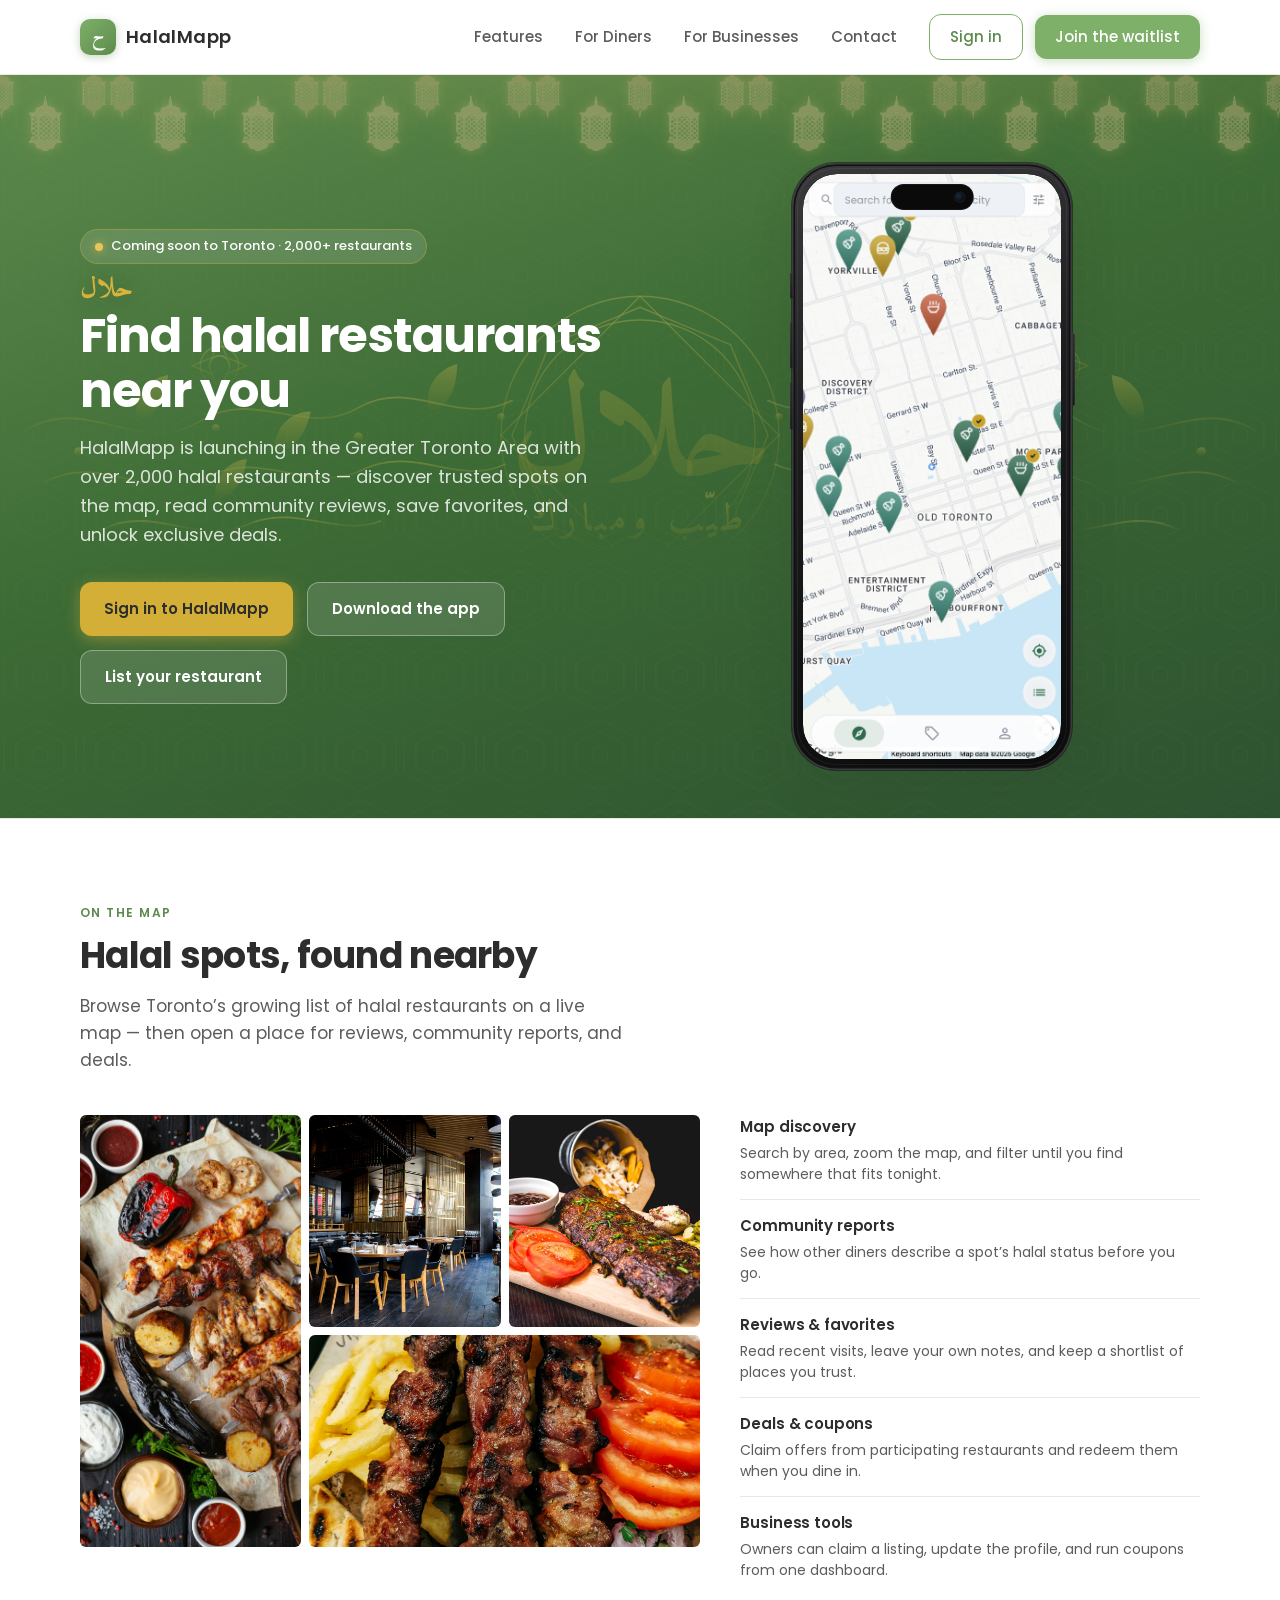
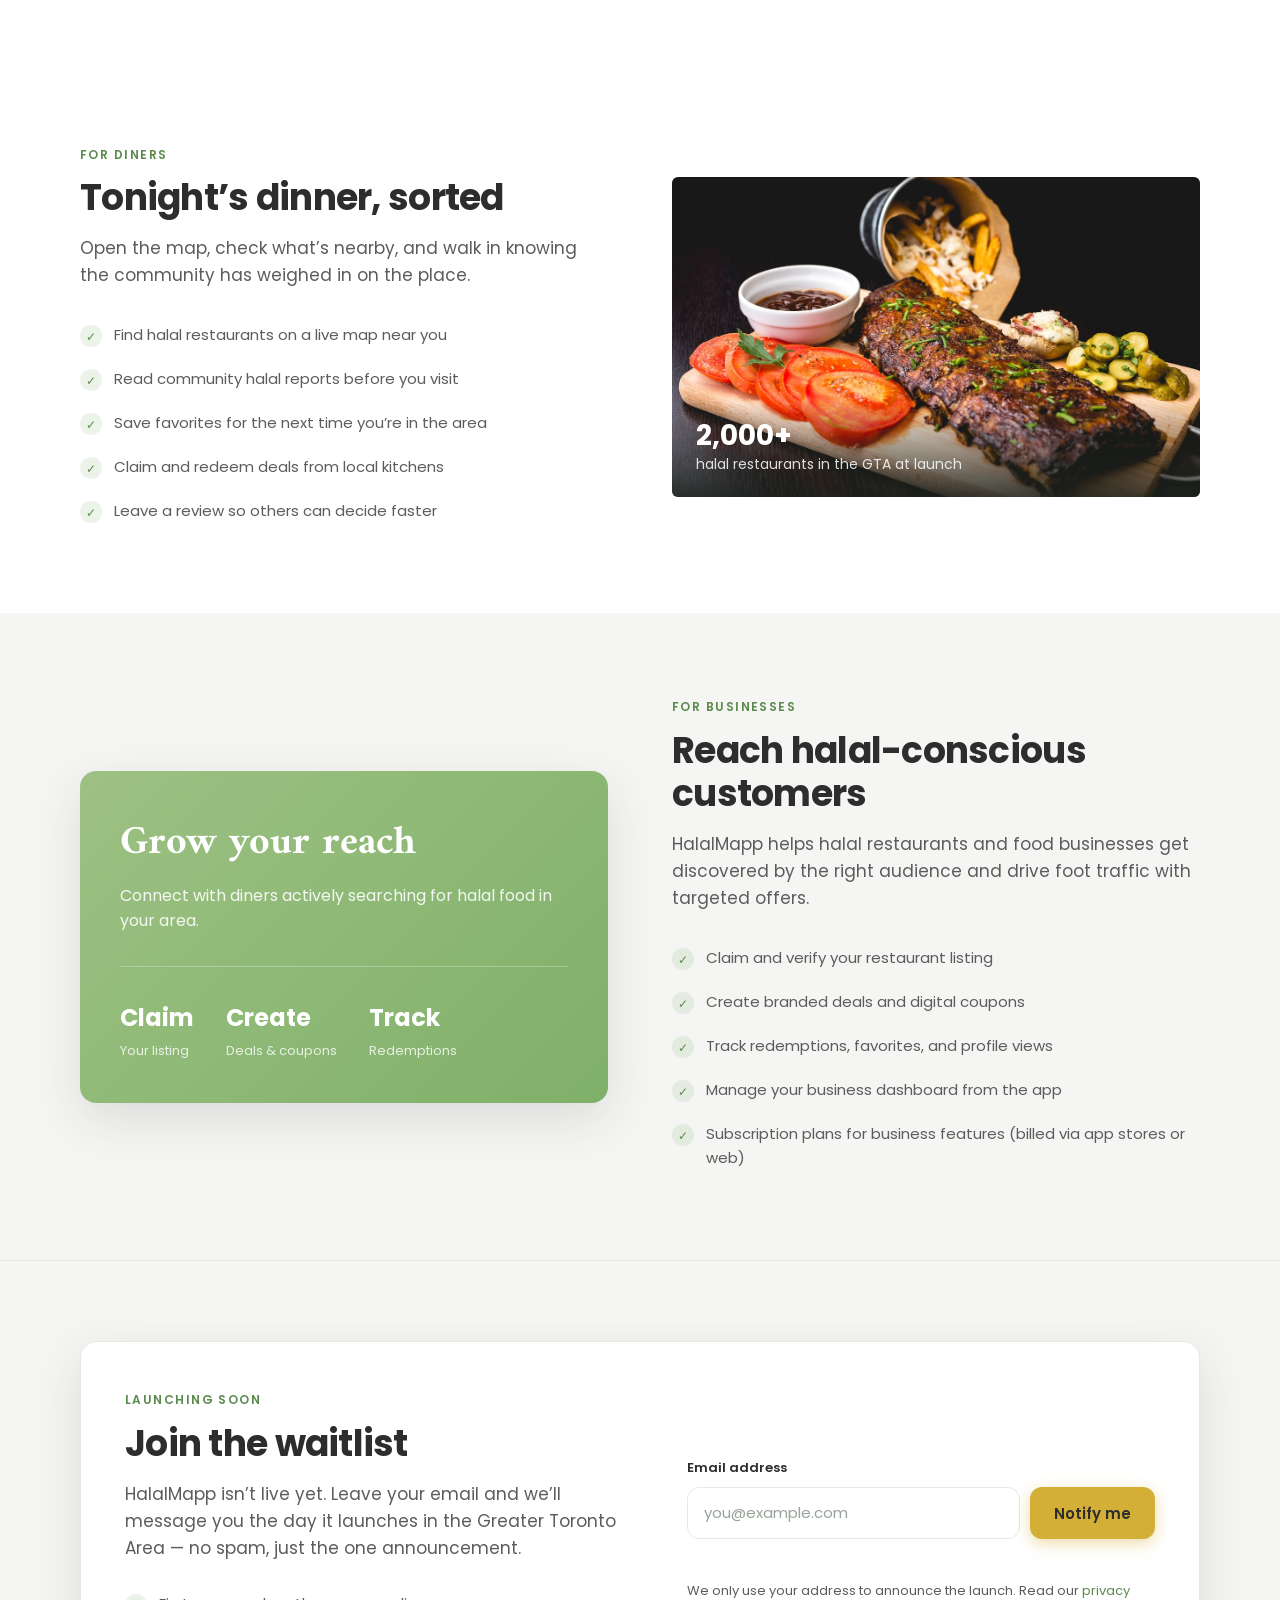
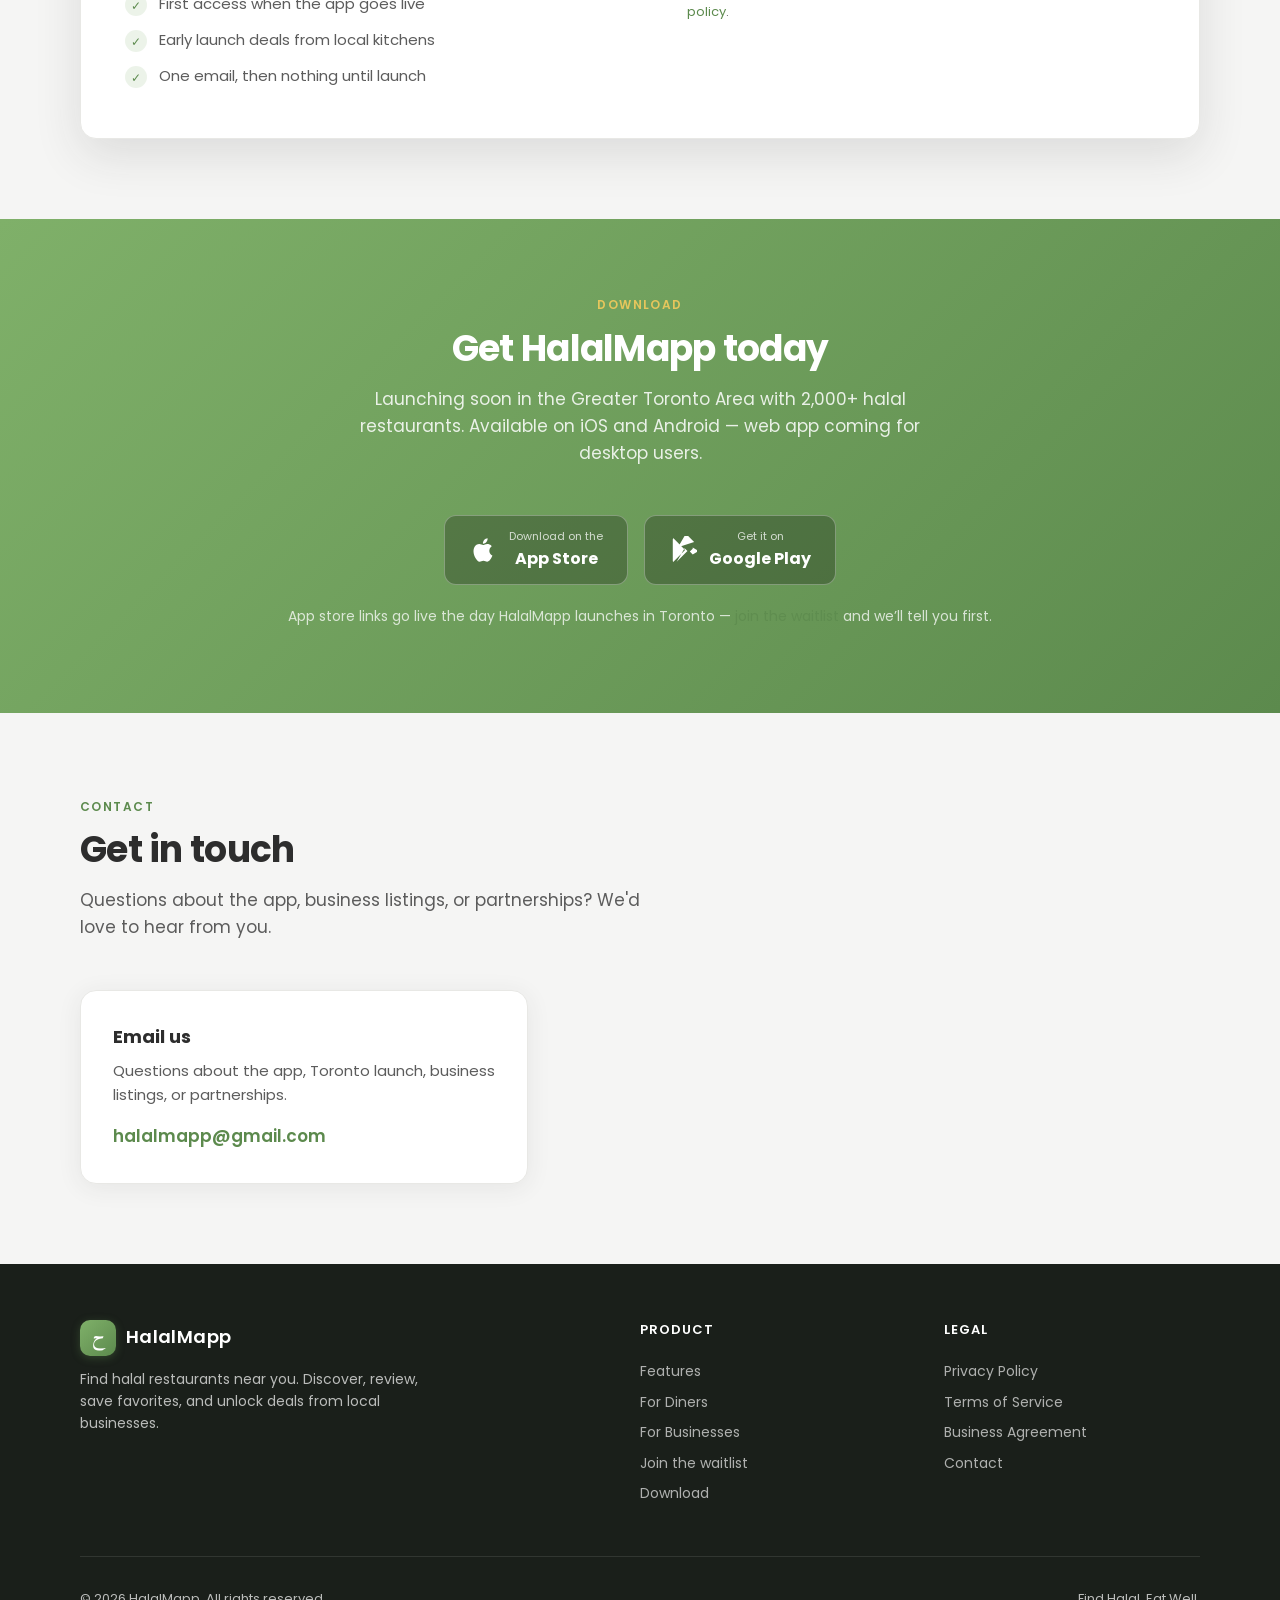
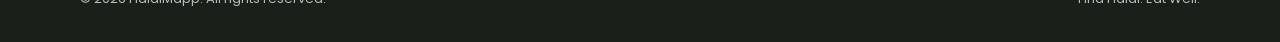
==== index.html @ defed5a4 "Update browser tab favicon to the new HalalMapp pin logo. Co-authored-by: Cursor <cursoragent@cursor" ====
<!DOCTYPE html>
<html lang="en">
<head>
  <meta charset="UTF-8">
  <meta name="viewport" content="width=device-width, initial-scale=1.0">
  <meta name="description" content="HalalMapp helps you find halal restaurants near you. Discover, review, save favorites, and unlock exclusive deals from local businesses.">
  <meta name="theme-color" content="#5C8A4D">
  <title>HalalMapp — Find Halal. Eat Well.</title>
  <link rel="icon" href="/assets/favicon.ico" sizes="any">
  <link rel="icon" href="/assets/favicon.png" type="image/png" sizes="32x32">
  <link rel="apple-touch-icon" href="/assets/apple-touch-icon.png">
  <link rel="preconnect" href="https://fonts.googleapis.com">
  <link rel="preconnect" href="https://fonts.gstatic.com" crossorigin>
  <link href="https://fonts.googleapis.com/css2?family=Amiri:wght@700&family=Poppins:wght@400;500;600;700&display=swap" rel="stylesheet">
  <link rel="stylesheet" href="/css/styles.css">
</head>
<body>
  <header class="site-header">
    <div class="container header-inner">
      <a href="/" class="logo">
        <span class="logo-mark" aria-hidden="true">ح</span>
        HalalMapp
      </a>
      <nav class="nav-desktop" aria-label="Main">
        <a href="#features">Features</a>
        <a href="#diners">For Diners</a>
        <a href="#businesses">For Businesses</a>
        <a href="#contact">Contact</a>
        <div class="nav-actions">
          <a href="https://app.halalmapp.com" class="nav-signin">Sign in</a>
          <a href="#waitlist" class="nav-cta">Join the waitlist</a>
        </div>
      </nav>
      <button class="menu-toggle" aria-label="Open menu" aria-expanded="false" aria-controls="mobile-nav">
        <svg width="24" height="24" viewBox="0 0 24 24" fill="none" stroke="currentColor" stroke-width="2" stroke-linecap="round">
          <line x1="3" y1="6" x2="21" y2="6"/><line x1="3" y1="12" x2="21" y2="12"/><line x1="3" y1="18" x2="21" y2="18"/>
        </svg>
      </button>
    </div>
    <nav id="mobile-nav" class="nav-mobile container" aria-label="Mobile">
      <a href="#features">Features</a>
      <a href="#diners">For Diners</a>
      <a href="#businesses">For Businesses</a>
      <a href="#contact">Contact</a>
      <a href="https://app.halalmapp.com">Sign in</a>
      <a href="#waitlist">Join the waitlist</a>
    </nav>
  </header>

  <main>
    <section class="hero">
      <div class="hero-pattern" aria-hidden="true"></div>
      <div class="header-lanterns" aria-hidden="true">
        <div class="header-lanterns-art"></div>
      </div>
      <div class="hero-calligraphy" aria-hidden="true">
        <svg class="hero-calligraphy-art" viewBox="0 0 1400 460" preserveAspectRatio="xMidYMid meet" xmlns="http://www.w3.org/2000/svg" focusable="false">
          <defs>
            <linearGradient id="calliGold" x1="0" y1="0" x2="0" y2="1">
              <stop offset="0%" stop-color="#E6C65C" stop-opacity="0.55"/>
              <stop offset="55%" stop-color="#D4AF37" stop-opacity="0.3"/>
              <stop offset="100%" stop-color="#D4AF37" stop-opacity="0"/>
            </linearGradient>
            <g id="calliFlourish" fill="none" stroke="url(#calliGold)" stroke-width="2" stroke-linecap="round">
              <path d="M20 196c70-52 132 26 196-14 64-40 118 18 176-16 58-34 108 22 168-8"/>
              <path d="M44 250c66-40 120 24 182-8 62-32 112 20 170-8 58-28 104 18 156-6"/>
              <path d="M110 300c58-30 106 18 160-6 54-24 98 14 146-4"/>
              <path d="M150 182c-6-26 10-48 34-52-2 28-14 44-34 52z" fill="url(#calliGold)" stroke="none"/>
              <path d="M300 216c-2-26 16-46 40-46-6 26-18 42-40 46z" fill="url(#calliGold)" stroke="none"/>
              <path d="M470 172c-8-24 6-48 30-54 0 28-10 46-30 54z" fill="url(#calliGold)" stroke="none"/>
              <path d="M236 268c-4-24 12-44 34-46-4 26-14 40-34 46z" fill="url(#calliGold)" stroke="none"/>
              <circle cx="86" cy="214" r="5" fill="url(#calliGold)" stroke="none"/>
              <circle cx="236" cy="188" r="4" fill="url(#calliGold)" stroke="none"/>
              <circle cx="392" cy="198" r="5" fill="url(#calliGold)" stroke="none"/>
              <circle cx="548" cy="176" r="4" fill="url(#calliGold)" stroke="none"/>
            </g>
            <g id="calliRosette" fill="none" stroke="url(#calliGold)" stroke-width="1.5">
              <polygon points="0,-30 8,-9 30,0 8,9 0,30 -8,9 -30,0 -8,-9"/>
              <circle r="11"/>
              <circle r="21"/>
            </g>
          </defs>

          <use href="#calliFlourish"/>
          <use href="#calliFlourish" transform="translate(1400,0) scale(-1,1)"/>

          <g fill="none" stroke="url(#calliGold)" stroke-width="1.5">
            <circle cx="700" cy="196" r="152"/>
            <circle cx="700" cy="196" r="126"/>
            <polygon points="840,196 799,97 700,56 601,97 560,196 601,295 700,336 799,295"/>
            <polygon points="700,44 852,196 700,348 548,196"/>
          </g>

          <g font-family="Amiri, 'Noto Naskh Arabic', serif" font-weight="700" fill="url(#calliGold)" text-anchor="middle" direction="rtl">
            <text x="700" y="238" font-size="150">حلال</text>
            <text x="700" y="300" font-size="42" letter-spacing="6">طيّب ومبارك</text>
          </g>

          <use href="#calliRosette" transform="translate(240,120)"/>
          <use href="#calliRosette" transform="translate(1160,120)"/>
        </svg>
      </div>
      <div class="container hero-grid">
        <div class="hero-content">
          <div class="hero-badge">
            <span class="hero-badge-dot"></span>
            Coming soon to Toronto · 2,000+ restaurants
          </div>
          <p class="hero-arabic" aria-hidden="true">حلال</p>
          <h1>Find halal restaurants near you</h1>
          <p class="hero-tagline">
            HalalMapp is launching in the Greater Toronto Area with over 2,000 halal restaurants — discover trusted spots on the map, read community reviews, save favorites, and unlock exclusive deals.
          </p>
          <div class="hero-actions">
            <a href="https://app.halalmapp.com" class="btn btn-primary">Sign in to HalalMapp</a>
            <a href="#download" class="btn btn-ghost">Download the app</a>
            <a href="#businesses" class="btn btn-ghost">List your restaurant</a>
          </div>
        </div>
        <div class="hero-visual">
          <div class="phone-mockup" aria-hidden="false">
            <div class="iphone-btn iphone-btn--silent" aria-hidden="true"></div>
            <div class="iphone-btn iphone-btn--vol-up" aria-hidden="true"></div>
            <div class="iphone-btn iphone-btn--vol-down" aria-hidden="true"></div>
            <div class="iphone-btn iphone-btn--power" aria-hidden="true"></div>
            <div class="phone-screen">
              <div class="iphone-island" aria-hidden="true"></div>
              <img
                class="phone-screenshot"
                src="/assets/app-screenshot.png"
                alt="The HalalMapp app showing halal restaurants across downtown Toronto on the map"
                width="1170"
                height="2532"
                decoding="async">
              <div class="iphone-home-indicator" aria-hidden="true"></div>
            </div>
          </div>
        </div>
      </div>
    </section>

    <section id="features" class="features-section">
      <div class="container">
        <div class="features-intro">
          <span class="section-label">On the map</span>
          <h2 class="section-title">Halal spots, found nearby</h2>
          <p class="section-subtitle">
            Browse Toronto’s growing list of halal restaurants on a live map — then open a place for reviews, community reports, and deals.
          </p>
        </div>

        <div class="features-layout">
          <div class="photo-mosaic" aria-label="Halal restaurant food and dining">
            <figure class="photo-mosaic-item photo-mosaic-item--tall">
              <img src="/assets/photos/grill.jpg" alt="Grilled meat and sides at a restaurant" width="800" height="1000" loading="lazy">
            </figure>
            <figure class="photo-mosaic-item">
              <img src="/assets/photos/dining.jpg" alt="Restaurant dining room with guests" width="800" height="600" loading="lazy">
            </figure>
            <figure class="photo-mosaic-item">
              <img src="/assets/photos/platter.jpg" alt="Shared platter of grilled food" width="800" height="600" loading="lazy">
            </figure>
            <figure class="photo-mosaic-item photo-mosaic-item--wide">
              <img src="/assets/photos/kebabs.jpg" alt="Fresh kebabs ready to serve" width="1200" height="700" loading="lazy">
            </figure>
          </div>

          <ul class="feature-list">
            <li>
              <h3>Map discovery</h3>
              <p>Search by area, zoom the map, and filter until you find somewhere that fits tonight.</p>
            </li>
            <li>
              <h3>Community reports</h3>
              <p>See how other diners describe a spot’s halal status before you go.</p>
            </li>
            <li>
              <h3>Reviews &amp; favorites</h3>
              <p>Read recent visits, leave your own notes, and keep a shortlist of places you trust.</p>
            </li>
            <li>
              <h3>Deals &amp; coupons</h3>
              <p>Claim offers from participating restaurants and redeem them when you dine in.</p>
            </li>
            <li>
              <h3>Business tools</h3>
              <p>Owners can claim a listing, update the profile, and run coupons from one dashboard.</p>
            </li>
          </ul>
        </div>
      </div>
    </section>

    <section id="diners" class="split-section">
      <div class="container split-grid">
        <div class="split-content">
          <span class="section-label">For diners</span>
          <h2 class="section-title">Tonight’s dinner, sorted</h2>
          <p class="section-subtitle" style="margin-bottom: 0;">
            Open the map, check what’s nearby, and walk in knowing the community has weighed in on the place.
          </p>
          <ul>
            <li><span class="check-icon">✓</span> Find halal restaurants on a live map near you</li>
            <li><span class="check-icon">✓</span> Read community halal reports before you visit</li>
            <li><span class="check-icon">✓</span> Save favorites for the next time you’re in the area</li>
            <li><span class="check-icon">✓</span> Claim and redeem deals from local kitchens</li>
            <li><span class="check-icon">✓</span> Leave a review so others can decide faster</li>
          </ul>
        </div>
        <div class="split-photo">
          <img src="/assets/photos/platter.jpg" alt="Shared halal-style platter on a restaurant table" width="900" height="700" loading="lazy">
          <div class="split-photo-caption">
            <strong>2,000+</strong>
            <span>halal restaurants in the GTA at launch</span>
          </div>
        </div>
      </div>
    </section>

    <section id="businesses">
      <div class="container split-grid">
        <div class="split-visual">
          <h3>Grow your reach</h3>
          <p>Connect with diners actively searching for halal food in your area.</p>
          <div class="stat-row">
            <div class="stat">
              <strong>Claim</strong>
              <span>Your listing</span>
            </div>
            <div class="stat">
              <strong>Create</strong>
              <span>Deals &amp; coupons</span>
            </div>
            <div class="stat">
              <strong>Track</strong>
              <span>Redemptions</span>
            </div>
          </div>
        </div>
        <div class="split-content">
          <span class="section-label">For businesses</span>
          <h2 class="section-title">Reach halal-conscious customers</h2>
          <p class="section-subtitle" style="margin-bottom: 0;">
            HalalMapp helps halal restaurants and food businesses get discovered by the right audience and drive foot traffic with targeted offers.
          </p>
          <ul>
            <li><span class="check-icon">✓</span> Claim and verify your restaurant listing</li>
            <li><span class="check-icon">✓</span> Create branded deals and digital coupons</li>
            <li><span class="check-icon">✓</span> Track redemptions, favorites, and profile views</li>
            <li><span class="check-icon">✓</span> Manage your business dashboard from the app</li>
            <li><span class="check-icon">✓</span> Subscription plans for business features (billed via app stores or web)</li>
          </ul>
        </div>
      </div>
    </section>

    <section id="waitlist" class="waitlist-section">
      <div class="container">
        <div class="waitlist-card">
          <div class="waitlist-copy">
            <span class="section-label">Launching soon</span>
            <h2 class="section-title">Join the waitlist</h2>
            <p class="section-subtitle">
              HalalMapp isn’t live yet. Leave your email and we’ll message you the day it launches in the Greater Toronto Area — no spam, just the one announcement.
            </p>
            <ul class="waitlist-perks">
              <li><span class="check-icon">✓</span> First access when the app goes live</li>
              <li><span class="check-icon">✓</span> Early launch deals from local kitchens</li>
              <li><span class="check-icon">✓</span> One email, then nothing until launch</li>
            </ul>
          </div>

          <form class="waitlist-form" id="waitlist-form" novalidate>
            <label class="waitlist-label" for="waitlist-email">Email address</label>
            <div class="waitlist-field">
              <input
                type="email"
                id="waitlist-email"
                name="email"
                inputmode="email"
                autocomplete="email"
                placeholder="you@example.com"
                required
                aria-describedby="waitlist-status">
              <button type="submit" class="btn btn-primary" id="waitlist-submit">Notify me</button>
            </div>

            <!-- Bots fill hidden fields; humans never see this one. -->
            <div class="waitlist-hp" aria-hidden="true">
              <label for="waitlist-company">Company</label>
              <input type="text" id="waitlist-company" name="company" tabindex="-1" autocomplete="off">
            </div>

            <p class="waitlist-status" id="waitlist-status" role="status" aria-live="polite"></p>
            <p class="waitlist-fineprint">
              We only use your address to announce the launch. Read our <a href="/privacy">privacy policy</a>.
            </p>
          </form>
        </div>
      </div>
    </section>

    <section id="download" class="cta-section">
      <div class="container">
        <span class="section-label" style="color: var(--gold-light);">Download</span>
        <h2 class="section-title">Get HalalMapp today</h2>
        <p class="section-subtitle">
          Launching soon in the Greater Toronto Area with 2,000+ halal restaurants. Available on iOS and Android — web app coming for desktop users.
        </p>
        <div class="store-buttons">
          <a href="#download" class="store-btn" aria-label="Download on the App Store">
            <svg width="28" height="28" viewBox="0 0 24 24" fill="currentColor" aria-hidden="true"><path d="M18.71 19.5c-.83 1.24-1.71 2.45-3.05 2.47-1.34.03-1.77-.79-3.29-.79-1.53 0-2 .77-3.27.82-1.31.05-2.3-1.32-3.14-2.53C4.25 17 2.94 12.45 4.7 9.39c.87-1.52 2.43-2.48 4.12-2.51 1.28-.02 2.5.87 3.29.87.78 0 2.26-1.07 3.81-.91.65.03 2.47.26 3.64 1.98-.09.06-2.17 1.28-2.15 3.81.03 3.02 2.65 4.03 2.68 4.04-.03.07-.42 1.44-1.38 2.83M13 3.5c.73-.83 1.94-1.46 2.94-1.5.13 1.17-.34 2.35-1.04 3.19-.69.85-1.83 1.51-2.95 1.42-.15-1.15.41-2.35 1.05-3.11z"/></svg>
            <span><small>Download on the</small><strong>App Store</strong></span>
          </a>
          <a href="#download" class="store-btn" aria-label="Get it on Google Play">
            <svg width="28" height="28" viewBox="0 0 24 24" fill="currentColor" aria-hidden="true"><path d="M3.609 1.814L13.792 12 3.61 22.186a1.38 1.38 0 0 1-.247-.365 1.426 1.426 0 0 1-.12-.63V3.209c0-.22.042-.436.12-.63a1.38 1.38 0 0 1 .246-.365zm2.983 20.352l9.244-9.244-2.47-2.47-6.774 11.714zm1.09-12.422l6.774-11.714 7.095 7.095-13.869 4.619zm12.64 1.085l-2.47 2.47 2.47 2.469 3.604-2.082a.824.824 0 0 0 0-1.775l-3.604-2.082z"/></svg>
            <span><small>Get it on</small><strong>Google Play</strong></span>
          </a>
        </div>
        <p class="coming-soon-note">App store links go live the day HalalMapp launches in Toronto — <a href="#waitlist">join the waitlist</a> and we’ll tell you first.</p>
      </div>
    </section>

    <section id="contact">
      <div class="container">
        <span class="section-label">Contact</span>
        <h2 class="section-title">Get in touch</h2>
        <p class="section-subtitle">Questions about the app, business listings, or partnerships? We'd love to hear from you.</p>
        <div class="contact-single">
          <div class="contact-card">
            <h3>Email us</h3>
            <p>Questions about the app, Toronto launch, business listings, or partnerships.</p>
            <a href="mailto:halalmapp@gmail.com" class="contact-email">halalmapp@gmail.com</a>
          </div>
        </div>
      </div>
    </section>
  </main>

  <footer class="site-footer">
    <div class="container">
      <div class="footer-grid">
        <div class="footer-brand">
          <a href="/" class="logo">
            <span class="logo-mark" aria-hidden="true">ح</span>
            HalalMapp
          </a>
          <p>Find halal restaurants near you. Discover, review, save favorites, and unlock deals from local businesses.</p>
        </div>
        <div class="footer-col">
          <h4>Product</h4>
          <a href="#features">Features</a>
          <a href="#diners">For Diners</a>
          <a href="#businesses">For Businesses</a>
          <a href="#waitlist">Join the waitlist</a>
          <a href="#download">Download</a>
        </div>
        <div class="footer-col">
          <h4>Legal</h4>
          <a href="/privacy">Privacy Policy</a>
          <a href="/terms">Terms of Service</a>
          <a href="/business-agreement">Business Agreement</a>
          <a href="mailto:halalmapp@gmail.com">Contact</a>
        </div>
      </div>
      <div class="footer-bottom">
        <span>&copy; 2026 HalalMapp. All rights reserved.</span>
        <span>Find Halal. Eat Well.</span>
      </div>
    </div>
  </footer>

  <script src="/js/config.js"></script>
  <script src="/js/main.js"></script>
</body>
</html>
---- css/styles.css ----
/* HalalMapp marketing site — matches app design system */
:root {
  --green: #7fb069;
  --green-dark: #5c8a4d;
  --green-light: #9dc183;
  --gold: #d4af37;
  --gold-light: #e6c65c;
  --cream: #f5f5f4;
  --white: #ffffff;
  --text: #2d2d2d;
  --text-secondary: #5c5c5c;
  --text-light: #8a8a8a;
  --border: #e8e8e5;
  --shadow: 0 4px 24px rgba(45, 45, 45, 0.08);
  --shadow-lg: 0 16px 48px rgba(45, 45, 45, 0.12);
  --radius: 16px;
  --radius-sm: 12px;
  --max-width: 1120px;
}

*,
*::before,
*::after {
  box-sizing: border-box;
}

html {
  scroll-behavior: smooth;
}

body {
  margin: 0;
  font-family: "Poppins", system-ui, -apple-system, sans-serif;
  color: var(--text);
  background: var(--cream);
  line-height: 1.6;
  -webkit-font-smoothing: antialiased;
}

img {
  max-width: 100%;
  height: auto;
  display: block;
}

a {
  color: var(--green-dark);
  text-decoration: none;
  transition: color 0.2s ease;
}

a:hover {
  color: var(--green);
}

.container {
  width: min(100% - 2rem, var(--max-width));
  margin-inline: auto;
}

/* ─── Header ─── */

.site-header {
  position: sticky;
  top: 0;
  z-index: 100;
  background: rgba(255, 255, 255, 0.92);
  backdrop-filter: blur(16px);
  border-bottom: 1px solid var(--border);
}

.header-inner {
  display: flex;
  align-items: center;
  justify-content: space-between;
  gap: 1rem;
  padding: 0.875rem 0;
}

.logo {
  display: flex;
  align-items: center;
  gap: 0.625rem;
  font-weight: 600;
  font-size: 1.125rem;
  color: var(--text);
  letter-spacing: 0.02em;
}

.logo:hover {
  color: var(--text);
}

.logo-mark {
  width: 36px;
  height: 36px;
  border-radius: 10px;
  background: linear-gradient(135deg, var(--green), var(--green-dark));
  display: grid;
  place-items: center;
  color: var(--white);
  font-family: "Amiri", serif;
  font-size: 1.125rem;
  font-weight: 700;
  box-shadow: 0 2px 8px rgba(92, 138, 77, 0.35);
}

.nav-desktop {
  display: flex;
  align-items: center;
  gap: 2rem;
}

.nav-desktop a {
  font-size: 0.9375rem;
  font-weight: 500;
  color: var(--text-secondary);
}

.nav-desktop a:hover {
  color: var(--green-dark);
}

.nav-actions {
  display: flex;
  align-items: center;
  gap: 0.75rem;
}

.nav-signin {
  display: inline-flex;
  align-items: center;
  padding: 0.625rem 1.25rem;
  border: 1.5px solid var(--green);
  border-radius: var(--radius-sm);
  font-weight: 600;
  font-size: 0.9375rem;
  color: var(--green-dark) !important;
  transition: background 0.2s ease, color 0.2s ease, transform 0.2s ease;
}

.nav-signin:hover {
  background: rgba(127, 176, 105, 0.1);
  color: var(--green-dark) !important;
  transform: translateY(-1px);
}

.nav-cta {
  display: inline-flex;
  align-items: center;
  gap: 0.375rem;
  padding: 0.625rem 1.25rem;
  background: var(--green);
  color: var(--white) !important;
  border-radius: var(--radius-sm);
  font-weight: 600;
  font-size: 0.9375rem;
  box-shadow: 0 2px 12px rgba(127, 176, 105, 0.4);
  transition: transform 0.2s ease, box-shadow 0.2s ease, background 0.2s ease;
}

.nav-cta:hover {
  background: var(--green-dark);
  color: var(--white) !important;
  transform: translateY(-1px);
  box-shadow: 0 4px 16px rgba(127, 176, 105, 0.45);
}

.menu-toggle {
  display: none;
  background: none;
  border: none;
  padding: 0.5rem;
  cursor: pointer;
  color: var(--text);
}

.nav-mobile {
  display: none;
  flex-direction: column;
  gap: 0.25rem;
  padding: 0 0 1rem;
  border-top: 1px solid var(--border);
}

.nav-mobile.open {
  display: flex;
}

.nav-mobile a {
  padding: 0.75rem 0;
  font-weight: 500;
  color: var(--text-secondary);
  border-bottom: 1px solid var(--border);
}

.nav-mobile a.nav-mobile-signin {
  color: var(--green-dark);
  font-weight: 600;
}

.nav-mobile a:last-child {
  border-bottom: none;
}

/* ─── Hero ─── */

.hero {
  position: relative;
  overflow: hidden;
  padding: 5.5rem 0 3rem;
  background: linear-gradient(160deg, var(--green-dark) 0%, #3d6b35 45%, #2d5230 100%);
  color: var(--white);
}

/* Lantern garland — sits inside the hero so it always paints on green */
.header-lanterns {
  position: absolute;
  top: 0;
  left: 0;
  right: 0;
  height: 4.75rem;
  z-index: 3;
  pointer-events: none;
}

/* Warm ambient light spilling down from the garland */
.header-lanterns::after {
  content: "";
  position: absolute;
  top: -1.5rem;
  left: 0;
  right: 0;
  height: 8rem;
  z-index: -1;
  background: radial-gradient(110% 100% at 50% 0%, rgba(240, 205, 120, 0.14), transparent 68%);
}

.header-lanterns-art {
  width: 100%;
  height: 100%;
  background-image: url("/assets/header-lanterns.png");
  background-repeat: repeat-x;
  background-position: center top;
  background-size: auto 100%;
  opacity: 0.42;
  filter: drop-shadow(0 0 5px rgba(245, 214, 138, 0.5)) drop-shadow(0 0 16px rgba(212, 175, 55, 0.3));
  animation: lanternGlow 7s ease-in-out infinite;
}

@keyframes lanternGlow {
  0%,
  100% {
    opacity: 0.38;
    filter: drop-shadow(0 0 4px rgba(245, 214, 138, 0.4)) drop-shadow(0 0 14px rgba(212, 175, 55, 0.22));
  }
  50% {
    opacity: 0.5;
    filter: drop-shadow(0 0 7px rgba(245, 214, 138, 0.6)) drop-shadow(0 0 22px rgba(212, 175, 55, 0.38));
  }
}

/* Calligraphy watermark — spans the hero so it falls behind the copy and phone */
.hero-calligraphy {
  position: absolute;
  top: 2.5rem;
  left: 0;
  right: 0;
  bottom: 0;
  z-index: 1;
  pointer-events: none;
  overflow: hidden;
  opacity: 0.5;
  -webkit-mask-image: linear-gradient(to bottom, transparent 0%, #000 15%, #000 65%, transparent 100%);
  mask-image: linear-gradient(to bottom, transparent 0%, #000 15%, #000 65%, transparent 100%);
}

.hero-calligraphy-art {
  display: block;
  width: 100%;
  height: 100%;
  max-width: none;
}

.hero-pattern {
  position: absolute;
  inset: 0;
  z-index: 0;
  opacity: 0.08;
  background-image: url("data:image/svg+xml,%3Csvg xmlns='http://www.w3.org/2000/svg' width='80' height='80' viewBox='0 0 80 80'%3E%3Cg fill='none' stroke='%23D4AF37' stroke-width='0.6'%3E%3Cpolygon points='40,4 76,22 76,58 40,76 4,58 4,22'/%3E%3Cpolygon points='40,16 64,28 64,52 40,64 16,52 16,28'/%3E%3Ccircle cx='40' cy='40' r='8'/%3E%3C/g%3E%3C/svg%3E");
  background-size: 80px 80px;
  animation: drift 60s linear infinite;
}

@keyframes drift {
  from { transform: translate(0, 0) rotate(0deg); }
  to { transform: translate(-80px, -80px) rotate(360deg); }
}

.hero-grid {
  position: relative;
  z-index: 2;
  display: grid;
  grid-template-columns: 1fr 1fr;
  gap: 3rem;
  align-items: center;
}

.hero-badge {
  display: inline-flex;
  align-items: center;
  gap: 0.5rem;
  padding: 0.375rem 0.875rem;
  background: rgba(255, 255, 255, 0.12);
  border: 1px solid rgba(212, 175, 55, 0.35);
  border-radius: 999px;
  font-size: 0.8125rem;
  font-weight: 500;
  margin-bottom: 0.75rem;
  backdrop-filter: blur(8px);
}

.hero-badge-dot {
  width: 8px;
  height: 8px;
  border-radius: 50%;
  background: var(--gold-light);
  box-shadow: 0 0 8px var(--gold);
}

.hero-arabic {
  font-family: "Amiri", serif;
  font-size: clamp(1.25rem, 2.8vw, 1.75rem);
  font-weight: 700;
  line-height: 1;
  margin: 0 0 0.25rem;
  background: linear-gradient(135deg, var(--gold), var(--gold-light), var(--gold));
  -webkit-background-clip: text;
  -webkit-text-fill-color: transparent;
  background-clip: text;
  filter: drop-shadow(0 2px 12px rgba(0, 0, 0, 0.25));
}

.hero h1 {
  font-size: clamp(2rem, 5vw, 3rem);
  font-weight: 700;
  line-height: 1.15;
  margin: 0 0 1rem;
  letter-spacing: -0.02em;
}

.hero-tagline {
  font-size: 1.125rem;
  color: rgba(255, 255, 255, 0.82);
  margin: 0 0 2rem;
  max-width: 32rem;
}

.hero-actions {
  display: flex;
  flex-wrap: wrap;
  gap: 0.875rem;
}

.btn {
  display: inline-flex;
  align-items: center;
  justify-content: center;
  gap: 0.5rem;
  padding: 0.875rem 1.5rem;
  border-radius: var(--radius-sm);
  font-family: inherit;
  font-size: 0.9375rem;
  font-weight: 600;
  cursor: pointer;
  border: none;
  transition: transform 0.2s ease, box-shadow 0.2s ease;
}

.btn:hover {
  transform: translateY(-2px);
}

.btn-primary {
  background: var(--gold);
  color: var(--text);
  box-shadow: 0 4px 16px rgba(212, 175, 55, 0.45);
}

.btn-primary:hover {
  box-shadow: 0 6px 24px rgba(212, 175, 55, 0.55);
  color: var(--text);
}

.btn-ghost {
  background: rgba(255, 255, 255, 0.12);
  color: var(--white);
  border: 1.5px solid rgba(255, 255, 255, 0.35);
  backdrop-filter: blur(8px);
}

.btn-ghost:hover {
  background: rgba(255, 255, 255, 0.2);
  color: var(--white);
}

.hero-visual {
  display: flex;
  justify-content: center;
}

.phone-mockup {
  --iphone-bezel: 11px;
  width: min(100%, 280px);
  aspect-ratio: 9 / 19.5;
  background:
    linear-gradient(160deg, #3a3a3c 0%, #1c1c1e 42%, #0b0b0c 100%);
  border-radius: 44px;
  padding: var(--iphone-bezel);
  box-shadow:
    var(--shadow-lg),
    inset 0 0 0 1.5px rgba(255, 255, 255, 0.18),
    inset 0 0 0 3px #111113,
    0 0 0 1px rgba(0, 0, 0, 0.45);
  position: relative;
}

.phone-mockup::before {
  content: "";
  position: absolute;
  inset: 5px;
  border-radius: 39px;
  box-shadow: inset 0 0 0 1px rgba(255, 255, 255, 0.06);
  pointer-events: none;
  z-index: 3;
}

.iphone-btn {
  position: absolute;
  background: linear-gradient(180deg, #2c2c2e 0%, #1a1a1c 100%);
  border-radius: 2px;
  box-shadow: inset 0 0 0 0.5px rgba(255, 255, 255, 0.12);
  z-index: 0;
}

.iphone-btn--silent {
  left: -2.5px;
  top: 18%;
  width: 3px;
  height: 4.5%;
  border-radius: 2px 0 0 2px;
}

.iphone-btn--vol-up {
  left: -2.5px;
  top: 26%;
  width: 3px;
  height: 8%;
  border-radius: 2px 0 0 2px;
}

.iphone-btn--vol-down {
  left: -2.5px;
  top: 36%;
  width: 3px;
  height: 8%;
  border-radius: 2px 0 0 2px;
}

.iphone-btn--power {
  right: -2.5px;
  top: 28%;
  width: 3px;
  height: 12%;
  border-radius: 0 2px 2px 0;
}

.phone-screen {
  width: 100%;
  height: 100%;
  border-radius: 34px;
  overflow: hidden;
  background: #000;
  display: flex;
  flex-direction: column;
  position: relative;
  isolation: isolate;
}

.iphone-island {
  position: absolute;
  top: 10px;
  left: 50%;
  transform: translateX(-50%);
  width: 32%;
  max-width: 92px;
  height: 26px;
  background: #0a0a0a;
  border-radius: 20px;
  z-index: 4;
  box-shadow: inset 0 0 0 1px rgba(255, 255, 255, 0.06);
}

.iphone-island::after {
  content: "";
  position: absolute;
  right: 10px;
  top: 50%;
  transform: translateY(-50%);
  width: 8px;
  height: 8px;
  border-radius: 50%;
  background: radial-gradient(circle at 35% 35%, #1a2a3a 0%, #0a1018 70%);
  box-shadow: 0 0 0 1.5px rgba(20, 30, 40, 0.9);
}

.iphone-home-indicator {
  position: absolute;
  left: 50%;
  bottom: 8px;
  transform: translateX(-50%);
  width: 36%;
  max-width: 110px;
  height: 4px;
  border-radius: 999px;
  background: rgba(255, 255, 255, 0.85);
  z-index: 4;
  pointer-events: none;
}

/* Real app screenshot inside the iPhone frame */
.phone-screenshot {
  width: 100%;
  height: 100%;
  object-fit: cover;
  object-position: center top;
  border-radius: 34px;
  display: block;
}

.phone-status-bar {
  height: 24px;
  padding: 0 14px;
  display: flex;
  align-items: center;
  justify-content: space-between;
  background: rgba(255, 255, 255, 0.95);
  font-size: 0.625rem;
  font-weight: 600;
  color: var(--text);
  flex-shrink: 0;
  z-index: 2;
}

.phone-status-icons {
  display: flex;
  align-items: center;
  opacity: 0.7;
}

.phone-map-area {
  flex: 1;
  position: relative;
  overflow: hidden;
  min-height: 0;
}

.phone-map-img {
  position: absolute;
  inset: 0;
  width: 100%;
  height: 100%;
  object-fit: cover;
}

.map-pins {
  position: absolute;
  inset: 0;
  pointer-events: none;
}

.map-pin {
  position: absolute;
  width: 16px;
  height: 16px;
  border-radius: 50% 50% 50% 0;
  transform: rotate(-45deg);
  background: var(--green);
  box-shadow: 0 2px 8px rgba(0, 0, 0, 0.25);
  z-index: 2;
}

.map-pin::after {
  content: "";
  position: absolute;
  inset: 3px;
  background: var(--white);
  border-radius: 50%;
}

.map-pin:nth-child(1) { top: 18%; left: 22%; }
.map-pin:nth-child(2) { top: 32%; left: 68%; background: #e53935; }
.map-pin:nth-child(3) { top: 42%; left: 46%; width: 20px; height: 20px; z-index: 3; }
.map-pin:nth-child(4) { top: 58%; left: 28%; }
.map-pin:nth-child(5) { top: 52%; left: 72%; }

.map-pin--active {
  background: var(--green-dark);
  box-shadow: 0 0 0 4px rgba(127, 176, 105, 0.35), 0 3px 10px rgba(0, 0, 0, 0.3);
  animation: pin-pulse 2s ease-in-out infinite;
}

.map-pin--gold {
  background: var(--gold);
}

@keyframes pin-pulse {
  0%, 100% { box-shadow: 0 0 0 4px rgba(127, 176, 105, 0.35), 0 3px 10px rgba(0, 0, 0, 0.3); }
  50% { box-shadow: 0 0 0 7px rgba(127, 176, 105, 0.18), 0 3px 10px rgba(0, 0, 0, 0.3); }
}

.phone-search-bar {
  position: absolute;
  top: 8px;
  left: 10px;
  right: 10px;
  display: flex;
  align-items: center;
  gap: 6px;
  padding: 6px 10px;
  background: rgba(255, 255, 255, 0.92);
  backdrop-filter: blur(8px);
  border-radius: 999px;
  font-size: 0.5625rem;
  font-weight: 500;
  color: var(--text-light);
  box-shadow: 0 2px 10px rgba(0, 0, 0, 0.12);
  z-index: 4;
}

.phone-search-bar svg {
  flex-shrink: 0;
  opacity: 0.5;
}

/* Bottom sheet — matches in-app restaurant detail popup */
.phone-sheet {
  position: absolute;
  bottom: 0;
  left: 0;
  right: 0;
  padding: 8px 12px 12px;
  background: rgba(255, 255, 255, 0.96);
  backdrop-filter: blur(12px);
  border-radius: 16px 16px 0 0;
  box-shadow: 0 -4px 24px rgba(0, 0, 0, 0.15);
  z-index: 5;
}

.phone-sheet-handle {
  width: 32px;
  height: 3px;
  background: rgba(26, 26, 26, 0.15);
  border-radius: 999px;
  margin: 0 auto 8px;
}

.phone-sheet-header {
  display: flex;
  align-items: flex-start;
  justify-content: space-between;
  gap: 6px;
  margin-bottom: 2px;
}

.phone-sheet-header h3 {
  margin: 0;
  font-size: 0.75rem;
  font-weight: 600;
  line-height: 1.25;
  flex: 1;
  color: var(--text);
}

.halal-badge {
  display: inline-flex;
  align-items: center;
  gap: 2px;
  padding: 2px 6px;
  background: rgba(46, 125, 50, 0.12);
  color: #2e7d32;
  border-radius: 8px;
  font-size: 0.5rem;
  font-weight: 600;
  flex-shrink: 0;
}

.phone-sheet-meta {
  margin: 0 0 2px;
  font-size: 0.5625rem;
  color: var(--text-secondary);
}

.phone-sheet-address {
  margin: 0 0 6px;
  font-size: 0.5rem;
  color: var(--text-light);
}

.phone-sheet-deal {
  margin-bottom: 8px;
}

.deal-badge {
  display: inline-block;
  padding: 3px 7px;
  background: rgba(127, 176, 105, 0.15);
  color: var(--green-dark);
  border-radius: 999px;
  font-size: 0.5rem;
  font-weight: 600;
}

.phone-sheet-actions {
  display: flex;
  gap: 6px;
}

.sheet-btn {
  display: inline-flex;
  align-items: center;
  justify-content: center;
  padding: 5px 10px;
  border-radius: 8px;
  font-size: 0.5rem;
  font-weight: 600;
}

.sheet-btn--primary {
  flex: 1;
  background: var(--green);
  color: var(--white);
}

.sheet-btn--icon {
  width: 26px;
  padding: 5px;
  background: var(--cream);
  border: 1px solid var(--border);
  color: var(--gold);
  font-size: 0.625rem;
}

.contact-single {
  max-width: 28rem;
}

/* ─── Sections ─── */

section {
  padding: 5rem 0;
}

.section-label {
  display: inline-block;
  font-size: 0.75rem;
  font-weight: 600;
  text-transform: uppercase;
  letter-spacing: 0.12em;
  color: var(--green-dark);
  margin-bottom: 0.75rem;
}

.section-title {
  font-size: clamp(1.75rem, 4vw, 2.25rem);
  font-weight: 700;
  line-height: 1.2;
  margin: 0 0 1rem;
  letter-spacing: -0.02em;
}

.section-subtitle {
  font-size: 1.0625rem;
  color: var(--text-secondary);
  max-width: 36rem;
  margin: 0 0 3rem;
}

.features-section {
  background: var(--white);
  border-top: 1px solid var(--border);
}

.features-intro {
  max-width: 34rem;
  margin-bottom: 2.5rem;
}

.features-intro .section-subtitle {
  margin-bottom: 0;
}

/* Photos on the left, feature copy alongside them */
.features-layout {
  display: grid;
  grid-template-columns: 1.35fr 1fr;
  gap: 2.5rem;
  align-items: start;
}

.photo-mosaic {
  display: grid;
  grid-template-columns: 1.15fr 1fr 1fr;
  /* minmax(0, …) keeps the rows from inflating to the images' intrinsic height */
  grid-template-rows: repeat(2, minmax(0, 1fr));
  gap: 0.5rem;
  height: 27rem;
}

.photo-mosaic-item {
  margin: 0;
  min-width: 0;
  min-height: 0;
  overflow: hidden;
  border-radius: 6px;
  background: #1a1f1a;
}

.photo-mosaic-item img {
  display: block;
  width: 100%;
  height: 100%;
  object-fit: cover;
  transition: transform 0.6s ease;
}

.photo-mosaic-item:hover img {
  transform: scale(1.03);
}

.photo-mosaic-item--tall {
  grid-row: 1 / span 2;
}

.photo-mosaic-item--wide {
  grid-column: 2 / span 2;
}

.feature-list {
  list-style: none;
  padding: 0;
  margin: 0;
  display: flex;
  flex-direction: column;
}

.feature-list li {
  padding: 0.875rem 0;
  border-bottom: 1px solid var(--border);
}

.feature-list li:first-child {
  padding-top: 0;
}

.feature-list li:last-child {
  border-bottom: none;
  padding-bottom: 0;
}

.feature-list h3 {
  margin: 0 0 0.25rem;
  font-size: 0.9375rem;
  font-weight: 600;
  letter-spacing: -0.01em;
}

.feature-list p {
  margin: 0;
  font-size: 0.875rem;
  color: var(--text-secondary);
  line-height: 1.5;
}

.split-photo {
  position: relative;
  border-radius: 6px;
  overflow: hidden;
  height: 20rem;
  background: #1a1f1a;
}

.split-photo img {
  display: block;
  width: 100%;
  height: 100%;
  object-fit: cover;
}

.split-photo-caption {
  position: absolute;
  left: 0;
  right: 0;
  bottom: 0;
  padding: 1.25rem 1.5rem;
  background: linear-gradient(transparent, rgba(26, 31, 26, 0.85));
  color: var(--white);
}

.split-photo-caption strong {
  display: block;
  font-size: 1.75rem;
  font-weight: 700;
  line-height: 1.1;
}

.split-photo-caption span {
  font-size: 0.875rem;
  opacity: 0.85;
}

/* legacy feature cards kept unused; split-visual still used by businesses */

/* ─── Split sections ─── */

.split-section {
  background: var(--white);
}

.split-grid {
  display: grid;
  grid-template-columns: 1fr 1fr;
  gap: 4rem;
  align-items: center;
}

.split-content ul {
  list-style: none;
  padding: 0;
  margin: 1.5rem 0 0;
}

.split-content li {
  display: flex;
  align-items: flex-start;
  gap: 0.75rem;
  padding: 0.625rem 0;
  font-size: 0.9375rem;
  color: var(--text-secondary);
}

.check-icon {
  flex-shrink: 0;
  width: 22px;
  height: 22px;
  border-radius: 50%;
  background: rgba(127, 176, 105, 0.15);
  color: var(--green-dark);
  display: grid;
  place-items: center;
  font-size: 0.75rem;
  font-weight: 700;
  margin-top: 0.125rem;
}

.split-visual {
  background: linear-gradient(135deg, var(--green-light) 0%, var(--green) 100%);
  border-radius: var(--radius);
  padding: 2.5rem;
  color: var(--white);
  box-shadow: var(--shadow-lg);
}

.split-visual h3 {
  font-family: "Amiri", serif;
  font-size: 2.5rem;
  margin: 0 0 0.5rem;
}

.split-visual p {
  margin: 0;
  opacity: 0.9;
  font-size: 1rem;
}

.stat-row {
  display: flex;
  gap: 2rem;
  margin-top: 2rem;
  padding-top: 2rem;
  border-top: 1px solid rgba(255, 255, 255, 0.25);
}

.stat strong {
  display: block;
  font-size: 1.5rem;
  font-weight: 700;
}

.stat span {
  font-size: 0.8125rem;
  opacity: 0.8;
}

/* ─── Launch waitlist ─── */

.waitlist-section {
  background: var(--cream);
  border-top: 1px solid var(--border);
}

.waitlist-card {
  display: grid;
  grid-template-columns: 1.1fr 1fr;
  gap: 3rem;
  align-items: center;
  padding: 2.75rem;
  background: var(--white);
  border: 1px solid var(--border);
  border-radius: var(--radius);
  box-shadow: var(--shadow-lg);
}

.waitlist-copy .section-subtitle {
  margin-bottom: 1.5rem;
}

.waitlist-perks {
  list-style: none;
  padding: 0;
  margin: 0;
}

.waitlist-perks li {
  display: flex;
  align-items: center;
  gap: 0.75rem;
  padding: 0.375rem 0;
  font-size: 0.9375rem;
  color: var(--text-secondary);
}

.waitlist-label {
  display: block;
  font-size: 0.8125rem;
  font-weight: 600;
  margin-bottom: 0.5rem;
  color: var(--text);
}

.waitlist-field {
  display: flex;
  gap: 0.625rem;
}

.waitlist-field input {
  flex: 1;
  min-width: 0;
  padding: 0.8125rem 1rem;
  font: inherit;
  font-size: 0.9375rem;
  color: var(--text);
  background: var(--white);
  border: 1.5px solid var(--border);
  border-radius: var(--radius-sm);
  transition: border-color 0.2s ease, box-shadow 0.2s ease;
}

.waitlist-field input::placeholder {
  color: #9aa39a;
}

.waitlist-field input:focus {
  outline: none;
  border-color: var(--green);
  box-shadow: 0 0 0 3px rgba(127, 176, 105, 0.2);
}

.waitlist-field input:disabled {
  opacity: 0.6;
}

.waitlist-field .btn {
  white-space: nowrap;
}

.waitlist-field .btn:disabled {
  opacity: 0.7;
  cursor: progress;
}

/* Honeypot: off-screen rather than display:none so bots still fill it */
.waitlist-hp {
  position: absolute;
  left: -9999px;
  width: 1px;
  height: 1px;
  overflow: hidden;
}

.waitlist-status {
  margin: 0.875rem 0 0;
  font-size: 0.875rem;
  min-height: 1.25rem;
}

.waitlist-status.is-success {
  color: var(--green-dark);
  font-weight: 500;
}

.waitlist-status.is-error {
  color: #b3261e;
}

.waitlist-fineprint {
  margin: 0.5rem 0 0;
  font-size: 0.8125rem;
  color: var(--text-secondary);
}

/* ─── Download CTA ─── */

.cta-section {
  background: linear-gradient(135deg, var(--green) 0%, var(--green-dark) 100%);
  color: var(--white);
  text-align: center;
  padding: 4.5rem 0;
}

.cta-section .section-title {
  color: var(--white);
}

.cta-section .section-subtitle {
  color: rgba(255, 255, 255, 0.85);
  margin-inline: auto;
}

.store-buttons {
  display: flex;
  flex-wrap: wrap;
  justify-content: center;
  gap: 1rem;
  margin-top: 2rem;
}

.store-btn {
  display: inline-flex;
  align-items: center;
  gap: 0.75rem;
  padding: 0.75rem 1.5rem;
  background: rgba(0, 0, 0, 0.25);
  border: 1.5px solid rgba(255, 255, 255, 0.3);
  border-radius: var(--radius-sm);
  color: var(--white);
  font-weight: 500;
  transition: background 0.2s ease, transform 0.2s ease;
}

.store-btn:hover {
  background: rgba(0, 0, 0, 0.35);
  color: var(--white);
  transform: translateY(-2px);
}

.store-btn small {
  display: block;
  font-size: 0.6875rem;
  opacity: 0.75;
  font-weight: 400;
}

.store-btn strong {
  font-size: 1rem;
}

.coming-soon-note {
  margin-top: 1.25rem;
  font-size: 0.875rem;
  opacity: 0.75;
}

/* ─── Contact ─── */

.contact-grid {
  display: grid;
  grid-template-columns: 1fr 1fr;
  gap: 3rem;
}

.contact-card {
  background: var(--white);
  border: 1px solid var(--border);
  border-radius: var(--radius);
  padding: 2rem;
  box-shadow: var(--shadow);
}

.contact-card h3 {
  margin: 0 0 0.5rem;
  font-size: 1.125rem;
}

.contact-card p {
  margin: 0;
  color: var(--text-secondary);
  font-size: 0.9375rem;
}

.contact-email {
  display: inline-flex;
  align-items: center;
  gap: 0.5rem;
  margin-top: 1rem;
  font-weight: 600;
  font-size: 1.0625rem;
}

/* ─── Legal pages ─── */

.legal-hero {
  background: var(--white);
  border-bottom: 1px solid var(--border);
  padding: 3rem 0 2.5rem;
}

.legal-hero h1 {
  margin: 0 0 0.5rem;
  font-size: clamp(1.75rem, 4vw, 2.5rem);
  font-weight: 700;
}

.legal-meta {
  color: var(--text-light);
  font-size: 0.875rem;
}

.legal-content {
  background: var(--white);
  padding: 3rem 0 5rem;
}

.legal-body {
  max-width: 42rem;
}

.legal-body h2 {
  font-size: 1.25rem;
  font-weight: 600;
  margin: 2.5rem 0 0.75rem;
  color: var(--text);
}

.legal-body h2:first-child {
  margin-top: 0;
}

.legal-body p,
.legal-body li {
  font-size: 0.9375rem;
  color: var(--text-secondary);
  line-height: 1.7;
}

.legal-body ul {
  padding-left: 1.25rem;
  margin: 0.75rem 0;
}

.legal-body a {
  word-break: break-word;
}

/* ─── Status pages (subscribe success/cancel) ─── */

.status-page {
  min-height: calc(100vh - 200px);
  display: grid;
  place-items: center;
  padding: 4rem 0;
}

.status-card {
  text-align: center;
  max-width: 28rem;
  background: var(--white);
  border: 1px solid var(--border);
  border-radius: var(--radius);
  padding: 3rem 2rem;
  box-shadow: var(--shadow-lg);
}

.status-icon {
  width: 64px;
  height: 64px;
  border-radius: 50%;
  display: grid;
  place-items: center;
  font-size: 1.75rem;
  margin: 0 auto 1.5rem;
}

.status-icon.success {
  background: rgba(127, 176, 105, 0.15);
  color: var(--green-dark);
}

.status-icon.cancel {
  background: rgba(229, 57, 53, 0.1);
  color: #e53935;
}

.status-card h1 {
  margin: 0 0 0.75rem;
  font-size: 1.5rem;
}

.status-card p {
  margin: 0 0 1.5rem;
  color: var(--text-secondary);
  font-size: 0.9375rem;
}

/* ─── Footer ─── */

.site-footer {
  background: #1a1f1a;
  color: rgba(255, 255, 255, 0.7);
  padding: 3.5rem 0 2rem;
}

.footer-grid {
  display: grid;
  grid-template-columns: 2fr 1fr 1fr;
  gap: 3rem;
  margin-bottom: 3rem;
}

.footer-brand .logo {
  color: var(--white);
  margin-bottom: 0.75rem;
}

.footer-brand p {
  font-size: 0.875rem;
  line-height: 1.6;
  margin: 0;
  max-width: 22rem;
}

.footer-col h4 {
  color: var(--white);
  font-size: 0.8125rem;
  font-weight: 600;
  text-transform: uppercase;
  letter-spacing: 0.08em;
  margin: 0 0 1rem;
}

.footer-col a {
  display: block;
  color: rgba(255, 255, 255, 0.65);
  font-size: 0.875rem;
  padding: 0.25rem 0;
}

.footer-col a:hover {
  color: var(--gold-light);
}

.footer-bottom {
  padding-top: 2rem;
  border-top: 1px solid rgba(255, 255, 255, 0.1);
  display: flex;
  flex-wrap: wrap;
  justify-content: space-between;
  gap: 1rem;
  font-size: 0.8125rem;
}

/* ─── Responsive ─── */

@media (max-width: 900px) {
  .hero-grid,
  .split-grid,
  .contact-grid,
  .footer-grid {
    grid-template-columns: 1fr;
  }

  .features-layout {
    grid-template-columns: 1fr;
    gap: 2rem;
  }

  .waitlist-card {
    grid-template-columns: 1fr;
    gap: 2rem;
    padding: 1.75rem;
  }

  .waitlist-field {
    flex-direction: column;
  }

  .waitlist-field .btn {
    width: 100%;
    justify-content: center;
  }

  .photo-mosaic {
    grid-template-columns: 1fr 1fr;
    grid-template-rows: repeat(2, minmax(0, 1fr));
    height: 20rem;
  }

  .photo-mosaic-item--tall {
    grid-row: 1 / span 2;
    grid-column: 1;
  }

  .photo-mosaic-item--wide {
    grid-column: 2;
  }

  /* The fourth photo would crowd the two-column layout on small screens */
  .photo-mosaic-item:nth-child(3) {
    display: none;
  }

  .hero-visual {
    order: 1;
  }

  .phone-mockup {
    width: 220px;
    border-radius: 38px;
  }

  .phone-screen,
  .phone-screenshot {
    border-radius: 29px;
  }

  .iphone-island {
    height: 22px;
    top: 8px;
  }

  .nav-desktop {
    display: none;
  }

  .menu-toggle {
    display: block;
  }

  .hero {
    padding: 4.25rem 0 2.25rem;
  }

  .header-lanterns {
    height: 3.5rem;
  }

  .hero-calligraphy {
    top: 3rem;
    bottom: auto;
    height: 18rem;
    opacity: 0.4;
  }

  section {
    padding: 3.5rem 0;
  }
}

@media (max-width: 600px) {
  .hero-actions {
    flex-direction: column;
  }

  .btn {
    width: 100%;
  }

  .stat-row {
    flex-direction: column;
    gap: 1rem;
  }
}

@media (prefers-reduced-motion: reduce) {
  .header-lanterns-art,
  .hero-pattern {
    animation: none;
  }
}
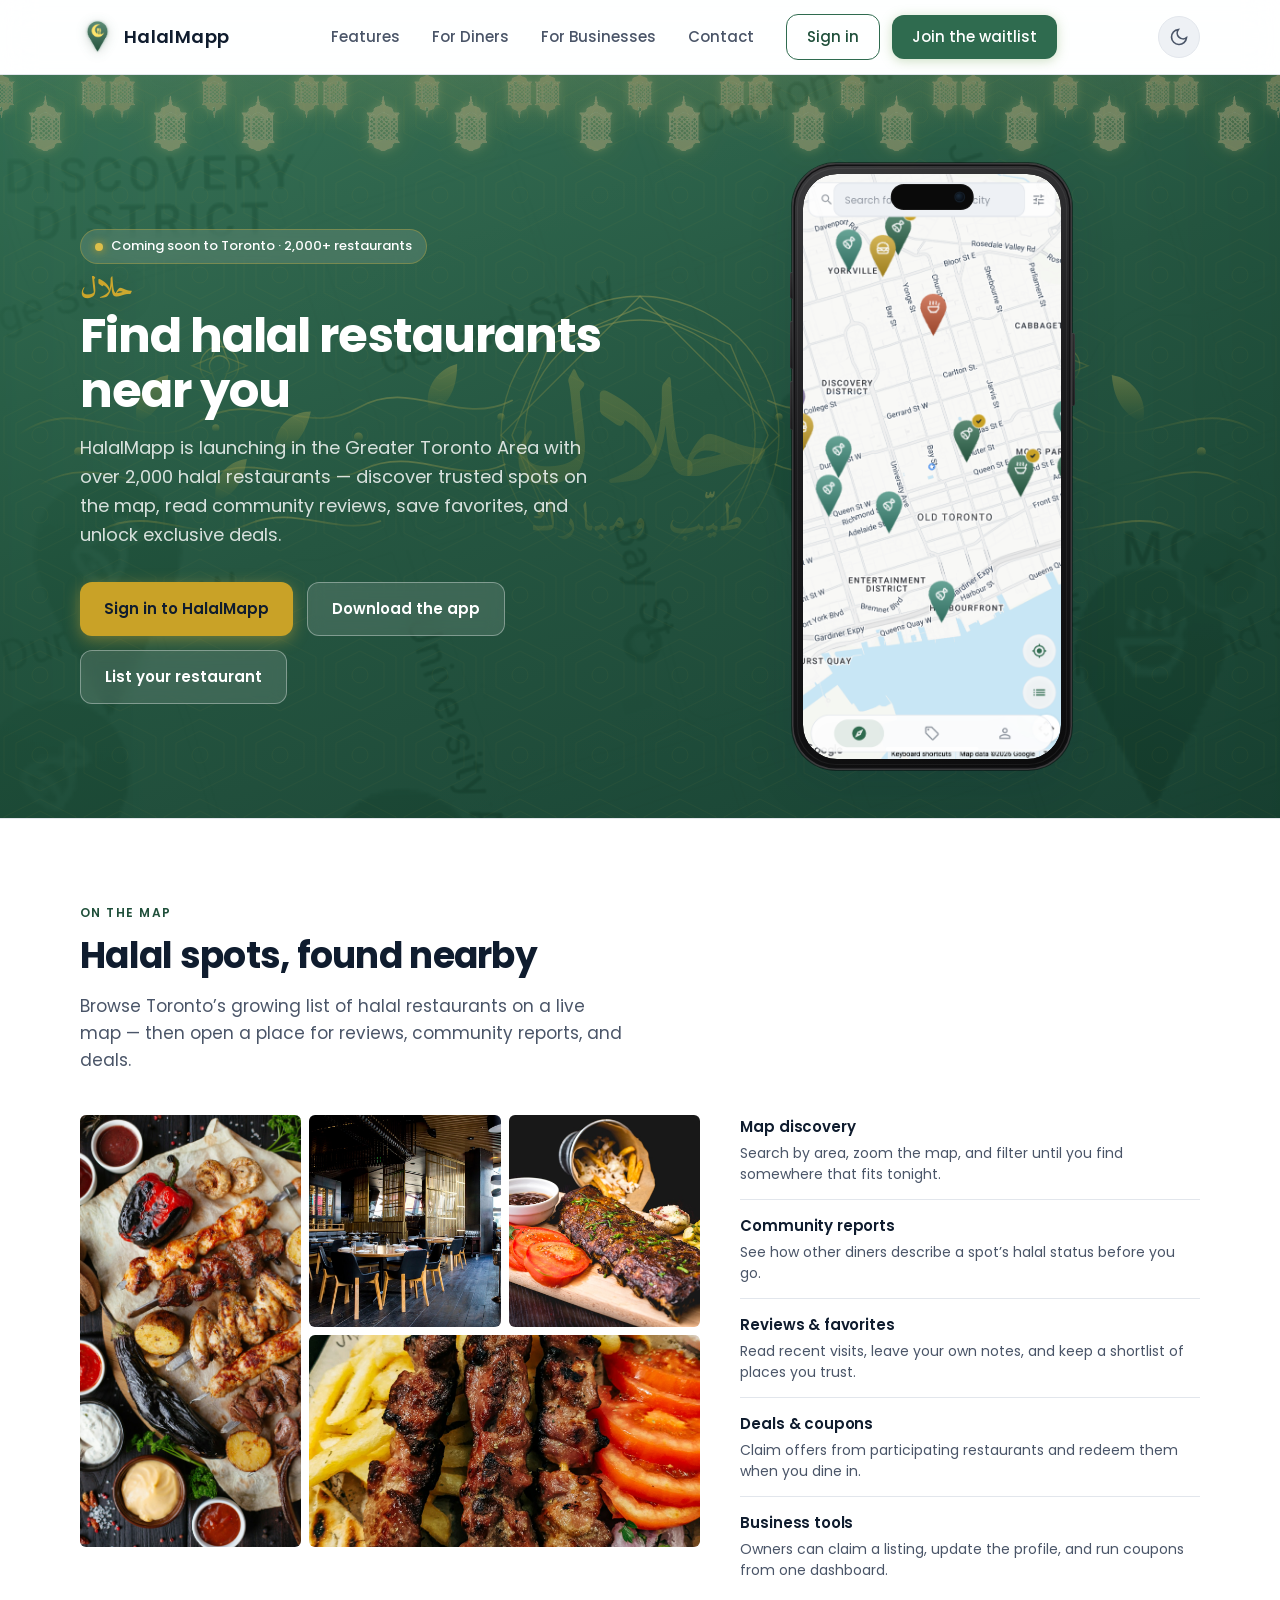
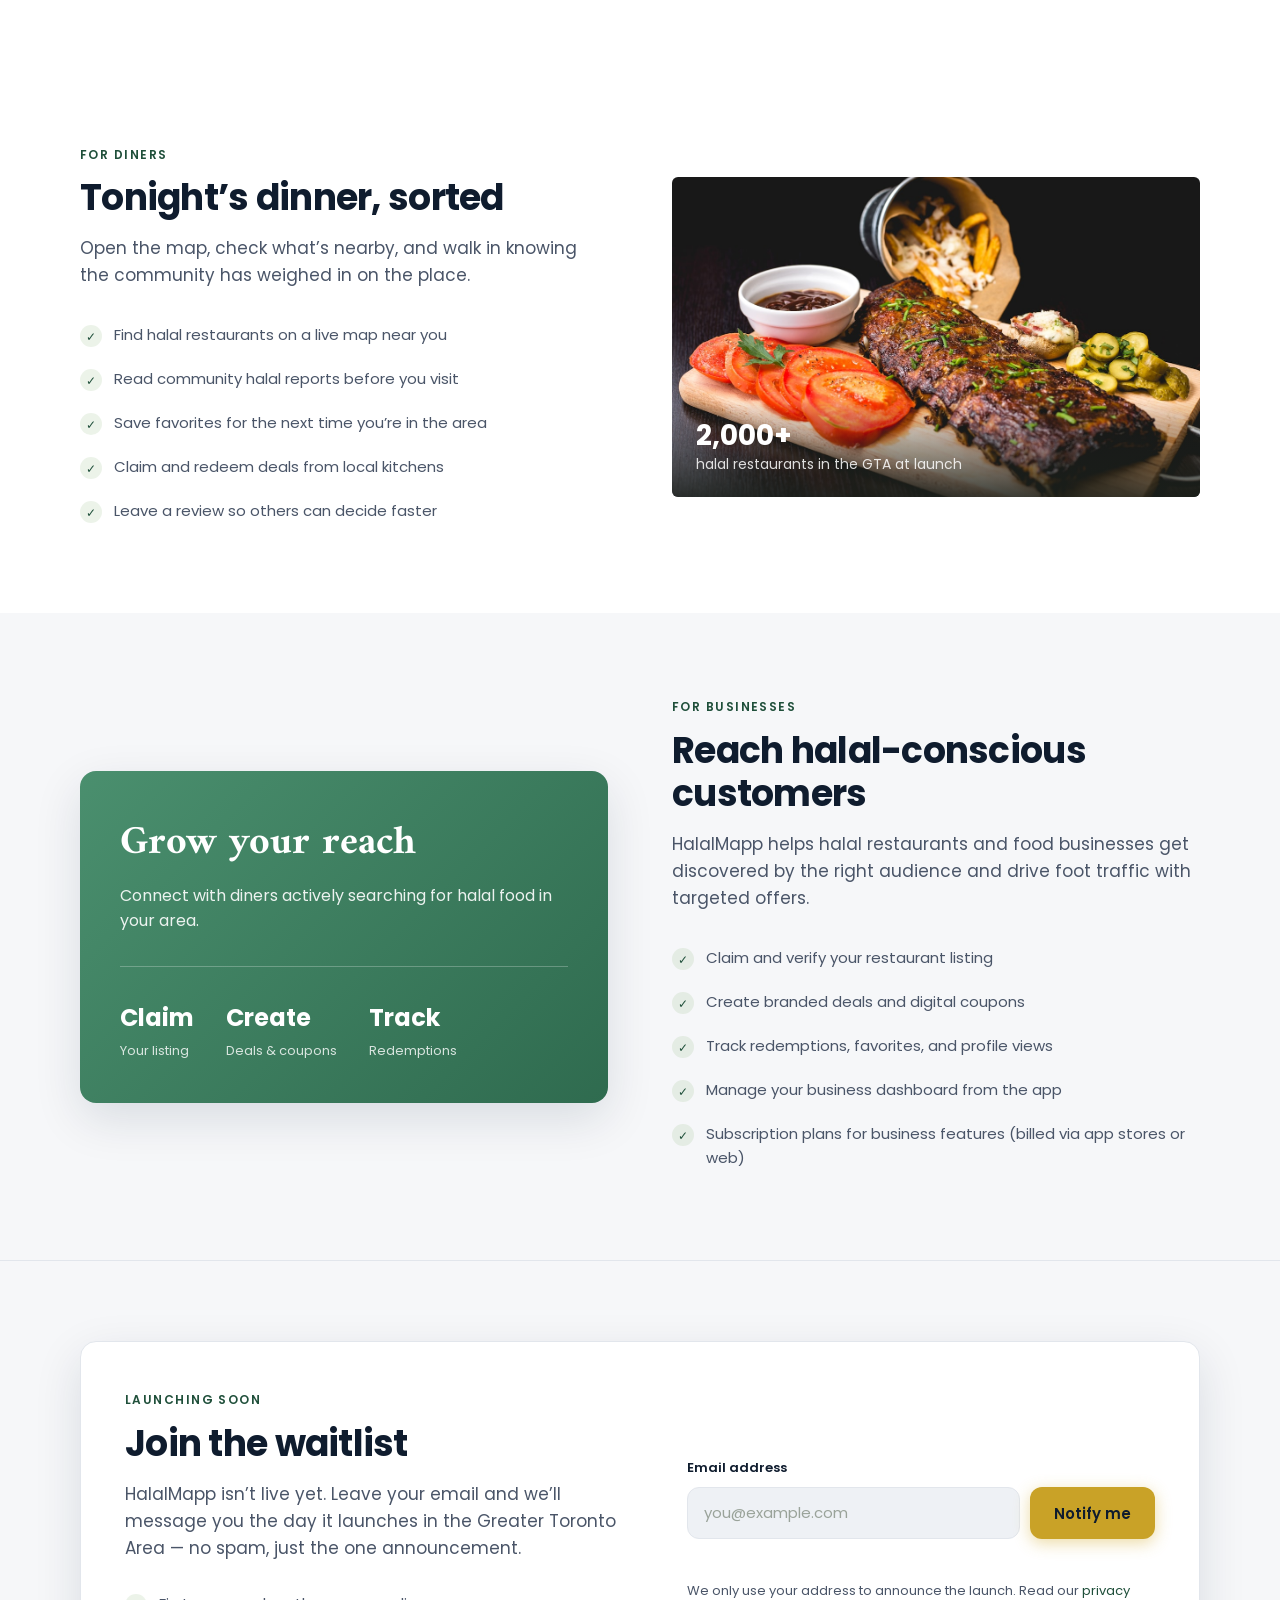
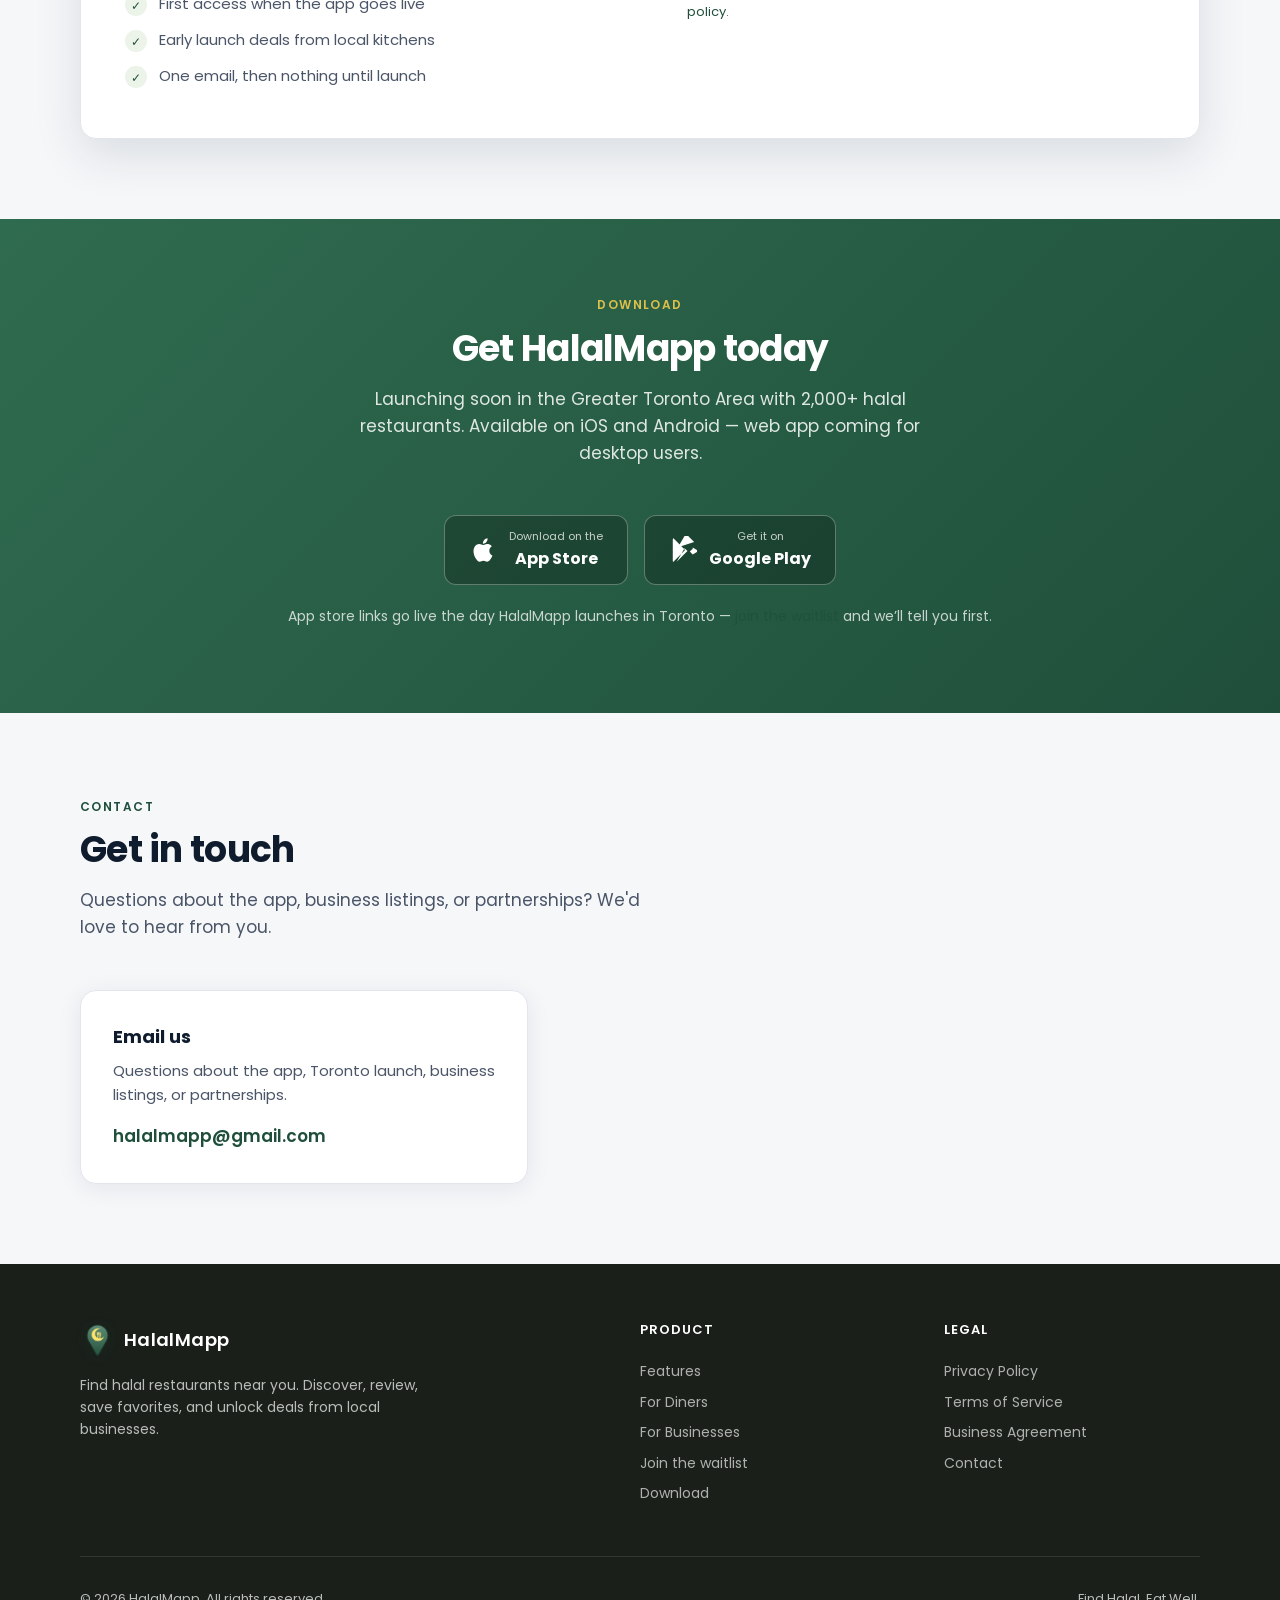
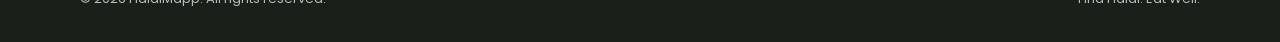
==== commit 9930a6c1: "Refresh marketing site branding, dark mode, and hero map backdrop. Use the official pin logo, match " ====
--- a/index.html
+++ b/index.html
@@ -1,10 +1,10 @@
 <!DOCTYPE html>
-<html lang="en">
+<html lang="en" data-theme="light">
 <head>
   <meta charset="UTF-8">
   <meta name="viewport" content="width=device-width, initial-scale=1.0">
   <meta name="description" content="HalalMapp helps you find halal restaurants near you. Discover, review, save favorites, and unlock exclusive deals from local businesses.">
-  <meta name="theme-color" content="#5C8A4D">
+  <meta name="theme-color" content="#2F6B4F">
   <title>HalalMapp — Find Halal. Eat Well.</title>
   <link rel="icon" href="/assets/favicon.ico" sizes="any">
   <link rel="icon" href="/assets/favicon.png" type="image/png" sizes="32x32">
@@ -12,14 +12,23 @@
   <link rel="preconnect" href="https://fonts.googleapis.com">
   <link rel="preconnect" href="https://fonts.gstatic.com" crossorigin>
   <link href="https://fonts.googleapis.com/css2?family=Amiri:wght@700&family=Poppins:wght@400;500;600;700&display=swap" rel="stylesheet">
+  <script>
+    (function () {
+      try {
+        var saved = localStorage.getItem("halalmapp.theme");
+        var dark = saved ? saved === "dark" : window.matchMedia("(prefers-color-scheme: dark)").matches;
+        document.documentElement.dataset.theme = dark ? "dark" : "light";
+      } catch (_) {}
+    })();
+  </script>
   <link rel="stylesheet" href="/css/styles.css">
 </head>
 <body>
   <header class="site-header">
     <div class="container header-inner">
       <a href="/" class="logo">
-        <span class="logo-mark" aria-hidden="true">ح</span>
-        HalalMapp
+        <img class="logo-image" src="/assets/halalmapp-logo-official.png" alt="" width="40" height="48">
+        <span>HalalMapp</span>
       </a>
       <nav class="nav-desktop" aria-label="Main">
         <a href="#features">Features</a>
@@ -31,6 +40,14 @@
           <a href="#waitlist" class="nav-cta">Join the waitlist</a>
         </div>
       </nav>
+      <button class="theme-toggle" type="button" aria-label="Switch to dark mode" title="Switch color theme">
+        <svg class="theme-icon theme-icon--sun" width="20" height="20" viewBox="0 0 24 24" fill="none" stroke="currentColor" stroke-width="2" aria-hidden="true">
+          <circle cx="12" cy="12" r="4"/><path d="M12 2v2M12 20v2M4.93 4.93l1.42 1.42M17.66 17.66l1.41 1.41M2 12h2M20 12h2M4.93 19.07l1.42-1.42M17.66 6.34l1.41-1.41"/>
+        </svg>
+        <svg class="theme-icon theme-icon--moon" width="20" height="20" viewBox="0 0 24 24" fill="none" stroke="currentColor" stroke-width="2" aria-hidden="true">
+          <path d="M21 12.79A9 9 0 1 1 11.21 3 7 7 0 0 0 21 12.79z"/>
+        </svg>
+      </button>
       <button class="menu-toggle" aria-label="Open menu" aria-expanded="false" aria-controls="mobile-nav">
         <svg width="24" height="24" viewBox="0 0 24 24" fill="none" stroke="currentColor" stroke-width="2" stroke-linecap="round">
           <line x1="3" y1="6" x2="21" y2="6"/><line x1="3" y1="12" x2="21" y2="12"/><line x1="3" y1="18" x2="21" y2="18"/>
@@ -49,6 +66,7 @@
 
   <main>
     <section class="hero">
+      <div class="hero-map-backdrop" aria-hidden="true"></div>
       <div class="hero-pattern" aria-hidden="true"></div>
       <div class="header-lanterns" aria-hidden="true">
         <div class="header-lanterns-art"></div>
@@ -342,8 +360,8 @@
       <div class="footer-grid">
         <div class="footer-brand">
           <a href="/" class="logo">
-            <span class="logo-mark" aria-hidden="true">ح</span>
-            HalalMapp
+            <img class="logo-image" src="/assets/halalmapp-logo-official.png" alt="" width="40" height="48" loading="lazy">
+            <span>HalalMapp</span>
           </a>
           <p>Find halal restaurants near you. Discover, review, save favorites, and unlock deals from local businesses.</p>
         </div>
--- a/css/styles.css
+++ b/css/styles.css
@@ -1,21 +1,43 @@
 /* HalalMapp marketing site — matches app design system */
 :root {
-  --green: #7fb069;
-  --green-dark: #5c8a4d;
-  --green-light: #9dc183;
-  --gold: #d4af37;
-  --gold-light: #e6c65c;
-  --cream: #f5f5f4;
+  color-scheme: light;
+  --green: #2f6b4f;
+  --green-dark: #1f4f3a;
+  --green-light: #4a8f6e;
+  --gold: #c9a227;
+  --gold-light: #ddbf4a;
+  --on-gold: #0f1c2e;
+  --cream: #f6f7f9;
   --white: #ffffff;
-  --text: #2d2d2d;
-  --text-secondary: #5c5c5c;
-  --text-light: #8a8a8a;
-  --border: #e8e8e5;
-  --shadow: 0 4px 24px rgba(45, 45, 45, 0.08);
-  --shadow-lg: 0 16px 48px rgba(45, 45, 45, 0.12);
+  --surface: #ffffff;
+  --surface-muted: #eef1f5;
+  --text: #0f1c2e;
+  --text-secondary: #4a5568;
+  --text-light: #7a8699;
+  --border: #e2e6ec;
+  --header-bg: rgba(255, 255, 255, 0.9);
+  --shadow: 0 4px 24px rgba(11, 31, 58, 0.08);
+  --shadow-lg: 0 16px 48px rgba(11, 31, 58, 0.12);
   --radius: 16px;
   --radius-sm: 12px;
   --max-width: 1120px;
+}
+
+[data-theme="dark"] {
+  color-scheme: dark;
+  --green: #4a8f6e;
+  --green-dark: #2f6b4f;
+  --green-light: #6ca889;
+  --cream: #0a1628;
+  --surface: #122033;
+  --surface-muted: #1a2b42;
+  --text: #ffffff;
+  --text-secondary: rgba(255, 255, 255, 0.7);
+  --text-light: rgba(255, 255, 255, 0.54);
+  --border: #2a3f5c;
+  --header-bg: rgba(18, 32, 51, 0.9);
+  --shadow: 0 4px 24px rgba(0, 0, 0, 0.22);
+  --shadow-lg: 0 16px 48px rgba(0, 0, 0, 0.34);
 }
 
 *,
@@ -64,7 +86,7 @@
   position: sticky;
   top: 0;
   z-index: 100;
-  background: rgba(255, 255, 255, 0.92);
+  background: var(--header-bg);
   backdrop-filter: blur(16px);
   border-bottom: 1px solid var(--border);
 }
@@ -87,22 +109,58 @@
   letter-spacing: 0.02em;
 }
 
+.logo-image {
+  width: 34px;
+  height: 42px;
+  flex: 0 0 auto;
+  object-fit: contain;
+  object-position: center;
+  filter: drop-shadow(0 2px 6px rgba(31, 79, 58, 0.22));
+}
+
 .logo:hover {
   color: var(--text);
 }
 
 .logo-mark {
-  width: 36px;
-  height: 36px;
-  border-radius: 10px;
-  background: linear-gradient(135deg, var(--green), var(--green-dark));
+  width: 34px;
+  height: 42px;
+  flex: 0 0 auto;
+  display: block;
+  overflow: hidden;
+  color: transparent;
+  font-size: 0;
+  background: url("/assets/halalmapp-logo-official.png") center / contain no-repeat;
+  filter: drop-shadow(0 2px 6px rgba(31, 79, 58, 0.22));
+}
+
+.theme-toggle {
+  width: 42px;
+  height: 42px;
+  flex: 0 0 auto;
   display: grid;
   place-items: center;
-  color: var(--white);
-  font-family: "Amiri", serif;
-  font-size: 1.125rem;
-  font-weight: 700;
-  box-shadow: 0 2px 8px rgba(92, 138, 77, 0.35);
+  padding: 0;
+  color: var(--text-secondary);
+  background: var(--surface-muted);
+  border: 1px solid var(--border);
+  border-radius: 50%;
+  cursor: pointer;
+  transition: color 0.2s ease, background 0.2s ease, transform 0.2s ease;
+}
+
+.theme-toggle:hover {
+  color: var(--gold);
+  transform: translateY(-1px);
+}
+
+.theme-icon--sun,
+[data-theme="dark"] .theme-icon--moon {
+  display: none;
+}
+
+[data-theme="dark"] .theme-icon--sun {
+  display: block;
 }
 
 .nav-desktop {
@@ -209,8 +267,41 @@
   position: relative;
   overflow: hidden;
   padding: 5.5rem 0 3rem;
-  background: linear-gradient(160deg, var(--green-dark) 0%, #3d6b35 45%, #2d5230 100%);
+  background: linear-gradient(160deg, #2f6b4f 0%, #1f4f3a 48%, #143b2c 100%);
   color: var(--white);
+}
+
+.hero-map-backdrop {
+  position: absolute;
+  inset: -8%;
+  z-index: 0;
+  pointer-events: none;
+  background-image: url("/assets/app-screenshot.png");
+  background-size: cover;
+  background-position: center 42%;
+  opacity: 0.11;
+  filter: grayscale(1) contrast(1.2) saturate(0.25);
+  mix-blend-mode: soft-light;
+  transform: scale(1.04) rotate(-1deg);
+  -webkit-mask-image: linear-gradient(
+    90deg,
+    transparent 0%,
+    #000 18%,
+    #000 82%,
+    transparent 100%
+  );
+  mask-image: linear-gradient(
+    90deg,
+    transparent 0%,
+    #000 18%,
+    #000 82%,
+    transparent 100%
+  );
+}
+
+[data-theme="dark"] .hero-map-backdrop {
+  opacity: 0.14;
+  mix-blend-mode: luminosity;
 }
 
 /* Lantern garland — sits inside the hero so it always paints on green */
@@ -383,13 +474,13 @@
 
 .btn-primary {
   background: var(--gold);
-  color: var(--text);
+  color: var(--on-gold);
   box-shadow: 0 4px 16px rgba(212, 175, 55, 0.45);
 }
 
 .btn-primary:hover {
   box-shadow: 0 6px 24px rgba(212, 175, 55, 0.55);
-  color: var(--text);
+  color: var(--on-gold);
 }
 
 .btn-ghost {
@@ -787,7 +878,7 @@
 }
 
 .features-section {
-  background: var(--white);
+  background: var(--surface);
   border-top: 1px solid var(--border);
 }
 
@@ -924,7 +1015,7 @@
 /* ─── Split sections ─── */
 
 .split-section {
-  background: var(--white);
+  background: var(--surface);
 }
 
 .split-grid {
@@ -1015,7 +1106,7 @@
   gap: 3rem;
   align-items: center;
   padding: 2.75rem;
-  background: var(--white);
+  background: var(--surface);
   border: 1px solid var(--border);
   border-radius: var(--radius);
   box-shadow: var(--shadow-lg);
@@ -1060,7 +1151,7 @@
   font: inherit;
   font-size: 0.9375rem;
   color: var(--text);
-  background: var(--white);
+  background: var(--surface-muted);
   border: 1.5px solid var(--border);
   border-radius: var(--radius-sm);
   transition: border-color 0.2s ease, box-shadow 0.2s ease;
@@ -1190,7 +1281,7 @@
 }
 
 .contact-card {
-  background: var(--white);
+  background: var(--surface);
   border: 1px solid var(--border);
   border-radius: var(--radius);
   padding: 2rem;
@@ -1220,7 +1311,7 @@
 /* ─── Legal pages ─── */
 
 .legal-hero {
-  background: var(--white);
+  background: var(--surface);
   border-bottom: 1px solid var(--border);
   padding: 3rem 0 2.5rem;
 }
@@ -1237,7 +1328,7 @@
 }
 
 .legal-content {
-  background: var(--white);
+  background: var(--surface);
   padding: 3rem 0 5rem;
 }
 
@@ -1284,7 +1375,7 @@
 .status-card {
   text-align: center;
   max-width: 28rem;
-  background: var(--white);
+  background: var(--surface);
   border: 1px solid var(--border);
   border-radius: var(--radius);
   padding: 3rem 2rem;
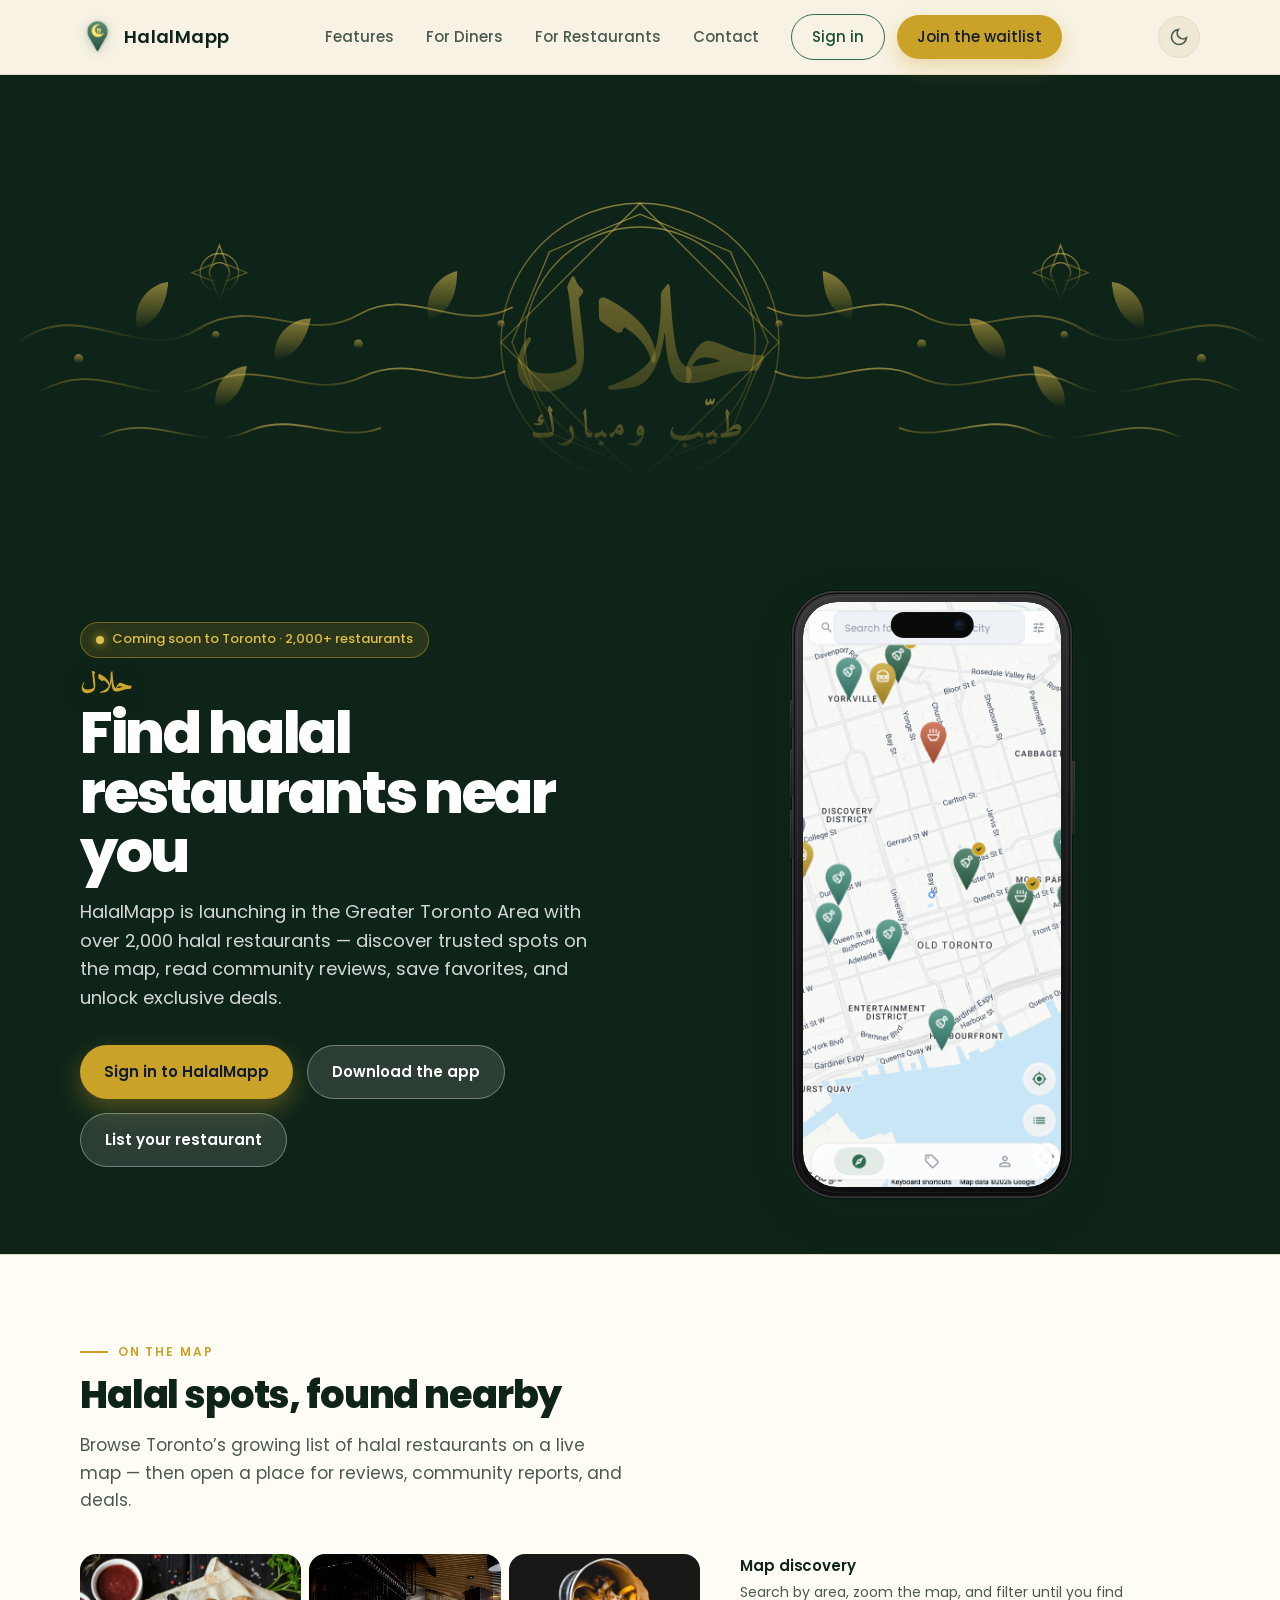
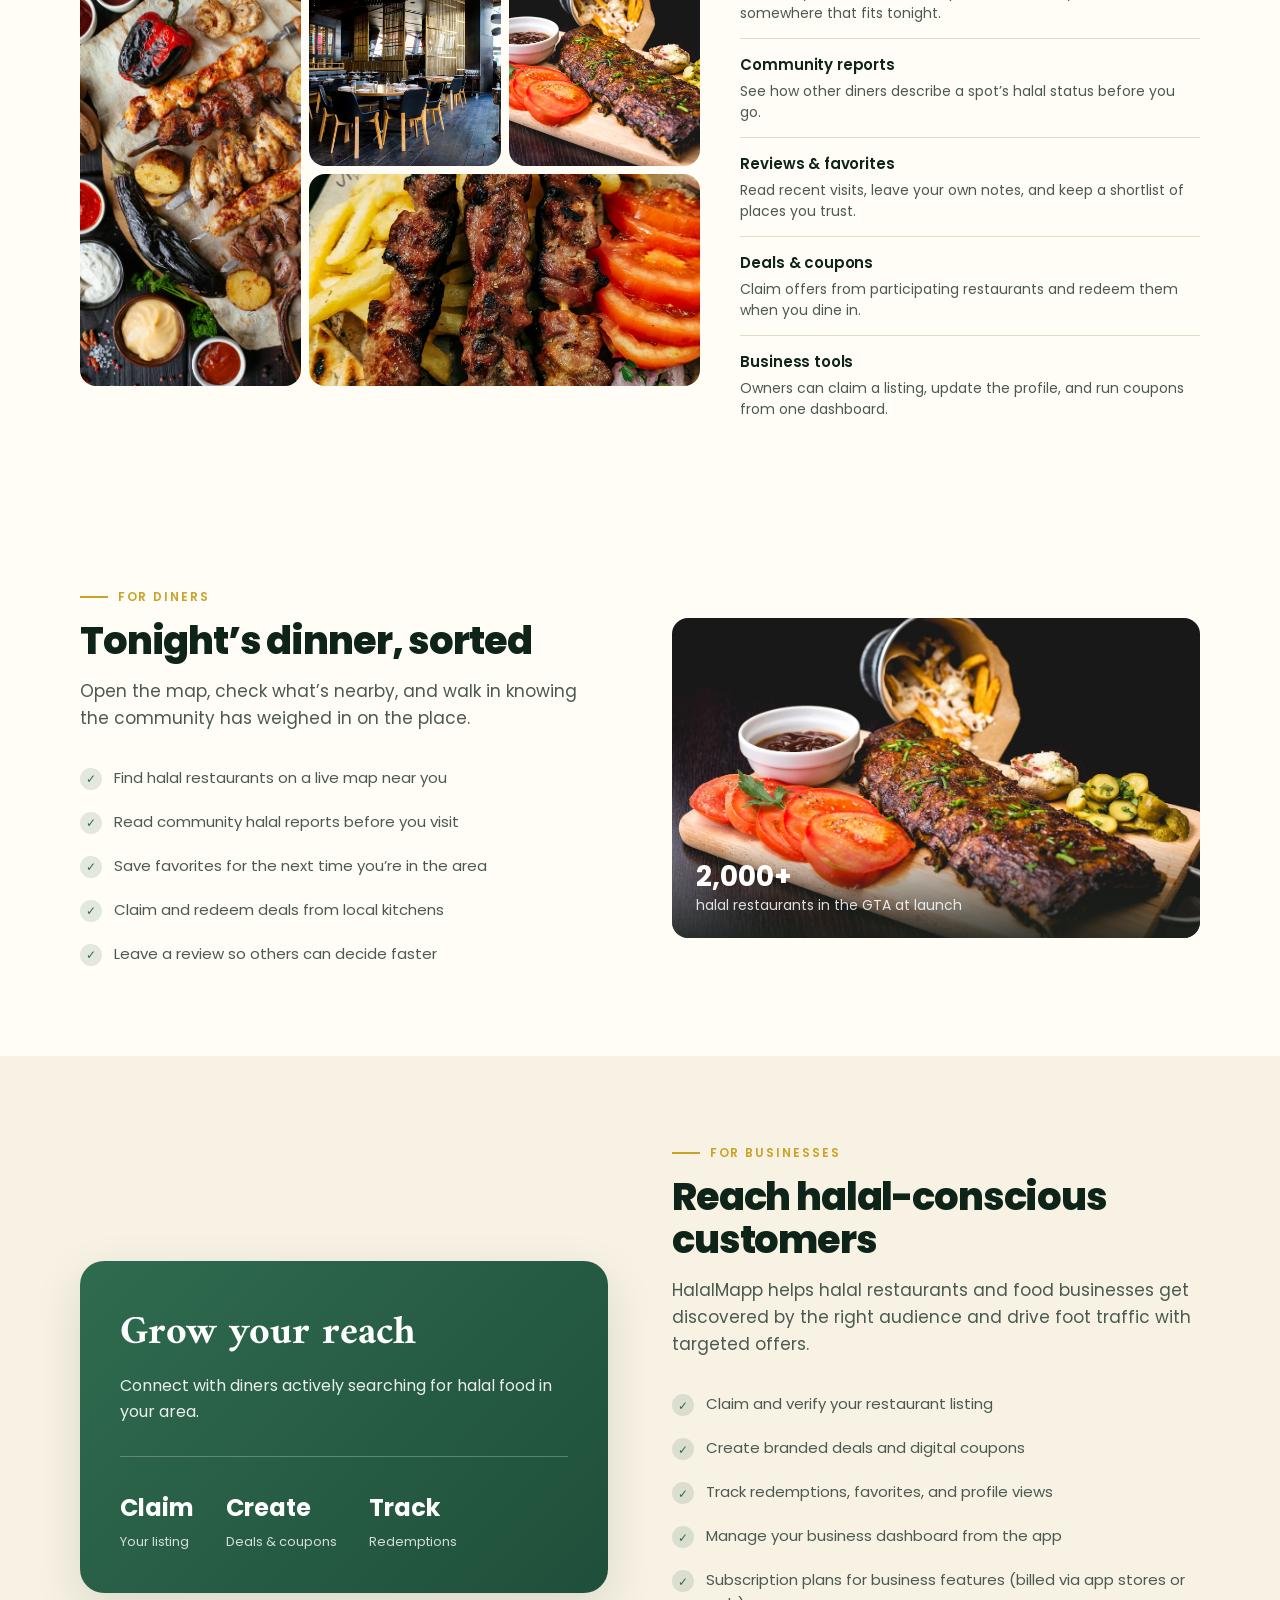
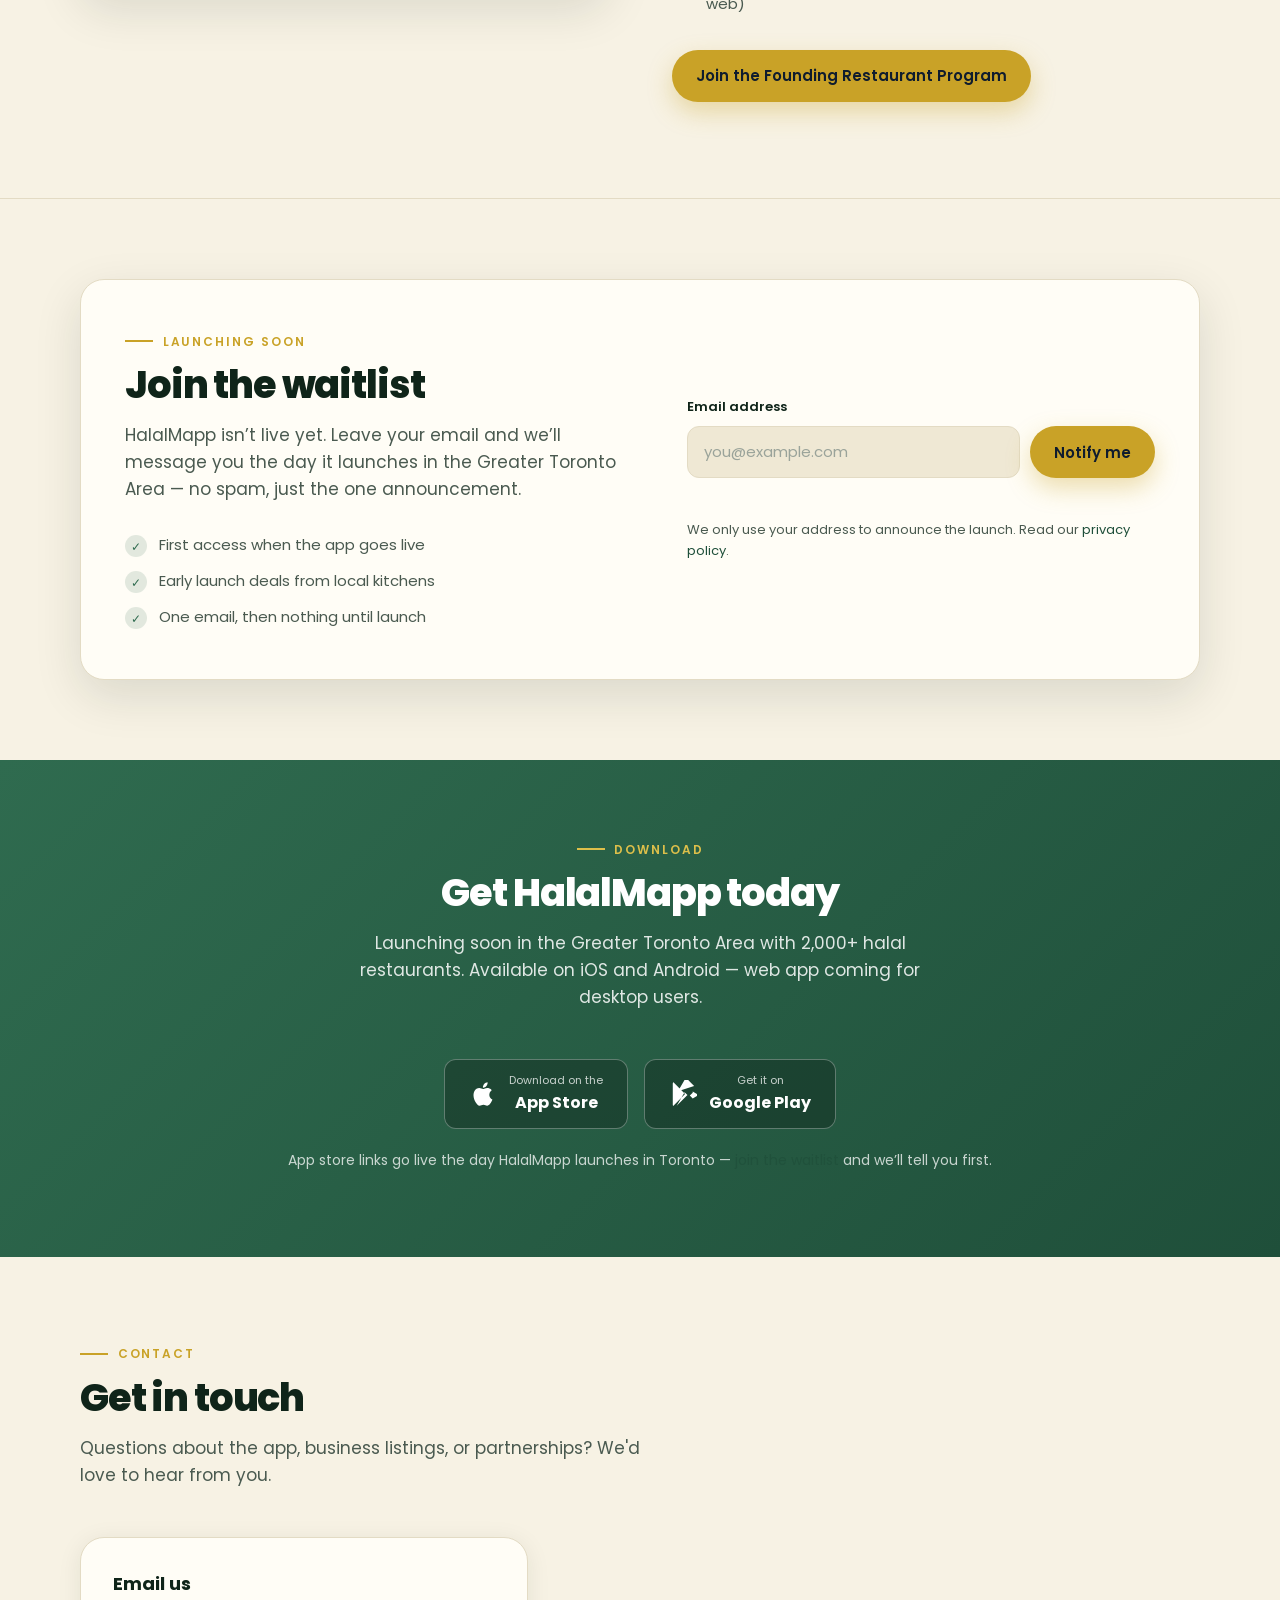
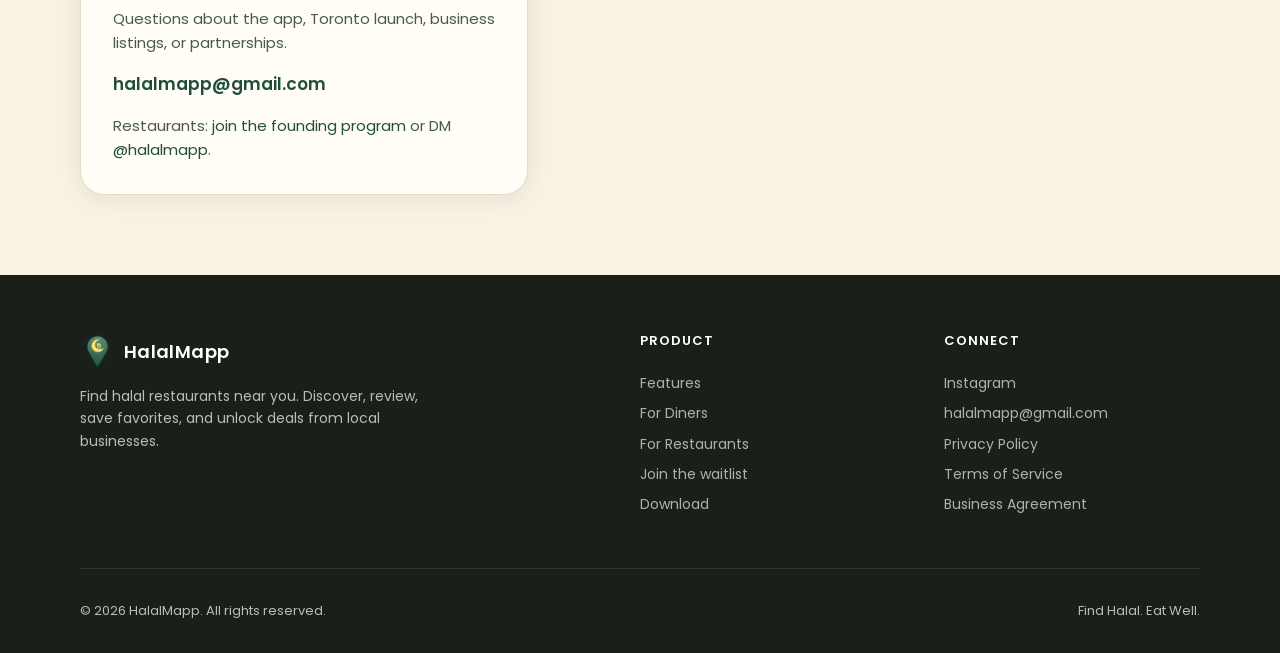
==== commit a899b903: "Publish the Founding Restaurant Program page for GTA outreach. Restaurant owners need a live, credib" ====
--- a/index.html
+++ b/index.html
@@ -33,7 +33,7 @@
       <nav class="nav-desktop" aria-label="Main">
         <a href="#features">Features</a>
         <a href="#diners">For Diners</a>
-        <a href="#businesses">For Businesses</a>
+        <a href="/restaurants">For Restaurants</a>
         <a href="#contact">Contact</a>
         <div class="nav-actions">
           <a href="https://app.halalmapp.com" class="nav-signin">Sign in</a>
@@ -57,7 +57,7 @@
     <nav id="mobile-nav" class="nav-mobile container" aria-label="Mobile">
       <a href="#features">Features</a>
       <a href="#diners">For Diners</a>
-      <a href="#businesses">For Businesses</a>
+      <a href="/restaurants">For Restaurants</a>
       <a href="#contact">Contact</a>
       <a href="https://app.halalmapp.com">Sign in</a>
       <a href="#waitlist">Join the waitlist</a>
@@ -132,7 +132,7 @@
           <div class="hero-actions">
             <a href="https://app.halalmapp.com" class="btn btn-primary">Sign in to HalalMapp</a>
             <a href="#download" class="btn btn-ghost">Download the app</a>
-            <a href="#businesses" class="btn btn-ghost">List your restaurant</a>
+            <a href="/restaurants" class="btn btn-ghost">List your restaurant</a>
           </div>
         </div>
         <div class="hero-visual">
@@ -268,6 +268,9 @@
             <li><span class="check-icon">✓</span> Manage your business dashboard from the app</li>
             <li><span class="check-icon">✓</span> Subscription plans for business features (billed via app stores or web)</li>
           </ul>
+          <p style="margin-top: 1.5rem;">
+            <a href="/restaurants" class="btn btn-primary">Join the Founding Restaurant Program</a>
+          </p>
         </div>
       </div>
     </section>
@@ -349,6 +352,10 @@
             <h3>Email us</h3>
             <p>Questions about the app, Toronto launch, business listings, or partnerships.</p>
             <a href="mailto:halalmapp@gmail.com" class="contact-email">halalmapp@gmail.com</a>
+            <p style="margin-top: 1rem;">
+              Restaurants: <a href="/restaurants">join the founding program</a>
+              or DM <a href="https://www.instagram.com/halalmapp" target="_blank" rel="noopener">@halalmapp</a>.
+            </p>
           </div>
         </div>
       </div>
@@ -369,16 +376,17 @@
           <h4>Product</h4>
           <a href="#features">Features</a>
           <a href="#diners">For Diners</a>
-          <a href="#businesses">For Businesses</a>
+          <a href="/restaurants">For Restaurants</a>
           <a href="#waitlist">Join the waitlist</a>
           <a href="#download">Download</a>
         </div>
         <div class="footer-col">
-          <h4>Legal</h4>
+          <h4>Connect</h4>
+          <a href="https://www.instagram.com/halalmapp" target="_blank" rel="noopener">Instagram</a>
+          <a href="mailto:halalmapp@gmail.com">halalmapp@gmail.com</a>
           <a href="/privacy">Privacy Policy</a>
           <a href="/terms">Terms of Service</a>
           <a href="/business-agreement">Business Agreement</a>
-          <a href="mailto:halalmapp@gmail.com">Contact</a>
         </div>
       </div>
       <div class="footer-bottom">
--- a/css/styles.css
+++ b/css/styles.css
@@ -1,4 +1,4 @@
-/* HalalMapp marketing site — matches app design system */
+/* HalalMapp marketing site — Instagram launch palettes */
 :root {
   color-scheme: light;
   --green: #2f6b4f;
@@ -7,19 +7,20 @@
   --gold: #c9a227;
   --gold-light: #ddbf4a;
   --on-gold: #0f1c2e;
-  --cream: #f6f7f9;
+  --cream: #f7f2e4;
   --white: #ffffff;
-  --surface: #ffffff;
-  --surface-muted: #eef1f5;
-  --text: #0f1c2e;
-  --text-secondary: #4a5568;
-  --text-light: #7a8699;
-  --border: #e2e6ec;
-  --header-bg: rgba(255, 255, 255, 0.9);
-  --shadow: 0 4px 24px rgba(11, 31, 58, 0.08);
-  --shadow-lg: 0 16px 48px rgba(11, 31, 58, 0.12);
-  --radius: 16px;
+  --surface: #fffdf6;
+  --surface-muted: #efe8d4;
+  --text: #0f2419;
+  --text-secondary: #4a5a50;
+  --text-light: #7d8a80;
+  --border: #e3dbc4;
+  --header-bg: rgba(247, 242, 228, 0.9);
+  --shadow: 0 4px 24px rgba(15, 36, 25, 0.08);
+  --shadow-lg: 0 16px 48px rgba(15, 36, 25, 0.12);
+  --radius: 24px;
   --radius-sm: 12px;
+  --radius-pill: 999px;
   --max-width: 1120px;
 }
 
@@ -28,14 +29,14 @@
   --green: #4a8f6e;
   --green-dark: #2f6b4f;
   --green-light: #6ca889;
-  --cream: #0a1628;
-  --surface: #122033;
-  --surface-muted: #1a2b42;
-  --text: #ffffff;
-  --text-secondary: rgba(255, 255, 255, 0.7);
-  --text-light: rgba(255, 255, 255, 0.54);
-  --border: #2a3f5c;
-  --header-bg: rgba(18, 32, 51, 0.9);
+  --cream: #0f2419;
+  --surface: #163023;
+  --surface-muted: #1e3d2c;
+  --text: #f6f7f9;
+  --text-secondary: #b7c9bc;
+  --text-light: #7f9a88;
+  --border: #2f5640;
+  --header-bg: rgba(15, 36, 25, 0.9);
   --shadow: 0 4px 24px rgba(0, 0, 0, 0.22);
   --shadow-lg: 0 16px 48px rgba(0, 0, 0, 0.34);
 }
@@ -190,7 +191,7 @@
   align-items: center;
   padding: 0.625rem 1.25rem;
   border: 1.5px solid var(--green);
-  border-radius: var(--radius-sm);
+  border-radius: var(--radius-pill);
   font-weight: 600;
   font-size: 0.9375rem;
   color: var(--green-dark) !important;
@@ -208,20 +209,20 @@
   align-items: center;
   gap: 0.375rem;
   padding: 0.625rem 1.25rem;
-  background: var(--green);
-  color: var(--white) !important;
-  border-radius: var(--radius-sm);
+  background: var(--gold);
+  color: var(--on-gold) !important;
+  border-radius: var(--radius-pill);
   font-weight: 600;
   font-size: 0.9375rem;
-  box-shadow: 0 2px 12px rgba(127, 176, 105, 0.4);
+  box-shadow: 0 8px 20px rgba(201, 162, 39, 0.32);
   transition: transform 0.2s ease, box-shadow 0.2s ease, background 0.2s ease;
 }
 
 .nav-cta:hover {
-  background: var(--green-dark);
-  color: var(--white) !important;
+  background: var(--gold-light);
+  color: var(--on-gold) !important;
   transform: translateY(-1px);
-  box-shadow: 0 4px 16px rgba(127, 176, 105, 0.45);
+  box-shadow: 0 10px 24px rgba(201, 162, 39, 0.4);
 }
 
 .menu-toggle {
@@ -264,128 +265,12 @@
 /* ─── Hero ─── */
 
 .hero {
+  --motif: #c9a227;
   position: relative;
   overflow: hidden;
-  padding: 5.5rem 0 3rem;
-  background: linear-gradient(160deg, #2f6b4f 0%, #1f4f3a 48%, #143b2c 100%);
+  padding: 5.5rem 0 3.5rem;
+  background: #0f2419;
   color: var(--white);
-}
-
-.hero-map-backdrop {
-  position: absolute;
-  inset: -8%;
-  z-index: 0;
-  pointer-events: none;
-  background-image: url("/assets/app-screenshot.png");
-  background-size: cover;
-  background-position: center 42%;
-  opacity: 0.11;
-  filter: grayscale(1) contrast(1.2) saturate(0.25);
-  mix-blend-mode: soft-light;
-  transform: scale(1.04) rotate(-1deg);
-  -webkit-mask-image: linear-gradient(
-    90deg,
-    transparent 0%,
-    #000 18%,
-    #000 82%,
-    transparent 100%
-  );
-  mask-image: linear-gradient(
-    90deg,
-    transparent 0%,
-    #000 18%,
-    #000 82%,
-    transparent 100%
-  );
-}
-
-[data-theme="dark"] .hero-map-backdrop {
-  opacity: 0.14;
-  mix-blend-mode: luminosity;
-}
-
-/* Lantern garland — sits inside the hero so it always paints on green */
-.header-lanterns {
-  position: absolute;
-  top: 0;
-  left: 0;
-  right: 0;
-  height: 4.75rem;
-  z-index: 3;
-  pointer-events: none;
-}
-
-/* Warm ambient light spilling down from the garland */
-.header-lanterns::after {
-  content: "";
-  position: absolute;
-  top: -1.5rem;
-  left: 0;
-  right: 0;
-  height: 8rem;
-  z-index: -1;
-  background: radial-gradient(110% 100% at 50% 0%, rgba(240, 205, 120, 0.14), transparent 68%);
-}
-
-.header-lanterns-art {
-  width: 100%;
-  height: 100%;
-  background-image: url("/assets/header-lanterns.png");
-  background-repeat: repeat-x;
-  background-position: center top;
-  background-size: auto 100%;
-  opacity: 0.42;
-  filter: drop-shadow(0 0 5px rgba(245, 214, 138, 0.5)) drop-shadow(0 0 16px rgba(212, 175, 55, 0.3));
-  animation: lanternGlow 7s ease-in-out infinite;
-}
-
-@keyframes lanternGlow {
-  0%,
-  100% {
-    opacity: 0.38;
-    filter: drop-shadow(0 0 4px rgba(245, 214, 138, 0.4)) drop-shadow(0 0 14px rgba(212, 175, 55, 0.22));
-  }
-  50% {
-    opacity: 0.5;
-    filter: drop-shadow(0 0 7px rgba(245, 214, 138, 0.6)) drop-shadow(0 0 22px rgba(212, 175, 55, 0.38));
-  }
-}
-
-/* Calligraphy watermark — spans the hero so it falls behind the copy and phone */
-.hero-calligraphy {
-  position: absolute;
-  top: 2.5rem;
-  left: 0;
-  right: 0;
-  bottom: 0;
-  z-index: 1;
-  pointer-events: none;
-  overflow: hidden;
-  opacity: 0.5;
-  -webkit-mask-image: linear-gradient(to bottom, transparent 0%, #000 15%, #000 65%, transparent 100%);
-  mask-image: linear-gradient(to bottom, transparent 0%, #000 15%, #000 65%, transparent 100%);
-}
-
-.hero-calligraphy-art {
-  display: block;
-  width: 100%;
-  height: 100%;
-  max-width: none;
-}
-
-.hero-pattern {
-  position: absolute;
-  inset: 0;
-  z-index: 0;
-  opacity: 0.08;
-  background-image: url("data:image/svg+xml,%3Csvg xmlns='http://www.w3.org/2000/svg' width='80' height='80' viewBox='0 0 80 80'%3E%3Cg fill='none' stroke='%23D4AF37' stroke-width='0.6'%3E%3Cpolygon points='40,4 76,22 76,58 40,76 4,58 4,22'/%3E%3Cpolygon points='40,16 64,28 64,52 40,64 16,52 16,28'/%3E%3Ccircle cx='40' cy='40' r='8'/%3E%3C/g%3E%3C/svg%3E");
-  background-size: 80px 80px;
-  animation: drift 60s linear infinite;
-}
-
-@keyframes drift {
-  from { transform: translate(0, 0) rotate(0deg); }
-  to { transform: translate(-80px, -80px) rotate(360deg); }
 }
 
 .hero-grid {
@@ -401,13 +286,14 @@
   display: inline-flex;
   align-items: center;
   gap: 0.5rem;
-  padding: 0.375rem 0.875rem;
-  background: rgba(255, 255, 255, 0.12);
-  border: 1px solid rgba(212, 175, 55, 0.35);
+  padding: 0.4rem 0.95rem;
+  background: rgba(201, 162, 39, 0.15);
+  border: 1px solid rgba(201, 162, 39, 0.45);
   border-radius: 999px;
   font-size: 0.8125rem;
   font-weight: 500;
-  margin-bottom: 0.75rem;
+  margin-bottom: 0.85rem;
+  color: var(--gold-light);
   backdrop-filter: blur(8px);
 }
 
@@ -433,11 +319,11 @@
 }
 
 .hero h1 {
-  font-size: clamp(2rem, 5vw, 3rem);
-  font-weight: 700;
-  line-height: 1.15;
+  font-size: clamp(2.35rem, 6vw, 3.65rem);
+  font-weight: 800;
+  line-height: 1.02;
   margin: 0 0 1rem;
-  letter-spacing: -0.02em;
+  letter-spacing: -0.04em;
 }
 
 .hero-tagline {
@@ -459,7 +345,7 @@
   justify-content: center;
   gap: 0.5rem;
   padding: 0.875rem 1.5rem;
-  border-radius: var(--radius-sm);
+  border-radius: var(--radius-pill);
   font-family: inherit;
   font-size: 0.9375rem;
   font-weight: 600;
@@ -475,11 +361,11 @@
 .btn-primary {
   background: var(--gold);
   color: var(--on-gold);
-  box-shadow: 0 4px 16px rgba(212, 175, 55, 0.45);
+  box-shadow: 0 10px 24px rgba(201, 162, 39, 0.35);
 }
 
 .btn-primary:hover {
-  box-shadow: 0 6px 24px rgba(212, 175, 55, 0.55);
+  box-shadow: 0 12px 28px rgba(201, 162, 39, 0.45);
   color: var(--on-gold);
 }
 
@@ -495,9 +381,21 @@
   color: var(--white);
 }
 
+.btn-outline {
+  background: transparent;
+  color: var(--green-dark);
+  border: 1.5px solid var(--green);
+}
+
+.btn-outline:hover {
+  background: rgba(47, 107, 79, 0.08);
+  color: var(--green-dark);
+}
+
 .hero-visual {
   display: flex;
   justify-content: center;
+  position: relative;
 }
 
 .phone-mockup {
@@ -514,6 +412,7 @@
     inset 0 0 0 3px #111113,
     0 0 0 1px rgba(0, 0, 0, 0.45);
   position: relative;
+  z-index: 1;
 }
 
 .phone-mockup::before {
@@ -853,21 +752,30 @@
 }
 
 .section-label {
-  display: inline-block;
+  display: inline-flex;
+  align-items: center;
+  gap: 0.6rem;
   font-size: 0.75rem;
   font-weight: 600;
   text-transform: uppercase;
-  letter-spacing: 0.12em;
-  color: var(--green-dark);
+  letter-spacing: 0.16em;
+  color: var(--gold);
   margin-bottom: 0.75rem;
 }
 
+.section-label::before {
+  content: "";
+  width: 1.75rem;
+  height: 2px;
+  background: currentColor;
+}
+
 .section-title {
-  font-size: clamp(1.75rem, 4vw, 2.25rem);
-  font-weight: 700;
-  line-height: 1.2;
+  font-size: clamp(1.75rem, 4vw, 2.4rem);
+  font-weight: 800;
+  line-height: 1.12;
   margin: 0 0 1rem;
-  letter-spacing: -0.02em;
+  letter-spacing: -0.03em;
 }
 
 .section-subtitle {
@@ -880,6 +788,7 @@
 .features-section {
   background: var(--surface);
   border-top: 1px solid var(--border);
+  position: relative;
 }
 
 .features-intro {
@@ -913,7 +822,7 @@
   min-width: 0;
   min-height: 0;
   overflow: hidden;
-  border-radius: 6px;
+  border-radius: 16px;
   background: #1a1f1a;
 }
 
@@ -975,7 +884,7 @@
 
 .split-photo {
   position: relative;
-  border-radius: 6px;
+  border-radius: 16px;
   overflow: hidden;
   height: 20rem;
   background: #1a1f1a;
@@ -1045,17 +954,19 @@
   width: 22px;
   height: 22px;
   border-radius: 50%;
-  background: rgba(127, 176, 105, 0.15);
-  color: var(--green-dark);
+  background: rgba(47, 107, 79, 0.14);
+  color: var(--green);
   display: grid;
   place-items: center;
   font-size: 0.75rem;
-  font-weight: 700;
+  font-weight: 800;
   margin-top: 0.125rem;
 }
 
 .split-visual {
-  background: linear-gradient(135deg, var(--green-light) 0%, var(--green) 100%);
+  position: relative;
+  overflow: hidden;
+  background: linear-gradient(135deg, #2f6b4f 0%, #1f4f3a 100%);
   border-radius: var(--radius);
   padding: 2.5rem;
   color: var(--white);
@@ -1210,6 +1121,253 @@
   color: var(--text-secondary);
 }
 
+/* ─── Restaurant partner page ─── */
+
+.partner-hero {
+  padding: 4.5rem 0 3.5rem;
+  background: var(--surface);
+  border-bottom: 1px solid var(--border);
+}
+
+.partner-hero-grid {
+  display: grid;
+  grid-template-columns: 1.4fr 0.8fr;
+  gap: 3rem;
+  align-items: center;
+}
+
+.partner-hero h1 {
+  margin: 0.75rem 0 1rem;
+  font-size: clamp(2rem, 5vw, 3.15rem);
+  line-height: 1.15;
+  font-weight: 700;
+}
+
+.partner-tagline {
+  color: var(--text-secondary);
+  font-size: 1.0625rem;
+  max-width: 36rem;
+}
+
+.partner-badge {
+  background: var(--surface-muted);
+  color: var(--text);
+}
+
+.partner-hero-card {
+  background: var(--green-dark);
+  color: var(--white);
+  border-radius: var(--radius);
+  padding: 2rem;
+  box-shadow: var(--shadow-lg);
+}
+
+.partner-kicker {
+  margin: 0 0 1rem;
+  font-size: 0.75rem;
+  letter-spacing: 0.08em;
+  text-transform: uppercase;
+  color: var(--gold-light);
+  font-weight: 600;
+}
+
+.partner-stat {
+  margin: 0 0 1rem;
+  font-size: 1.05rem;
+  color: rgba(255, 255, 255, 0.88);
+}
+
+.partner-stat:last-child {
+  margin-bottom: 0;
+}
+
+.partner-stat strong {
+  display: block;
+  font-size: 1.35rem;
+  color: var(--white);
+}
+
+.partner-perks {
+  list-style: none;
+  padding: 0;
+  margin: 2rem 0 0;
+  display: grid;
+  grid-template-columns: repeat(3, 1fr);
+  gap: 1.25rem;
+}
+
+.partner-perks li {
+  background: var(--surface);
+  border: 1px solid var(--border);
+  border-radius: var(--radius);
+  padding: 1.5rem;
+  box-shadow: var(--shadow);
+}
+
+.partner-perks h3 {
+  margin: 0 0 0.5rem;
+  font-size: 1.05rem;
+}
+
+.partner-perks p {
+  margin: 0;
+  color: var(--text-secondary);
+  font-size: 0.9375rem;
+}
+
+.partner-steps {
+  list-style: none;
+  padding: 0;
+  margin: 1.5rem 0 0;
+  display: grid;
+  grid-template-columns: repeat(3, 1fr);
+  gap: 1.25rem;
+  counter-reset: partner-step;
+}
+
+.partner-steps li {
+  counter-increment: partner-step;
+  background: var(--surface);
+  border: 1px solid var(--border);
+  border-radius: var(--radius);
+  padding: 1.5rem 1.5rem 1.5rem 4.25rem;
+  position: relative;
+}
+
+.partner-steps li::before {
+  content: counter(partner-step);
+  position: absolute;
+  left: 1.25rem;
+  top: 1.4rem;
+  width: 2rem;
+  height: 2rem;
+  border-radius: 50%;
+  background: var(--gold);
+  color: var(--on-gold);
+  font-weight: 700;
+  display: grid;
+  place-items: center;
+}
+
+.partner-steps strong {
+  display: block;
+  margin-bottom: 0.35rem;
+}
+
+.partner-steps span {
+  color: var(--text-secondary);
+  font-size: 0.9375rem;
+}
+
+.partner-form-card {
+  align-items: start;
+}
+
+.partner-form {
+  display: grid;
+  gap: 0.25rem;
+}
+
+.partner-form input,
+.partner-form textarea {
+  width: 100%;
+  margin-bottom: 0.85rem;
+  padding: 0.8125rem 1rem;
+  font: inherit;
+  font-size: 0.9375rem;
+  color: var(--text);
+  background: var(--surface-muted);
+  border: 1.5px solid var(--border);
+  border-radius: var(--radius-sm);
+}
+
+.partner-form textarea {
+  resize: vertical;
+  min-height: 5rem;
+}
+
+.partner-form input:focus,
+.partner-form textarea:focus {
+  outline: none;
+  border-color: var(--green);
+  box-shadow: 0 0 0 3px rgba(127, 176, 105, 0.2);
+}
+
+.partner-form .btn {
+  width: 100%;
+  margin-top: 0.25rem;
+}
+
+.optional {
+  font-weight: 400;
+  color: var(--text-light);
+}
+
+.partner-suggest-wrap {
+  position: relative;
+}
+
+.partner-suggest {
+  position: absolute;
+  z-index: 5;
+  left: 0;
+  right: 0;
+  top: calc(100% - 0.7rem);
+  margin: 0;
+  padding: 0.35rem 0;
+  list-style: none;
+  background: var(--surface);
+  border: 1px solid var(--border);
+  border-radius: var(--radius-sm);
+  box-shadow: var(--shadow-lg);
+  max-height: 14rem;
+  overflow: auto;
+}
+
+.partner-suggest button {
+  display: block;
+  width: 100%;
+  text-align: left;
+  background: none;
+  border: 0;
+  padding: 0.65rem 1rem;
+  font: inherit;
+  color: var(--text);
+  cursor: pointer;
+}
+
+.partner-suggest button:hover,
+.partner-suggest button:focus {
+  background: var(--surface-muted);
+}
+
+.partner-suggest small {
+  display: block;
+  color: var(--text-secondary);
+  font-size: 0.8125rem;
+}
+
+.partner-match {
+  margin: -0.35rem 0 0.85rem;
+  font-size: 0.8125rem;
+  color: var(--green-dark);
+}
+
+.partner-success {
+  text-align: center;
+  padding: 1rem 0 0.5rem;
+}
+
+.partner-success h3 {
+  margin: 0 0 0.75rem;
+  font-size: 1.35rem;
+}
+
+.partner-success p {
+  color: var(--text-secondary);
+  font-size: 0.975rem;
+}
+
 /* ─── Download CTA ─── */
 
 .cta-section {
@@ -1476,7 +1634,10 @@
   .hero-grid,
   .split-grid,
   .contact-grid,
-  .footer-grid {
+  .footer-grid,
+  .partner-hero-grid,
+  .partner-perks,
+  .partner-steps {
     grid-template-columns: 1fr;
   }
 
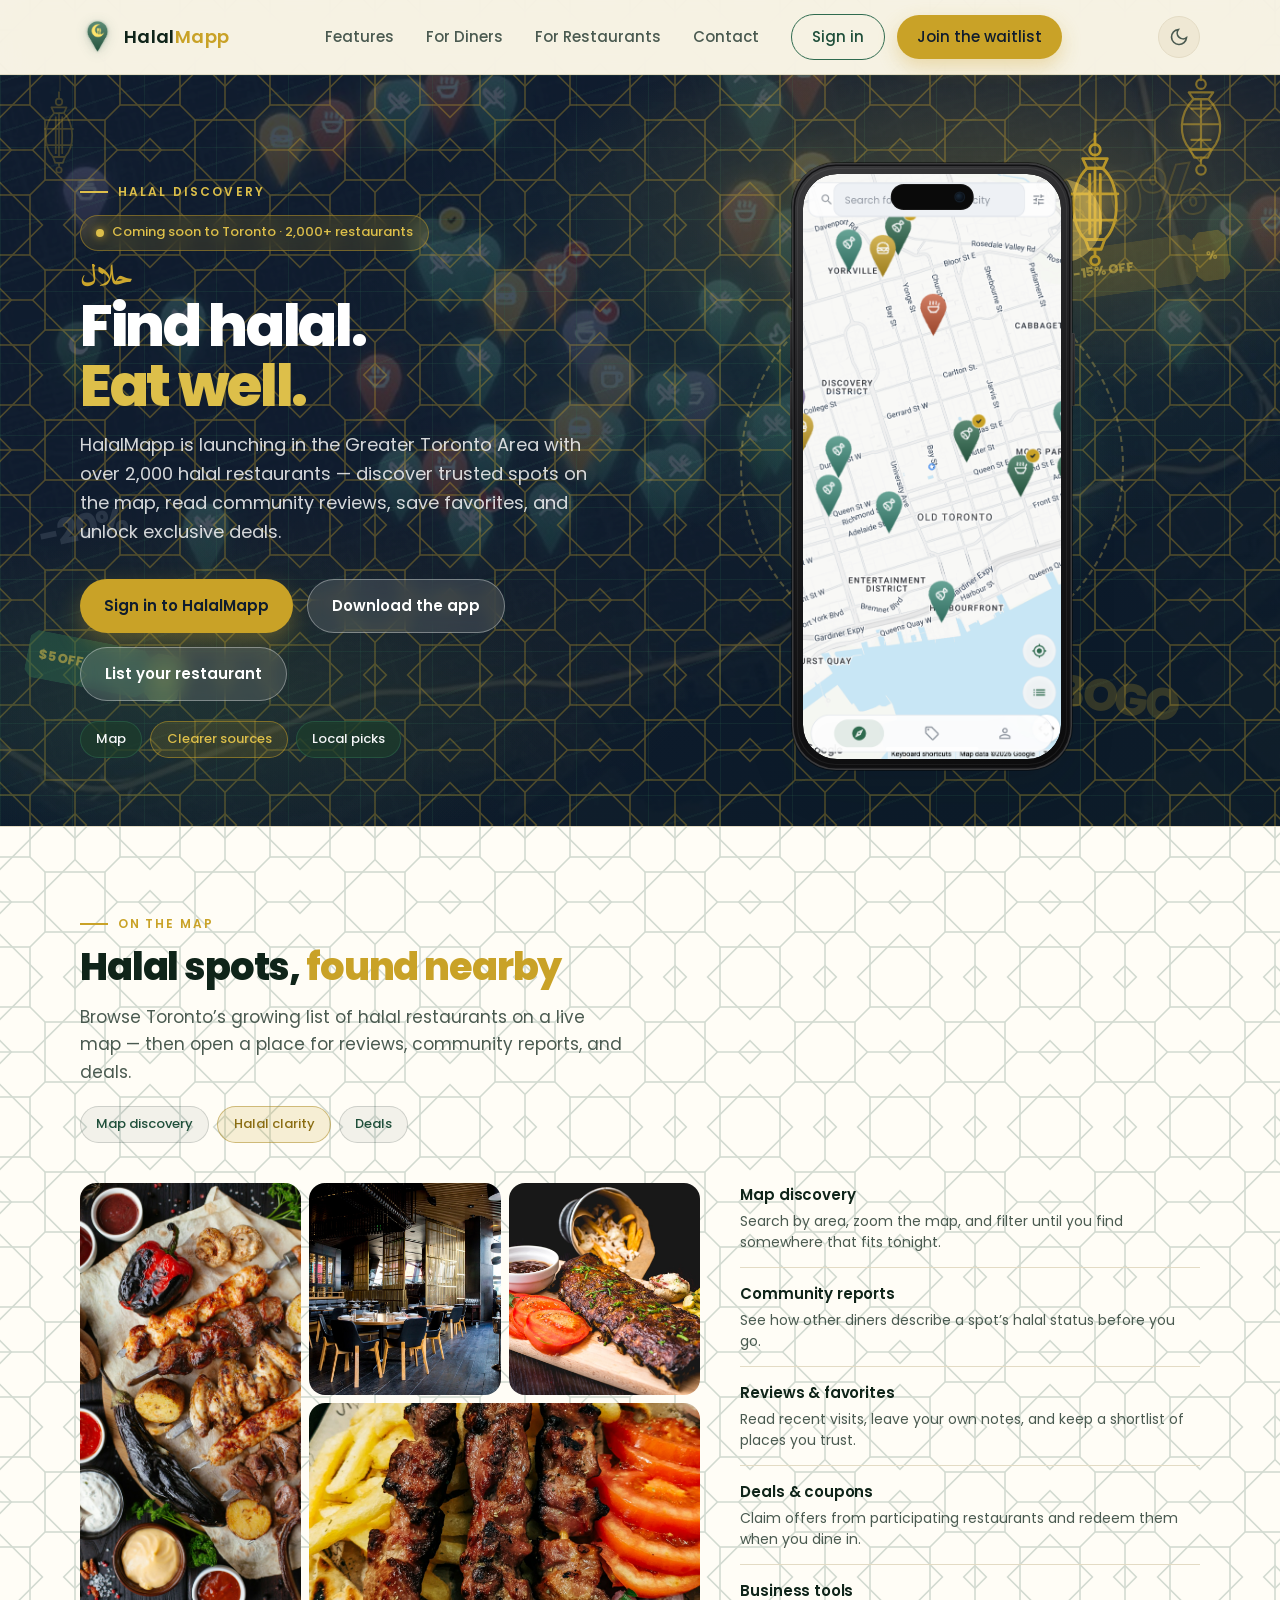
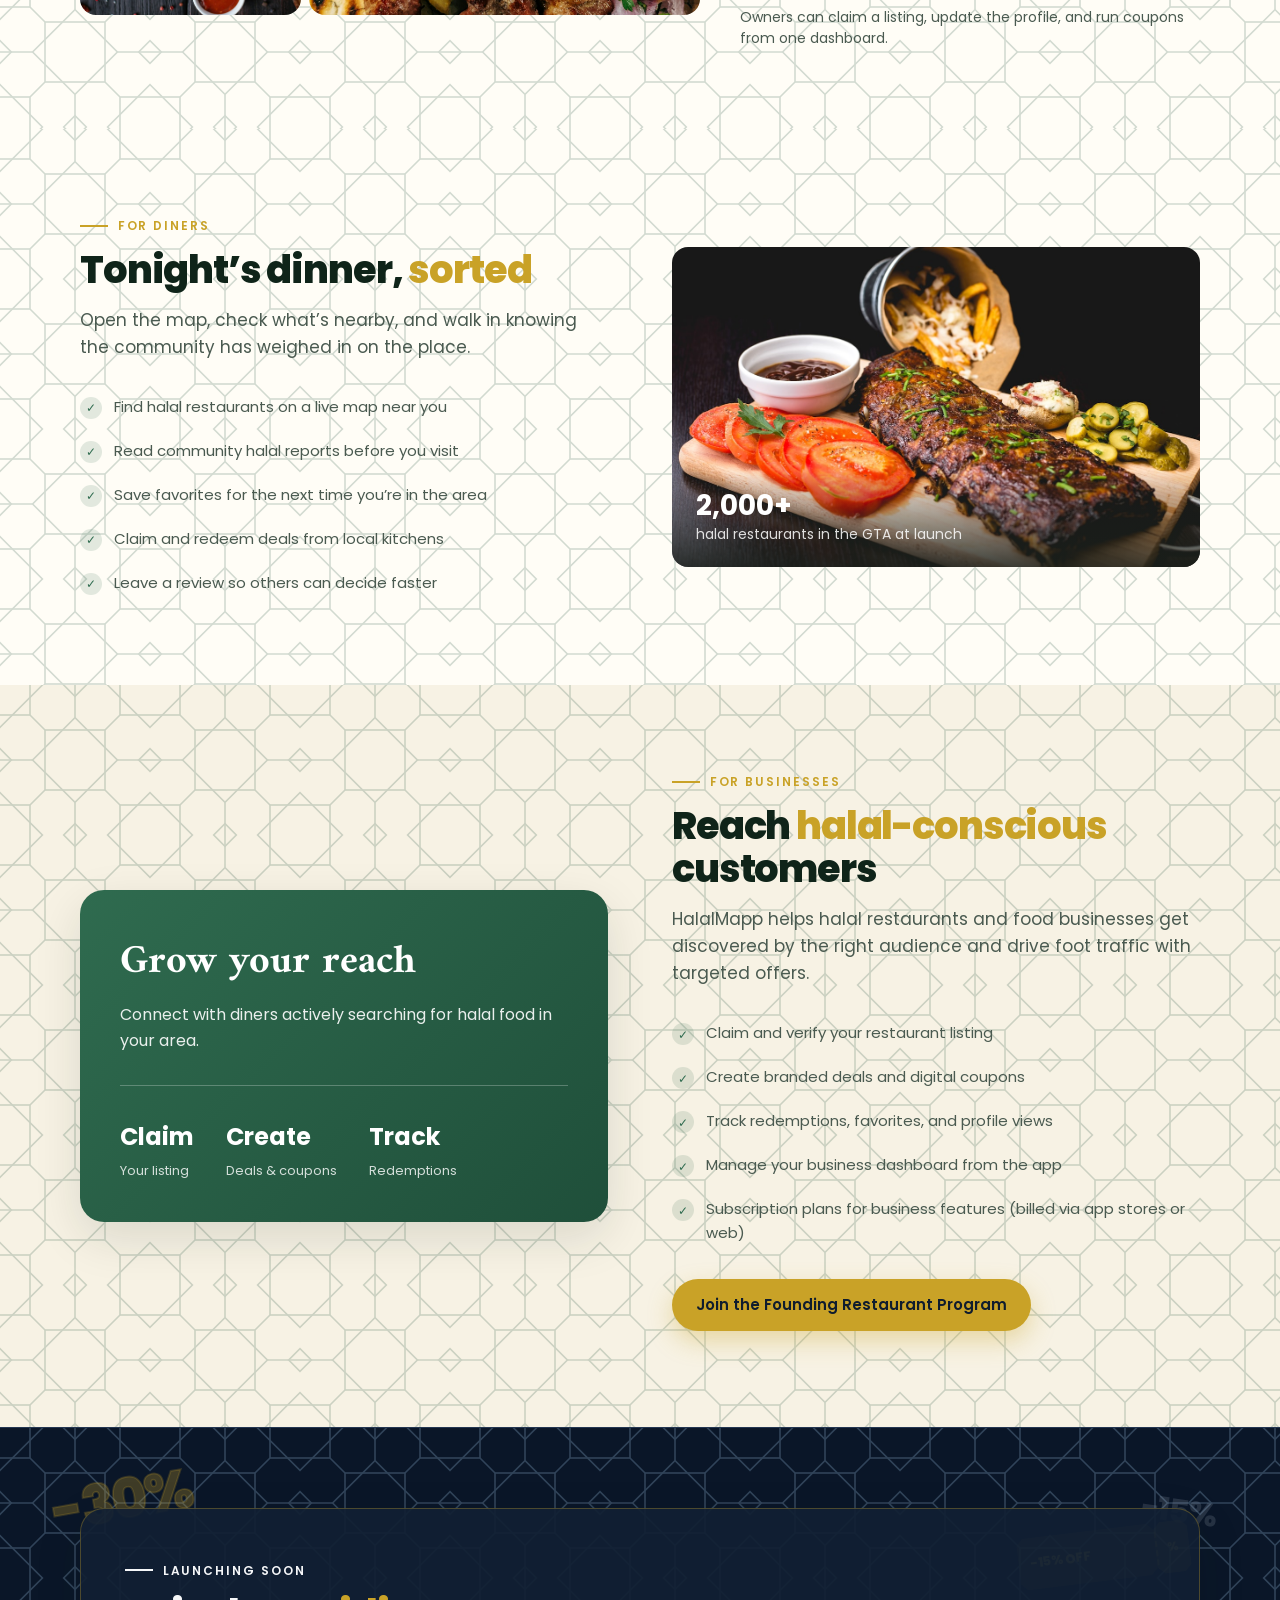
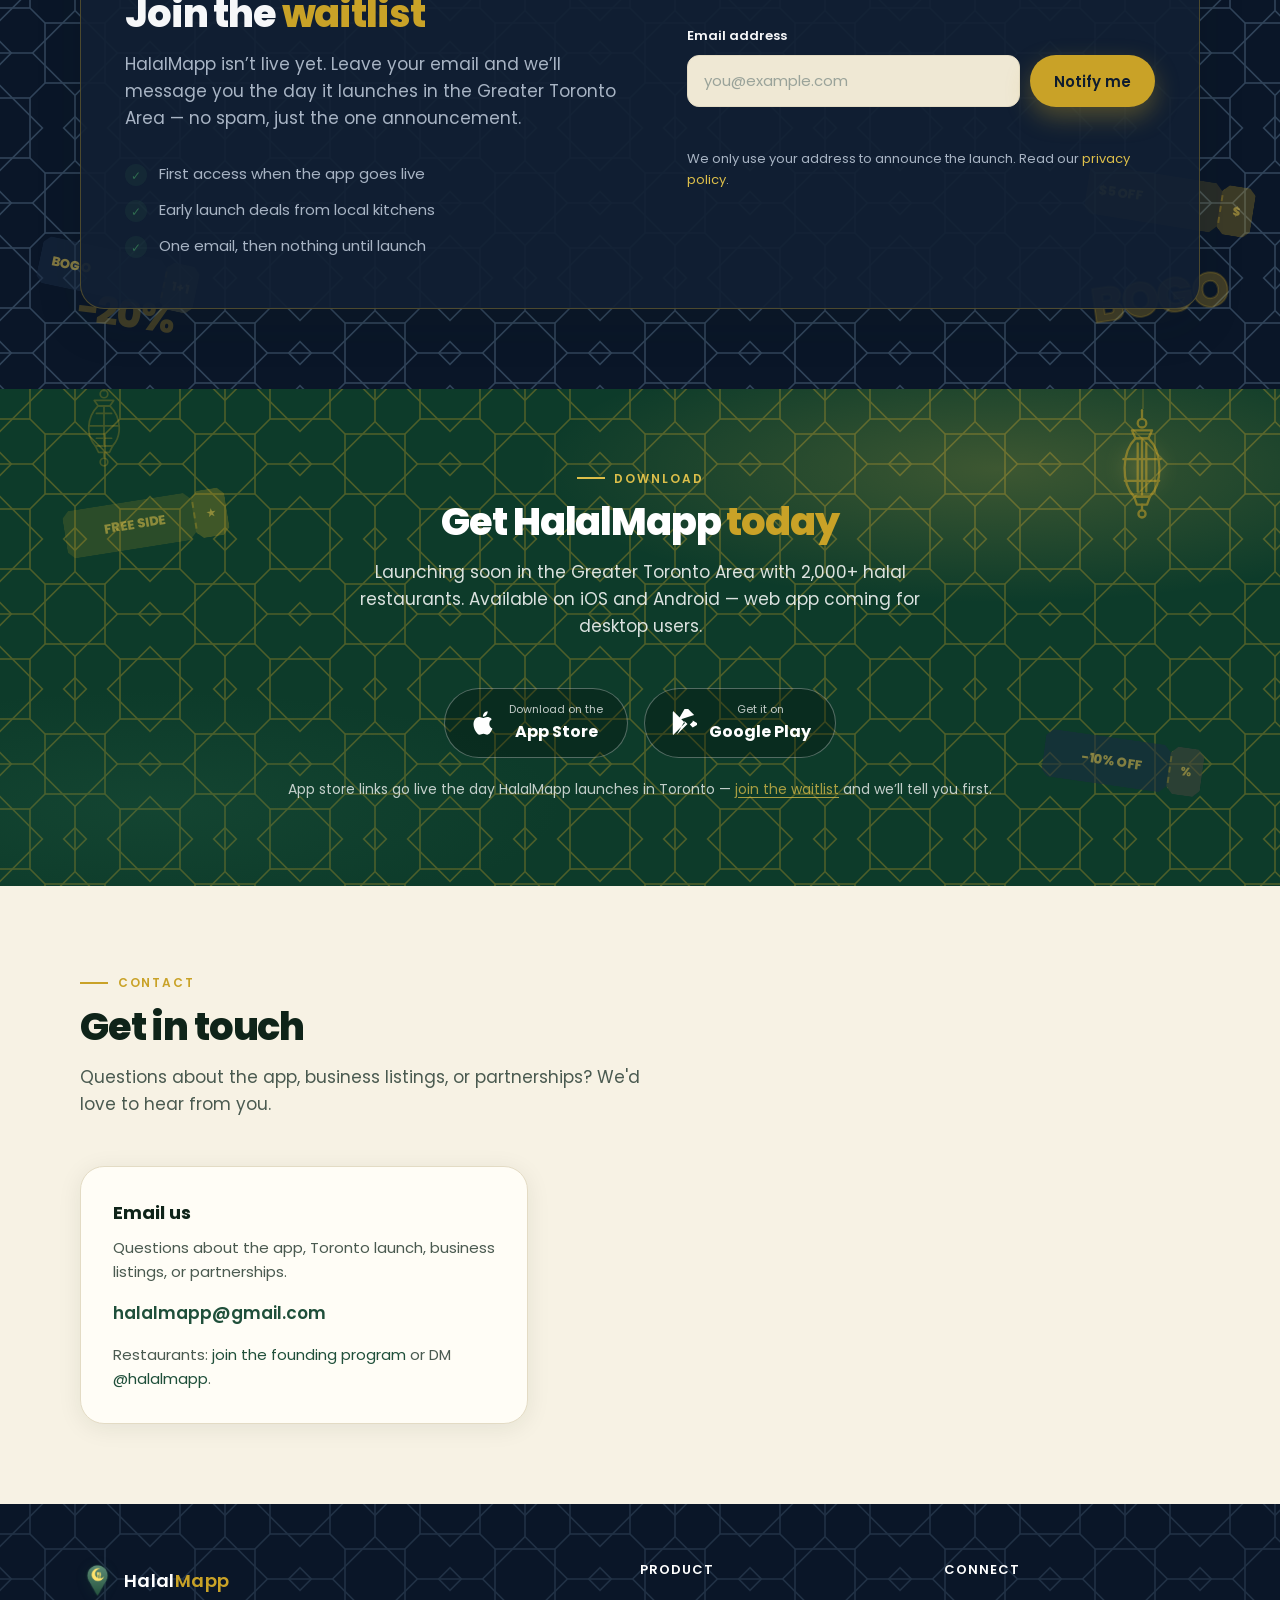
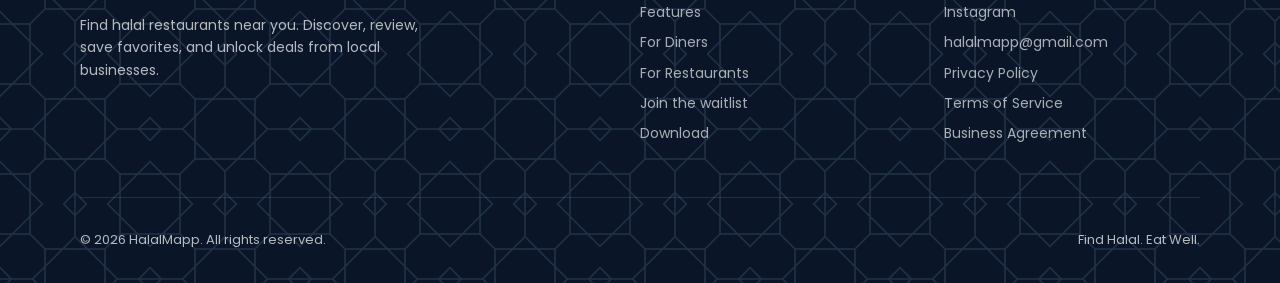
==== commit cc7efbdd: "Match the Instagram launch look on the marketing site. Bring back navy, tile the Khatim lattice as r" ====
--- a/index.html
+++ b/index.html
@@ -11,7 +11,7 @@
   <link rel="apple-touch-icon" href="/assets/apple-touch-icon.png">
   <link rel="preconnect" href="https://fonts.googleapis.com">
   <link rel="preconnect" href="https://fonts.gstatic.com" crossorigin>
-  <link href="https://fonts.googleapis.com/css2?family=Amiri:wght@700&family=Poppins:wght@400;500;600;700&display=swap" rel="stylesheet">
+  <link href="https://fonts.googleapis.com/css2?family=Amiri:wght@700&family=Poppins:wght@400;500;600;700;800&display=swap" rel="stylesheet">
   <script>
     (function () {
       try {
@@ -22,13 +22,14 @@
     })();
   </script>
   <link rel="stylesheet" href="/css/styles.css">
+  <link rel="stylesheet" href="/css/brand.css">
 </head>
 <body>
   <header class="site-header">
     <div class="container header-inner">
       <a href="/" class="logo">
         <img class="logo-image" src="/assets/halalmapp-logo-official.png" alt="" width="40" height="48">
-        <span>HalalMapp</span>
+        <span>Halal<span class="logo-accent">Mapp</span></span>
       </a>
       <nav class="nav-desktop" aria-label="Main">
         <a href="#features">Features</a>
@@ -66,66 +67,35 @@
 
   <main>
     <section class="hero">
-      <div class="hero-map-backdrop" aria-hidden="true"></div>
-      <div class="hero-pattern" aria-hidden="true"></div>
-      <div class="header-lanterns" aria-hidden="true">
-        <div class="header-lanterns-art"></div>
-      </div>
-      <div class="hero-calligraphy" aria-hidden="true">
-        <svg class="hero-calligraphy-art" viewBox="0 0 1400 460" preserveAspectRatio="xMidYMid meet" xmlns="http://www.w3.org/2000/svg" focusable="false">
-          <defs>
-            <linearGradient id="calliGold" x1="0" y1="0" x2="0" y2="1">
-              <stop offset="0%" stop-color="#E6C65C" stop-opacity="0.55"/>
-              <stop offset="55%" stop-color="#D4AF37" stop-opacity="0.3"/>
-              <stop offset="100%" stop-color="#D4AF37" stop-opacity="0"/>
-            </linearGradient>
-            <g id="calliFlourish" fill="none" stroke="url(#calliGold)" stroke-width="2" stroke-linecap="round">
-              <path d="M20 196c70-52 132 26 196-14 64-40 118 18 176-16 58-34 108 22 168-8"/>
-              <path d="M44 250c66-40 120 24 182-8 62-32 112 20 170-8 58-28 104 18 156-6"/>
-              <path d="M110 300c58-30 106 18 160-6 54-24 98 14 146-4"/>
-              <path d="M150 182c-6-26 10-48 34-52-2 28-14 44-34 52z" fill="url(#calliGold)" stroke="none"/>
-              <path d="M300 216c-2-26 16-46 40-46-6 26-18 42-40 46z" fill="url(#calliGold)" stroke="none"/>
-              <path d="M470 172c-8-24 6-48 30-54 0 28-10 46-30 54z" fill="url(#calliGold)" stroke="none"/>
-              <path d="M236 268c-4-24 12-44 34-46-4 26-14 40-34 46z" fill="url(#calliGold)" stroke="none"/>
-              <circle cx="86" cy="214" r="5" fill="url(#calliGold)" stroke="none"/>
-              <circle cx="236" cy="188" r="4" fill="url(#calliGold)" stroke="none"/>
-              <circle cx="392" cy="198" r="5" fill="url(#calliGold)" stroke="none"/>
-              <circle cx="548" cy="176" r="4" fill="url(#calliGold)" stroke="none"/>
-            </g>
-            <g id="calliRosette" fill="none" stroke="url(#calliGold)" stroke-width="1.5">
-              <polygon points="0,-30 8,-9 30,0 8,9 0,30 -8,9 -30,0 -8,-9"/>
-              <circle r="11"/>
-              <circle r="21"/>
-            </g>
-          </defs>
-
-          <use href="#calliFlourish"/>
-          <use href="#calliFlourish" transform="translate(1400,0) scale(-1,1)"/>
-
-          <g fill="none" stroke="url(#calliGold)" stroke-width="1.5">
-            <circle cx="700" cy="196" r="152"/>
-            <circle cx="700" cy="196" r="126"/>
-            <polygon points="840,196 799,97 700,56 601,97 560,196 601,295 700,336 799,295"/>
-            <polygon points="700,44 852,196 700,348 548,196"/>
-          </g>
-
-          <g font-family="Amiri, 'Noto Naskh Arabic', serif" font-weight="700" fill="url(#calliGold)" text-anchor="middle" direction="rtl">
-            <text x="700" y="238" font-size="150">حلال</text>
-            <text x="700" y="300" font-size="42" letter-spacing="6">طيّب ومبارك</text>
-          </g>
-
-          <use href="#calliRosette" transform="translate(240,120)"/>
-          <use href="#calliRosette" transform="translate(1160,120)"/>
-        </svg>
-      </div>
+      <div class="bg-map" aria-hidden="true"></div>
+      <div class="motif-lattice strong" aria-hidden="true"><i></i></div>
+      <div class="glow-warm" aria-hidden="true"></div>
+      <div class="deal-scatter" aria-hidden="true">
+        <span class="pct-tag outline hide-mobile" style="top:12%;right:6%;font-size:4.5rem;transform:rotate(-9deg)">-30%</span>
+        <span class="pct-tag faint" style="top:58%;left:3%;font-size:2.2rem;transform:rotate(-12deg)">-20%</span>
+        <span class="pct-tag hide-mobile" style="bottom:14%;right:8%;font-size:2.8rem;transform:rotate(8deg)">BOGO</span>
+        <div class="mini-coupon gold hide-mobile" style="top:22%;right:4%;width:168px;height:50px;transform:rotate(-8deg)">
+          <div class="mc-label">-15% OFF</div>
+          <div class="mc-stub">%</div>
+        </div>
+        <div class="mini-coupon green" style="bottom:18%;left:2%;width:156px;height:48px;transform:rotate(11deg)">
+          <div class="mc-label">$5 OFF</div>
+          <div class="mc-stub">$</div>
+        </div>
+      </div>
+      <div class="lantern glow hang hero-lantern--lg" aria-hidden="true" style="top:3.5rem;right:11%;width:5.5rem;height:9.5rem;opacity:.88"></div>
+      <div class="lantern alt glow hang" aria-hidden="true" style="top:-0.4rem;right:3.5%;width:4.25rem;height:7.25rem;opacity:.58"></div>
+      <div class="lantern hang" aria-hidden="true" style="top:1rem;left:2.5%;width:3.4rem;height:5.8rem;opacity:.28"></div>
+      <div class="crescent" aria-hidden="true"></div>
       <div class="container hero-grid">
         <div class="hero-content">
+          <div class="eyebrow">Halal discovery</div>
           <div class="hero-badge">
             <span class="hero-badge-dot"></span>
             Coming soon to Toronto · 2,000+ restaurants
           </div>
           <p class="hero-arabic" aria-hidden="true">حلال</p>
-          <h1>Find halal restaurants near you</h1>
+          <h1>Find halal.<br><span class="accent">Eat well.</span></h1>
           <p class="hero-tagline">
             HalalMapp is launching in the Greater Toronto Area with over 2,000 halal restaurants — discover trusted spots on the map, read community reviews, save favorites, and unlock exclusive deals.
           </p>
@@ -134,8 +104,15 @@
             <a href="#download" class="btn btn-ghost">Download the app</a>
             <a href="/restaurants" class="btn btn-ghost">List your restaurant</a>
           </div>
+          <div class="chip-row">
+            <span class="chip">Map</span>
+            <span class="chip gold">Clearer sources</span>
+            <span class="chip">Local picks</span>
+          </div>
         </div>
         <div class="hero-visual">
+          <div class="device-halo" aria-hidden="true"></div>
+          <div class="halo-ring" aria-hidden="true"></div>
           <div class="phone-mockup" aria-hidden="false">
             <div class="iphone-btn iphone-btn--silent" aria-hidden="true"></div>
             <div class="iphone-btn iphone-btn--vol-up" aria-hidden="true"></div>
@@ -158,13 +135,19 @@
     </section>
 
     <section id="features" class="features-section">
+      <div class="motif-lattice ink even" aria-hidden="true"><i></i></div>
       <div class="container">
         <div class="features-intro">
           <span class="section-label">On the map</span>
-          <h2 class="section-title">Halal spots, found nearby</h2>
+          <h2 class="section-title">Halal spots, <span class="accent">found nearby</span></h2>
           <p class="section-subtitle">
             Browse Toronto’s growing list of halal restaurants on a live map — then open a place for reviews, community reports, and deals.
           </p>
+          <div class="chip-row">
+            <span class="chip ink">Map discovery</span>
+            <span class="chip ink gold">Halal clarity</span>
+            <span class="chip ink">Deals</span>
+          </div>
         </div>
 
         <div class="features-layout">
@@ -210,10 +193,11 @@
     </section>
 
     <section id="diners" class="split-section">
+      <div class="motif-lattice ink even" aria-hidden="true"><i></i></div>
       <div class="container split-grid">
         <div class="split-content">
           <span class="section-label">For diners</span>
-          <h2 class="section-title">Tonight’s dinner, sorted</h2>
+          <h2 class="section-title">Tonight’s dinner, <span class="accent">sorted</span></h2>
           <p class="section-subtitle" style="margin-bottom: 0;">
             Open the map, check what’s nearby, and walk in knowing the community has weighed in on the place.
           </p>
@@ -236,6 +220,7 @@
     </section>
 
     <section id="businesses">
+      <div class="motif-lattice ink even" aria-hidden="true"><i></i></div>
       <div class="container split-grid">
         <div class="split-visual">
           <h3>Grow your reach</h3>
@@ -257,7 +242,7 @@
         </div>
         <div class="split-content">
           <span class="section-label">For businesses</span>
-          <h2 class="section-title">Reach halal-conscious customers</h2>
+          <h2 class="section-title">Reach <span class="accent">halal-conscious</span> customers</h2>
           <p class="section-subtitle" style="margin-bottom: 0;">
             HalalMapp helps halal restaurants and food businesses get discovered by the right audience and drive foot traffic with targeted offers.
           </p>
@@ -275,12 +260,31 @@
       </div>
     </section>
 
-    <section id="waitlist" class="waitlist-section">
+    <section id="waitlist" class="waitlist-section band-navy">
+      <div class="motif-lattice navy strong" aria-hidden="true"><i></i></div>
+      <div class="deal-scatter" aria-hidden="true">
+        <span class="pct-tag outline hide-mobile" style="top:8%;left:4%;font-size:3.4rem;transform:rotate(-10deg)">-30%</span>
+        <span class="pct-tag faint" style="top:12%;right:5%;font-size:2rem;transform:rotate(8deg)">-15%</span>
+        <span class="pct-tag" style="bottom:10%;left:6%;font-size:2.4rem;transform:rotate(7deg)">-20%</span>
+        <span class="pct-tag outline hide-mobile" style="bottom:12%;right:4%;font-size:3rem;transform:rotate(-8deg)">BOGO</span>
+        <div class="mini-coupon gold" style="top:18%;right:7%;width:172px;height:52px;transform:rotate(-7deg)">
+          <div class="mc-label">-15% OFF</div>
+          <div class="mc-stub">%</div>
+        </div>
+        <div class="mini-coupon hide-mobile" style="bottom:16%;left:3%;width:160px;height:48px;transform:rotate(12deg)">
+          <div class="mc-label">BOGO</div>
+          <div class="mc-stub">1+1</div>
+        </div>
+        <div class="mini-coupon gold hide-mobile" style="top:62%;right:2%;width:168px;height:50px;transform:rotate(9deg)">
+          <div class="mc-label">$5 OFF</div>
+          <div class="mc-stub">$</div>
+        </div>
+      </div>
       <div class="container">
         <div class="waitlist-card">
           <div class="waitlist-copy">
             <span class="section-label">Launching soon</span>
-            <h2 class="section-title">Join the waitlist</h2>
+            <h2 class="section-title">Join the <span class="accent">waitlist</span></h2>
             <p class="section-subtitle">
               HalalMapp isn’t live yet. Leave your email and we’ll message you the day it launches in the Greater Toronto Area — no spam, just the one announcement.
             </p>
@@ -322,9 +326,23 @@
     </section>
 
     <section id="download" class="cta-section">
+      <div class="motif-lattice strong" aria-hidden="true"><i></i></div>
+      <div class="glow-warm" aria-hidden="true"></div>
+      <div class="deal-scatter" aria-hidden="true">
+        <div class="mini-coupon gold hide-mobile" style="top:22%;left:5%;width:164px;height:48px;transform:rotate(-9deg)">
+          <div class="mc-label">FREE SIDE</div>
+          <div class="mc-stub">★</div>
+        </div>
+        <div class="mini-coupon hide-mobile" style="bottom:20%;right:6%;width:160px;height:48px;transform:rotate(8deg)">
+          <div class="mc-label">-10% OFF</div>
+          <div class="mc-stub">%</div>
+        </div>
+      </div>
+      <div class="lantern glow hang" aria-hidden="true" style="top:1.25rem;right:8%;width:4.5rem;height:7.6rem;opacity:.55"></div>
+      <div class="lantern alt hang" aria-hidden="true" style="top:-0.5rem;left:6%;width:3.4rem;height:5.8rem;opacity:.28"></div>
       <div class="container">
         <span class="section-label" style="color: var(--gold-light);">Download</span>
-        <h2 class="section-title">Get HalalMapp today</h2>
+        <h2 class="section-title">Get HalalMapp <span class="accent">today</span></h2>
         <p class="section-subtitle">
           Launching soon in the Greater Toronto Area with 2,000+ halal restaurants. Available on iOS and Android — web app coming for desktop users.
         </p>
@@ -363,12 +381,13 @@
   </main>
 
   <footer class="site-footer">
+    <div class="motif-lattice navy even" aria-hidden="true"><i></i></div>
     <div class="container">
       <div class="footer-grid">
         <div class="footer-brand">
           <a href="/" class="logo">
             <img class="logo-image" src="/assets/halalmapp-logo-official.png" alt="" width="40" height="48" loading="lazy">
-            <span>HalalMapp</span>
+            <span>Halal<span class="logo-accent">Mapp</span></span>
           </a>
           <p>Find halal restaurants near you. Discover, review, save favorites, and unlock deals from local businesses.</p>
         </div>
--- a/css/styles.css
+++ b/css/styles.css
@@ -29,14 +29,14 @@
   --green: #4a8f6e;
   --green-dark: #2f6b4f;
   --green-light: #6ca889;
-  --cream: #0f2419;
-  --surface: #163023;
-  --surface-muted: #1e3d2c;
+  --cream: #0a1628;
+  --surface: #122033;
+  --surface-muted: #1a2b42;
   --text: #f6f7f9;
-  --text-secondary: #b7c9bc;
-  --text-light: #7f9a88;
-  --border: #2f5640;
-  --header-bg: rgba(15, 36, 25, 0.9);
+  --text-secondary: #a8b4c4;
+  --text-light: #7a8699;
+  --border: #2a3f5c;
+  --header-bg: rgba(10, 22, 40, 0.9);
   --shadow: 0 4px 24px rgba(0, 0, 0, 0.22);
   --shadow-lg: 0 16px 48px rgba(0, 0, 0, 0.34);
 }
@@ -269,7 +269,7 @@
   position: relative;
   overflow: hidden;
   padding: 5.5rem 0 3.5rem;
-  background: #0f2419;
+  background: linear-gradient(160deg, #0f2419 0%, #12302c 38%, #0a1628 100%);
   color: var(--white);
 }
 
@@ -789,6 +789,12 @@
   background: var(--surface);
   border-top: 1px solid var(--border);
   position: relative;
+  overflow: hidden;
+}
+
+.features-section .container {
+  position: relative;
+  z-index: 2;
 }
 
 .features-intro {
@@ -798,6 +804,10 @@
 
 .features-intro .section-subtitle {
   margin-bottom: 0;
+}
+
+.features-intro .chip-row {
+  margin-top: 1.25rem;
 }
 
 /* Photos on the left, feature copy alongside them */
@@ -925,6 +935,19 @@
 
 .split-section {
   background: var(--surface);
+  position: relative;
+  overflow: hidden;
+}
+
+#businesses {
+  position: relative;
+  overflow: hidden;
+}
+
+#businesses .container,
+.split-section .container {
+  position: relative;
+  z-index: 2;
 }
 
 .split-grid {
@@ -1011,6 +1034,44 @@
   border-top: 1px solid var(--border);
 }
 
+.waitlist-section.band-navy {
+  position: relative;
+  overflow: hidden;
+  background: #0a1628;
+  color: #f6f7f9;
+  border-top: 1px solid rgba(42, 63, 92, 0.8);
+}
+
+.waitlist-section.band-navy .section-label,
+.waitlist-section.band-navy .section-title,
+.waitlist-section.band-navy .waitlist-label {
+  color: #f6f7f9;
+}
+
+.waitlist-section.band-navy .section-subtitle,
+.waitlist-section.band-navy .waitlist-perks li,
+.waitlist-section.band-navy .waitlist-fineprint {
+  color: #a8b4c4;
+}
+
+.waitlist-section.band-navy .waitlist-fineprint a {
+  color: var(--gold-light);
+}
+
+.waitlist-section.band-navy .waitlist-status.is-success {
+  color: #7fe0ae;
+}
+
+.waitlist-section.band-navy .container {
+  position: relative;
+  z-index: 2;
+}
+
+.waitlist-section.band-navy .waitlist-card {
+  background: rgba(18, 32, 51, 0.92);
+  border: 1px solid rgba(201, 162, 39, 0.32);
+}
+
 .waitlist-card {
   display: grid;
   grid-template-columns: 1.1fr 1fr;
@@ -1021,6 +1082,7 @@
   border: 1px solid var(--border);
   border-radius: var(--radius);
   box-shadow: var(--shadow-lg);
+  position: relative;
 }
 
 .waitlist-copy .section-subtitle {
@@ -1124,9 +1186,20 @@
 /* ─── Restaurant partner page ─── */
 
 .partner-hero {
+  --motif: #1f4f3a;
+  position: relative;
+  overflow: hidden;
   padding: 4.5rem 0 3.5rem;
-  background: var(--surface);
+  background: var(--cream);
   border-bottom: 1px solid var(--border);
+}
+
+.partner-hero h1 {
+  margin: 0.75rem 0 1rem;
+  font-size: clamp(2rem, 5vw, 3.15rem);
+  line-height: 1.08;
+  font-weight: 800;
+  letter-spacing: -0.03em;
 }
 
 .partner-hero-grid {
@@ -1136,13 +1209,6 @@
   align-items: center;
 }
 
-.partner-hero h1 {
-  margin: 0.75rem 0 1rem;
-  font-size: clamp(2rem, 5vw, 3.15rem);
-  line-height: 1.15;
-  font-weight: 700;
-}
-
 .partner-tagline {
   color: var(--text-secondary);
   font-size: 1.0625rem;
@@ -1150,8 +1216,9 @@
 }
 
 .partner-badge {
-  background: var(--surface-muted);
-  color: var(--text);
+  background: rgba(201, 162, 39, 0.16);
+  border-color: rgba(168, 134, 28, 0.5);
+  color: #8a6d12;
 }
 
 .partner-hero-card {
@@ -1371,14 +1438,24 @@
 /* ─── Download CTA ─── */
 
 .cta-section {
-  background: linear-gradient(135deg, var(--green) 0%, var(--green-dark) 100%);
+  --motif: #c9a227;
+  position: relative;
+  overflow: hidden;
+  background: #0d3b2a;
   color: var(--white);
   text-align: center;
   padding: 4.5rem 0;
 }
 
-.cta-section .section-title {
-  color: var(--white);
+.cta-section .container,
+.site-footer .container,
+.partner-hero-grid {
+  position: relative;
+  z-index: 2;
+}
+
+.cta-section .accent {
+  color: var(--gold-light);
 }
 
 .cta-section .section-subtitle {
@@ -1401,7 +1478,7 @@
   padding: 0.75rem 1.5rem;
   background: rgba(0, 0, 0, 0.25);
   border: 1.5px solid rgba(255, 255, 255, 0.3);
-  border-radius: var(--radius-sm);
+  border-radius: var(--radius-pill);
   color: var(--white);
   font-weight: 500;
   transition: background 0.2s ease, transform 0.2s ease;
@@ -1428,6 +1505,12 @@
   margin-top: 1.25rem;
   font-size: 0.875rem;
   opacity: 0.75;
+}
+
+.coming-soon-note a {
+  color: var(--gold-light);
+  text-decoration: underline;
+  text-underline-offset: 3px;
 }
 
 /* ─── Contact ─── */
@@ -1469,7 +1552,7 @@
 /* ─── Legal pages ─── */
 
 .legal-hero {
-  background: var(--surface);
+  background: var(--cream);
   border-bottom: 1px solid var(--border);
   padding: 3rem 0 2.5rem;
 }
@@ -1574,7 +1657,10 @@
 /* ─── Footer ─── */
 
 .site-footer {
-  background: #1a1f1a;
+  --motif: #c9a227;
+  position: relative;
+  overflow: hidden;
+  background: #0a1628;
   color: rgba(255, 255, 255, 0.7);
   padding: 3.5rem 0 2rem;
 }
@@ -1712,17 +1798,6 @@
     padding: 4.25rem 0 2.25rem;
   }
 
-  .header-lanterns {
-    height: 3.5rem;
-  }
-
-  .hero-calligraphy {
-    top: 3rem;
-    bottom: auto;
-    height: 18rem;
-    opacity: 0.4;
-  }
-
   section {
     padding: 3.5rem 0;
   }
@@ -1744,8 +1819,7 @@
 }
 
 @media (prefers-reduced-motion: reduce) {
-  .header-lanterns-art,
-  .hero-pattern {
-    animation: none;
-  }
-}
+  html {
+    scroll-behavior: auto;
+  }
+}
--- a/css/brand.css
+++ b/css/brand.css
@@ -0,0 +1,443 @@
+/* HalalMapp marketing — Instagram launch look
+   Ports the 9-post system: Khatim lattice, map plate, fanoos lanterns,
+   forest / cream / emerald palettes, gold wordmark, pill chips.
+   Load AFTER styles.css.
+*/
+
+:root {
+  --navy: #0a1628;
+  --navy-mid: #122033;
+  --navy-card: #1a2b42;
+  --motif: #1f4f3a;
+  --pop: #a8861c;
+  --font-display: "Amiri", Georgia, serif;
+}
+
+[data-theme="dark"] {
+  --motif: #c9a227;
+  --pop: #ddbf4a;
+}
+
+/* Site-wide Khatim lattice — tiled SVG, same 8-point star as the feed */
+body::before {
+  content: "";
+  position: fixed;
+  inset: 0;
+  z-index: 0;
+  pointer-events: none;
+  opacity: 0.2;
+  background-image: url("/assets/khatim-ink.svg");
+  background-repeat: repeat;
+  background-size: 150px 150px;
+}
+
+[data-theme="dark"] body::before {
+  background-image: url("/assets/khatim-gold.svg");
+  opacity: 0.16;
+}
+
+.site-header,
+main,
+.site-footer {
+  position: relative;
+  z-index: 1;
+}
+
+.site-header {
+  z-index: 100;
+}
+
+.logo-accent {
+  color: var(--gold);
+}
+
+/* Gold rule + uppercase label — same as IG eyebrow */
+.eyebrow {
+  display: inline-flex;
+  align-items: center;
+  gap: 0.6rem;
+  font-size: 0.75rem;
+  font-weight: 600;
+  letter-spacing: 0.18em;
+  text-transform: uppercase;
+  color: var(--gold);
+  margin-bottom: 0.85rem;
+}
+
+.eyebrow::before {
+  content: "";
+  width: 1.75rem;
+  height: 2px;
+  background: var(--gold);
+}
+
+.hero .eyebrow {
+  color: var(--gold-light);
+}
+
+.hero .eyebrow::before {
+  background: var(--gold-light);
+}
+
+.headline-accent,
+.hero h1 .accent,
+.partner-hero h1 .accent,
+.section-title .accent {
+  color: var(--gold);
+}
+
+.hero h1 .accent {
+  color: var(--gold-light);
+}
+
+/* ─── Khatim lattice overlay (hero / CTA / footer) ─── */
+
+.motif-lattice {
+  position: absolute;
+  inset: 0;
+  z-index: 0;
+  opacity: 0.24;
+  pointer-events: none;
+}
+
+.motif-lattice > i {
+  position: absolute;
+  inset: 0;
+  display: block;
+  background-image: url("/assets/khatim-gold.svg");
+  background-repeat: repeat;
+  background-size: 150px 150px;
+}
+
+.motif-lattice.ink > i {
+  background-image: url("/assets/khatim-ink.svg");
+}
+
+.motif-lattice.navy > i {
+  background-image: url("/assets/khatim-navy.svg");
+}
+
+.motif-lattice.strong {
+  opacity: 0.34;
+}
+
+.motif-lattice.soft {
+  opacity: 0.16;
+}
+
+.motif-lattice.even {
+  opacity: 0.2;
+}
+
+/* ─── Map plate + grid overlay (feed posts 1 & 4) ─── */
+
+.bg-map {
+  position: absolute;
+  inset: 0;
+  z-index: 0;
+  overflow: hidden;
+  pointer-events: none;
+  background-color: #0a1628;
+}
+
+.bg-map::before {
+  content: "";
+  position: absolute;
+  inset: 0;
+  background-image: url("/assets/map-bg-plate.jpg");
+  background-size: cover;
+  background-position: center;
+  background-repeat: no-repeat;
+  opacity: 0.38;
+  filter: saturate(0.85) contrast(1.04) brightness(1.12);
+}
+
+.bg-map::after {
+  content: "";
+  position: absolute;
+  inset: 0;
+  background-color: rgba(10, 22, 40, 0.38);
+  background-image:
+    linear-gradient(rgba(47, 107, 79, 0.18) 1px, transparent 1px),
+    linear-gradient(90deg, rgba(47, 107, 79, 0.18) 1px, transparent 1px),
+    radial-gradient(ellipse 80% 60% at 70% 30%, rgba(74, 143, 110, 0.16), transparent 55%),
+    radial-gradient(ellipse 70% 50% at 20% 80%, rgba(201, 162, 39, 0.08), transparent 50%),
+    linear-gradient(160deg, transparent 45%, rgba(15, 36, 25, 0.24) 100%),
+    repeating-linear-gradient(
+      -18deg,
+      transparent,
+      transparent 46px,
+      rgba(74, 143, 110, 0.07) 46px,
+      rgba(74, 143, 110, 0.07) 48px
+    );
+  background-size:
+    72px 72px,
+    72px 72px,
+    100% 100%,
+    100% 100%,
+    100% 100%,
+    auto;
+}
+
+/* ─── Warm glow + fanoos lanterns ─── */
+
+.glow-warm {
+  position: absolute;
+  inset: 0;
+  z-index: 0;
+  pointer-events: none;
+  background:
+    radial-gradient(ellipse 60% 45% at 78% 16%, rgba(255, 200, 80, 0.2), transparent 60%),
+    radial-gradient(ellipse 55% 40% at 12% 84%, rgba(47, 107, 79, 0.2), transparent 58%);
+}
+
+.lantern {
+  position: absolute;
+  z-index: 1;
+  pointer-events: none;
+  background-repeat: no-repeat;
+  background-position: center;
+  background-size: contain;
+  background-image: url("data:image/svg+xml,%3Csvg xmlns='http://www.w3.org/2000/svg' viewBox='0 0 100 170' fill='none' stroke='%23c9a227' stroke-width='3.2' stroke-linejoin='round' stroke-linecap='round'%3E%3Cpath d='M50 2v12'/%3E%3Cpath d='M44 20a6 6 0 1 1 12 0a6 6 0 1 1-12 0'/%3E%3Cpath d='M36 30h28l-5 11H41z'/%3E%3Cpath d='M41 41C21 60 21 104 39 122h22c18-18 18-62-2-81z'/%3E%3Cpath d='M39 122h22l-4 11H43z'/%3E%3Cpath d='M50 133v7'/%3E%3Cpath d='M45 146a5 5 0 1 1 10 0a5 5 0 1 1-10 0'/%3E%3Cpath d='M50 41v81M44 48v67M56 48v67'/%3E%3Cpath d='M24 70h52M26 100h48'/%3E%3C/svg%3E");
+}
+
+.lantern.alt {
+  background-image: url("data:image/svg+xml,%3Csvg xmlns='http://www.w3.org/2000/svg' viewBox='0 0 100 170' fill='none' stroke='%23c9a227' stroke-width='3.2' stroke-linejoin='round' stroke-linecap='round'%3E%3Cpath d='M50 2v14'/%3E%3Cpath d='M43 22a7 7 0 1 1 14 0a7 7 0 1 1-14 0'/%3E%3Cpath d='M32 34h36l-7 10H39z'/%3E%3Cpath d='M39 44C17 66 17 100 34 118h32c17-18 17-52-5-74z'/%3E%3Cpath d='M34 118h32l-6 12H40z'/%3E%3Cpath d='M50 130v9'/%3E%3Cpath d='M43 148a7 7 0 1 1 14 0a7 7 0 1 1-14 0'/%3E%3Cpath d='M50 44v74'/%3E%3Cpath d='M22 81h56'/%3E%3Cpath d='M36 58 64 58M36 104 64 104'/%3E%3C/svg%3E");
+}
+
+.lantern.glow::before {
+  content: "";
+  position: absolute;
+  inset: 22% 16% 26%;
+  border-radius: 50%;
+  background: radial-gradient(circle, rgba(255, 208, 92, 0.42), transparent 68%);
+  filter: blur(10px);
+}
+
+.lantern.hang::after {
+  content: "";
+  position: absolute;
+  left: 50%;
+  bottom: 100%;
+  width: 2px;
+  height: 220px;
+  background: linear-gradient(180deg, transparent, var(--gold, #c9a227));
+  opacity: 0.35;
+}
+
+.crescent {
+  position: absolute;
+  top: 5.5rem;
+  right: 16%;
+  width: 5.25rem;
+  height: 5.25rem;
+  border-radius: 50%;
+  box-shadow: 1.7rem 1rem 0 0 rgba(255, 215, 94, 0.48);
+  z-index: 1;
+  pointer-events: none;
+  filter: blur(0.3px);
+}
+
+/* ─── Chips ─── */
+
+.chip-row {
+  display: flex;
+  flex-wrap: wrap;
+  gap: 0.5rem;
+  margin-top: 1.25rem;
+}
+
+.chip {
+  display: inline-flex;
+  align-items: center;
+  padding: 0.45rem 0.95rem;
+  border-radius: 999px;
+  background: rgba(30, 61, 44, 0.72);
+  border: 1px solid rgba(47, 107, 79, 0.55);
+  font-size: 0.8125rem;
+  font-weight: 500;
+  color: #f6f7f9;
+}
+
+.chip.gold {
+  background: rgba(201, 162, 39, 0.15);
+  border-color: rgba(201, 162, 39, 0.5);
+  color: var(--gold-light);
+}
+
+.chip.ink {
+  background: rgba(15, 36, 25, 0.05);
+  border-color: rgba(15, 36, 25, 0.16);
+  color: var(--green-dark);
+}
+
+.chip.ink.gold {
+  background: rgba(201, 162, 39, 0.16);
+  border-color: rgba(168, 134, 28, 0.5);
+  color: #8a6d12;
+}
+
+[data-theme="dark"] .chip.ink {
+  background: rgba(30, 61, 44, 0.72);
+  border-color: rgba(47, 107, 79, 0.55);
+  color: #f6f7f9;
+}
+
+[data-theme="dark"] .chip.ink.gold {
+  background: rgba(201, 162, 39, 0.15);
+  border-color: rgba(201, 162, 39, 0.5);
+  color: var(--gold-light);
+}
+
+/* ─── Section bands (9-grid palettes) ─── */
+
+.band-forest,
+.cta-section,
+.site-footer {
+  --motif: #c9a227;
+}
+
+.band-emerald {
+  --motif: #7fe0ae;
+  background: #0d3b2a;
+  color: #f2fbf6;
+}
+
+.device-halo {
+  position: absolute;
+  left: 50%;
+  top: 50%;
+  transform: translate(-50%, -50%);
+  width: min(120%, 28rem);
+  height: min(120%, 28rem);
+  border-radius: 50%;
+  background: radial-gradient(circle, rgba(127, 224, 174, 0.22), transparent 62%);
+  z-index: 0;
+  pointer-events: none;
+}
+
+.halo-ring {
+  position: absolute;
+  left: 50%;
+  top: 50%;
+  transform: translate(-50%, -50%);
+  width: min(108%, 24rem);
+  height: min(108%, 24rem);
+  border-radius: 50%;
+  border: 2px dashed rgba(255, 215, 94, 0.28);
+  z-index: 0;
+  pointer-events: none;
+}
+
+@media (max-width: 900px) {
+  .crescent {
+    right: 6%;
+    top: 4.25rem;
+    width: 3.5rem;
+    height: 3.5rem;
+    box-shadow: 1.1rem 0.65rem 0 0 rgba(255, 215, 94, 0.45);
+  }
+
+  .lantern.hero-lantern--lg {
+    display: none;
+  }
+
+  .deal-scatter .hide-mobile {
+    display: none;
+  }
+}
+
+@media (prefers-reduced-motion: reduce) {
+  .lantern.glow::before {
+    filter: none;
+  }
+}
+
+/* ─── Coupon scatter (Instagram coupons post) ─── */
+
+.deal-scatter {
+  position: absolute;
+  inset: 0;
+  z-index: 1;
+  overflow: hidden;
+  pointer-events: none;
+}
+
+.deal-scatter .pct-tag {
+  position: absolute;
+  font-weight: 800;
+  letter-spacing: -0.04em;
+  white-space: nowrap;
+  color: rgba(201, 162, 39, 0.22);
+  line-height: 1;
+}
+
+.deal-scatter .pct-tag.faint {
+  color: rgba(168, 180, 196, 0.16);
+}
+
+.deal-scatter .pct-tag.outline {
+  color: transparent;
+  -webkit-text-stroke: 2px rgba(201, 162, 39, 0.2);
+}
+
+.mini-coupon {
+  --stub: 34px;
+  --c: 7px;
+  position: absolute;
+  display: grid;
+  grid-template-columns: 1fr var(--stub);
+  align-items: center;
+  background: rgba(26, 43, 66, 0.55);
+  clip-path: polygon(
+    var(--c) 0,
+    calc(100% - var(--stub) - var(--c)) 0,
+    calc(100% - var(--stub)) var(--c),
+    calc(100% - var(--stub) + var(--c)) 0,
+    calc(100% - var(--c)) 0,
+    100% var(--c),
+    100% calc(100% - var(--c)),
+    calc(100% - var(--c)) 100%,
+    calc(100% - var(--stub) + var(--c)) 100%,
+    calc(100% - var(--stub)) calc(100% - var(--c)),
+    calc(100% - var(--stub) - var(--c)) 100%,
+    var(--c) 100%,
+    0 calc(100% - var(--c)),
+    0 var(--c)
+  );
+}
+
+.mini-coupon .mc-label {
+  padding-left: 12px;
+  font-size: 13px;
+  font-weight: 800;
+  letter-spacing: -0.03em;
+  color: rgba(221, 191, 74, 0.55);
+}
+
+.mini-coupon .mc-stub {
+  height: 100%;
+  display: grid;
+  place-items: center;
+  background: rgba(201, 162, 39, 0.12);
+  font-size: 12px;
+  font-weight: 800;
+  color: rgba(221, 191, 74, 0.5);
+  border-left: 2px dashed rgba(201, 162, 39, 0.3);
+}
+
+.mini-coupon.gold {
+  background: rgba(201, 162, 39, 0.16);
+}
+
+.mini-coupon.green {
+  background: rgba(47, 107, 79, 0.45);
+}
+
+.waitlist-section .deal-scatter .pct-tag {
+  color: rgba(201, 162, 39, 0.28);
+}
+
+.waitlist-section .deal-scatter .pct-tag.faint {
+  color: rgba(168, 180, 196, 0.18);
+}
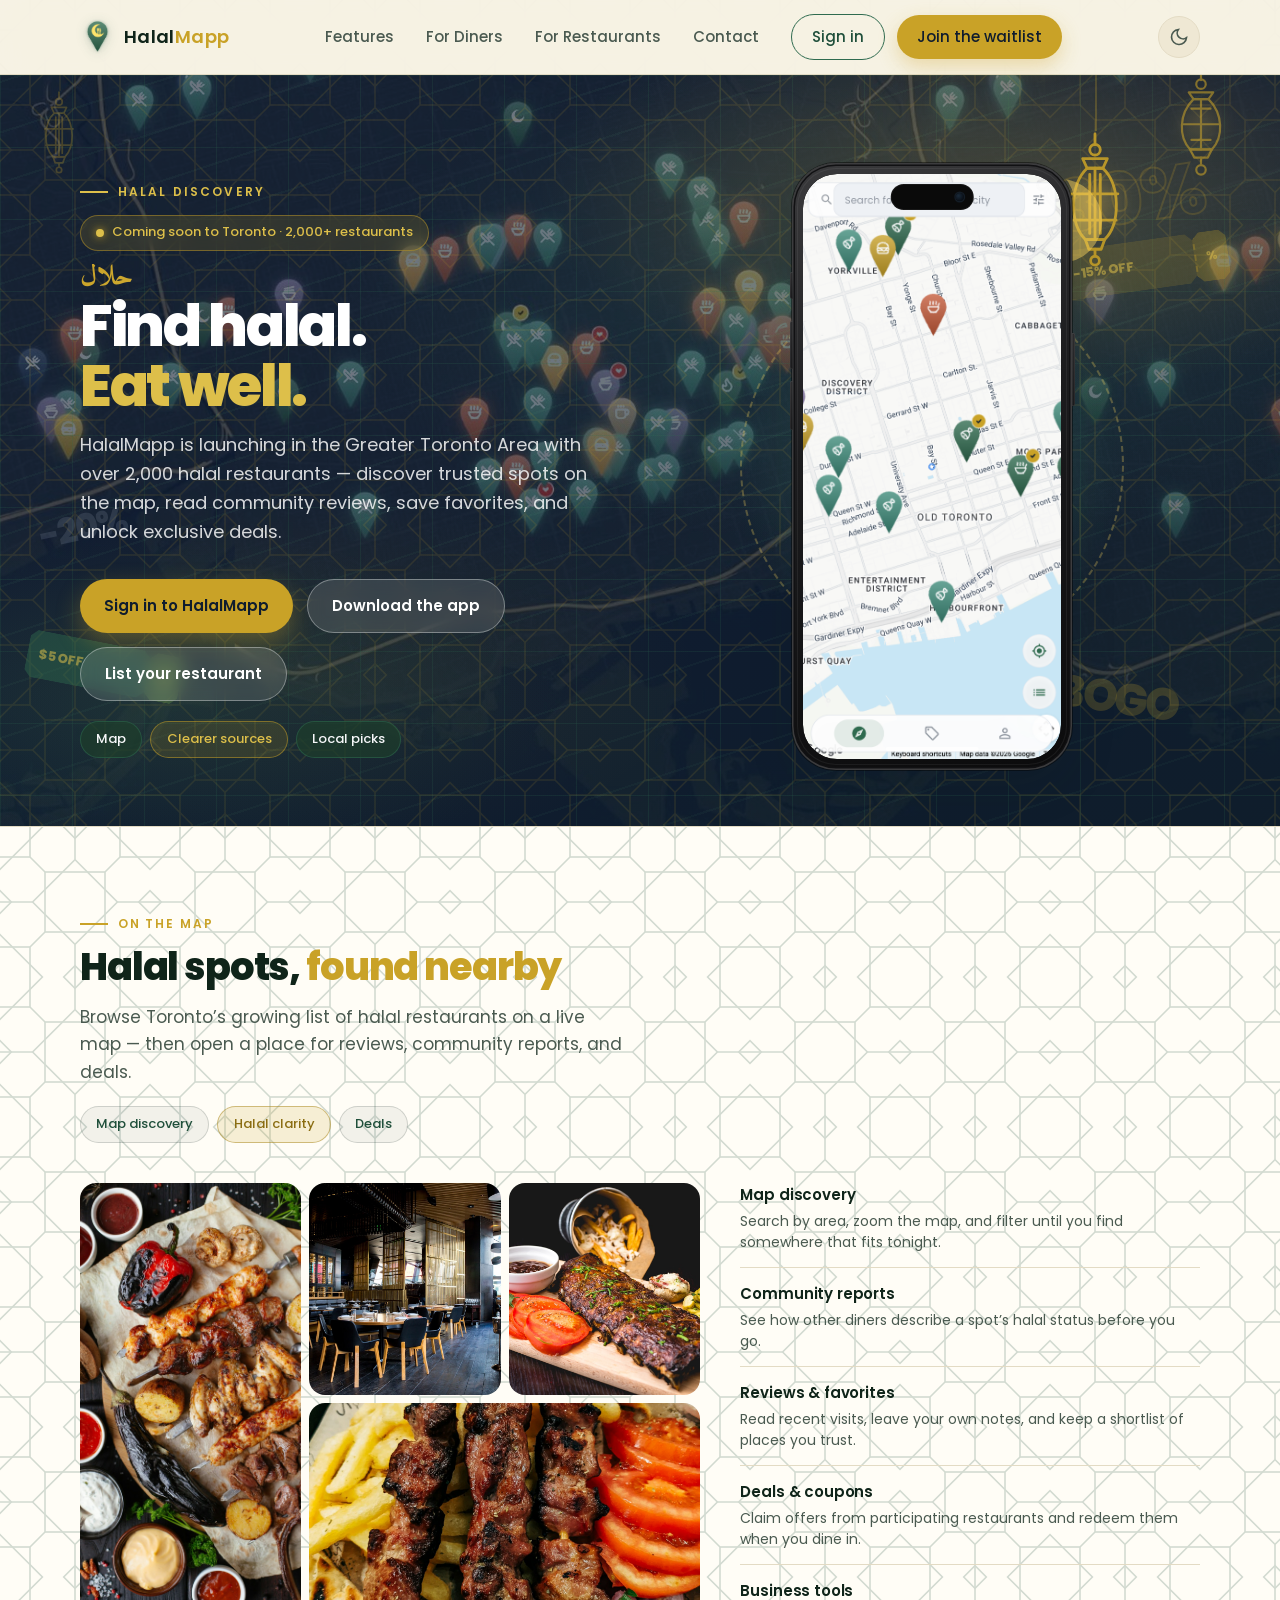
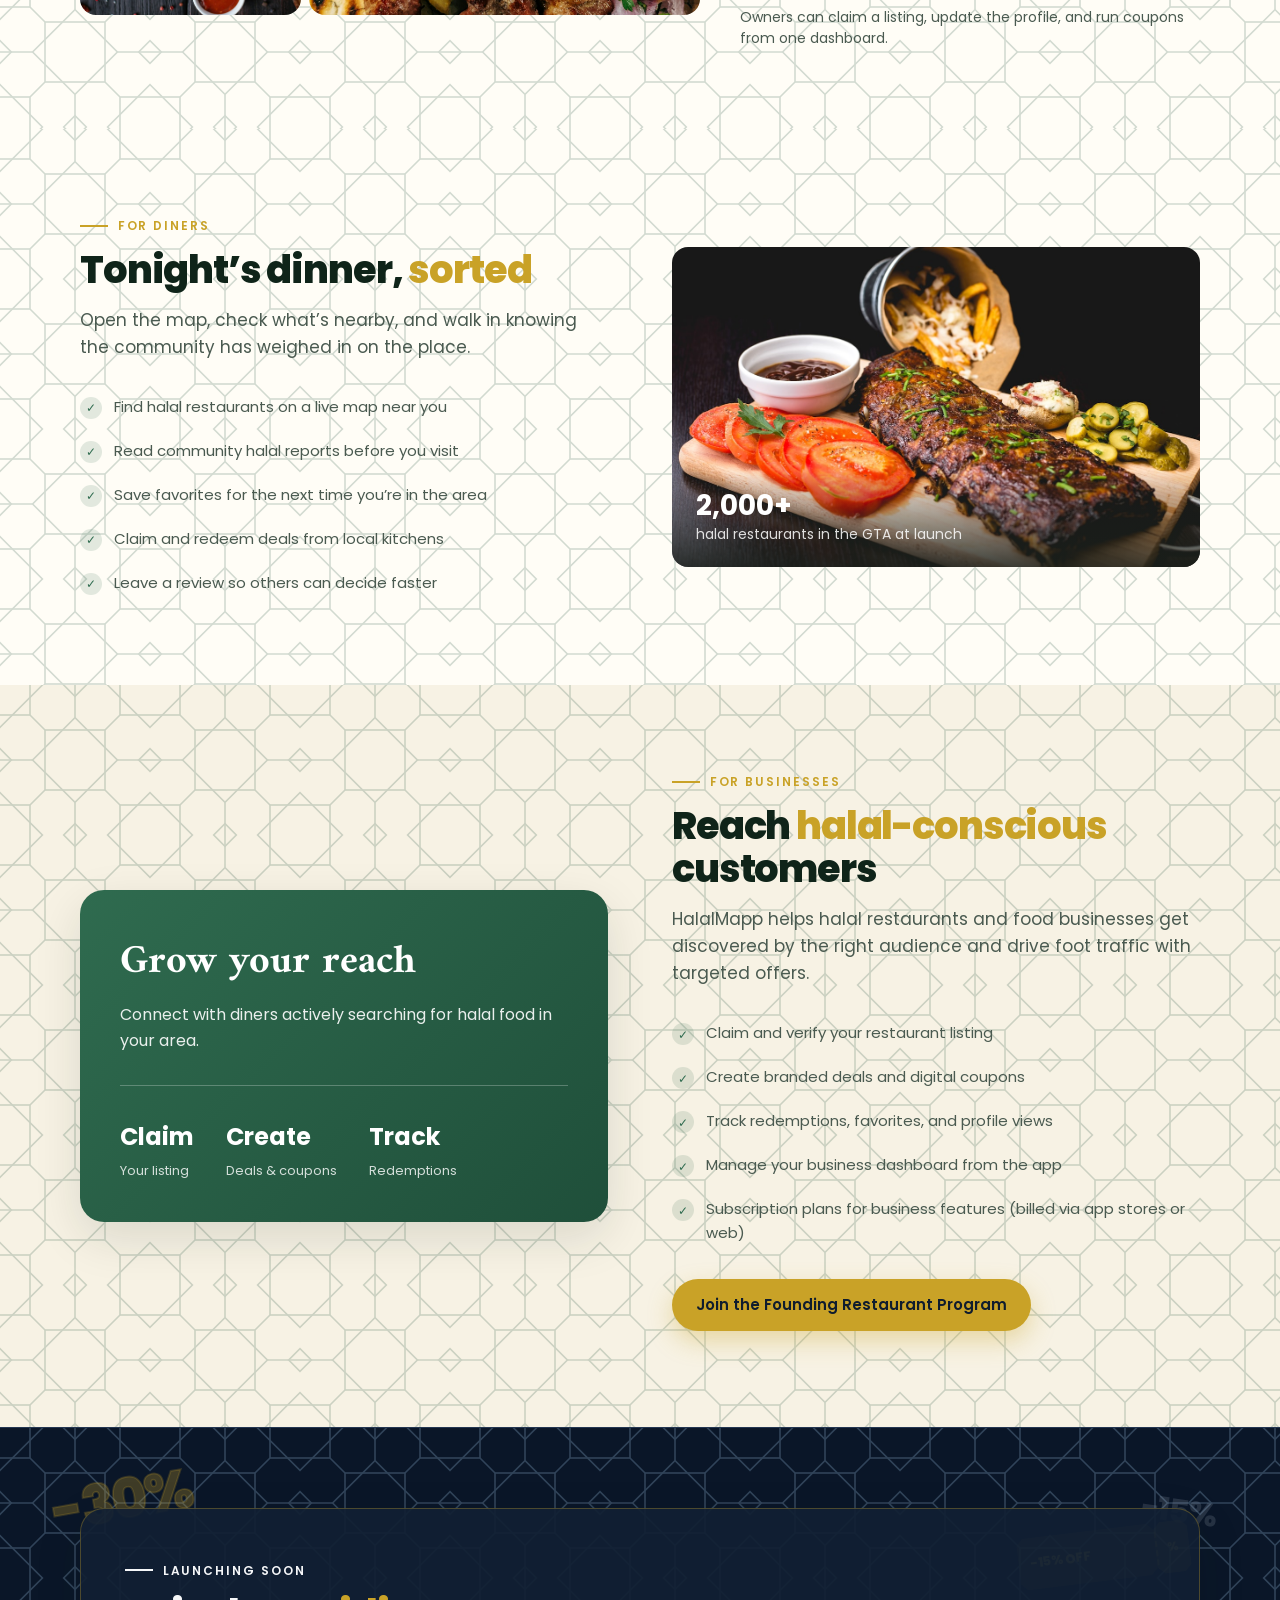
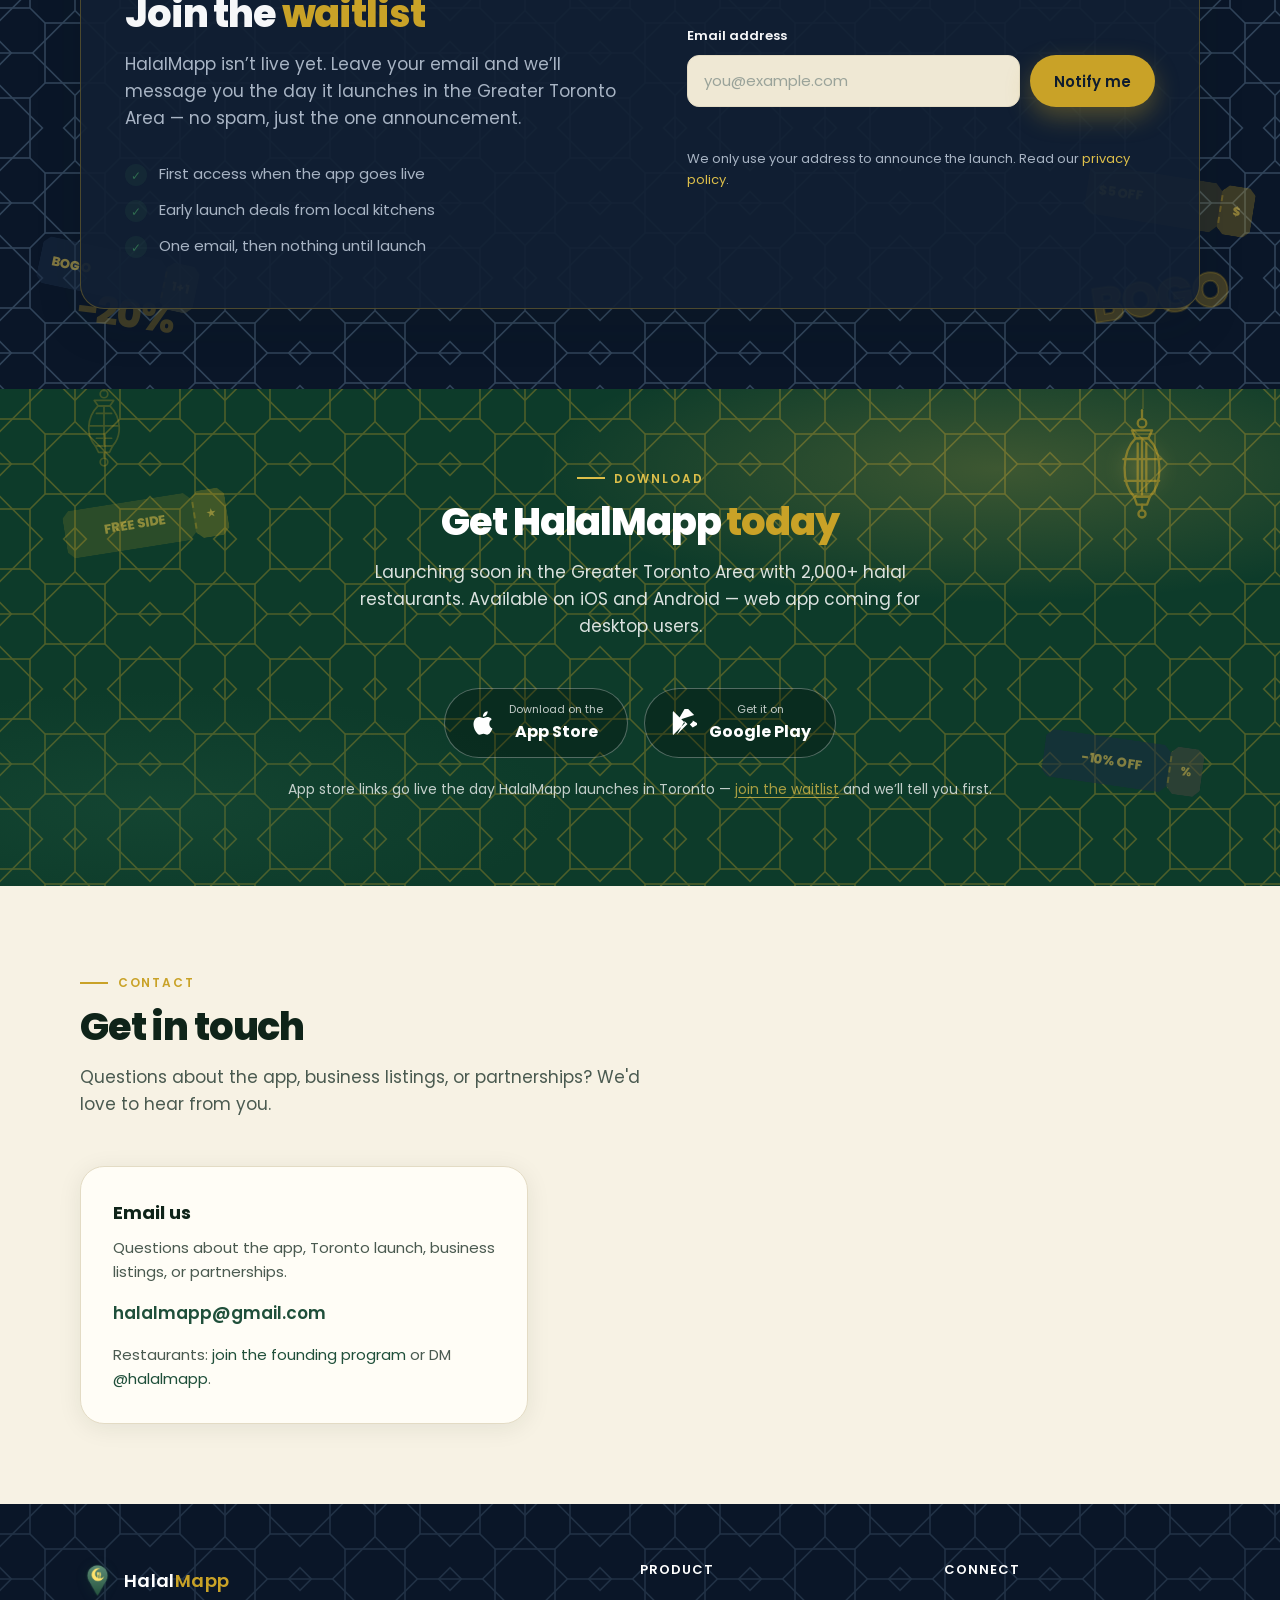
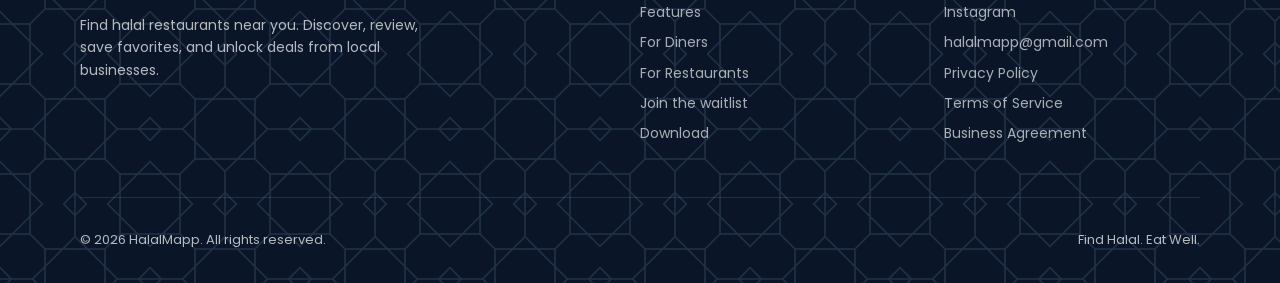
==== commit 7a4675b7: "Pull the hero map back and quiet the lattice over it. Cover was cropping the plate to a few downtown" ====
--- a/index.html
+++ b/index.html
@@ -68,7 +68,7 @@
   <main>
     <section class="hero">
       <div class="bg-map" aria-hidden="true"></div>
-      <div class="motif-lattice strong" aria-hidden="true"><i></i></div>
+      <div class="motif-lattice soft" aria-hidden="true"><i></i></div>
       <div class="glow-warm" aria-hidden="true"></div>
       <div class="deal-scatter" aria-hidden="true">
         <span class="pct-tag outline hide-mobile" style="top:12%;right:6%;font-size:4.5rem;transform:rotate(-9deg)">-30%</span>
--- a/css/brand.css
+++ b/css/brand.css
@@ -145,11 +145,27 @@
   position: absolute;
   inset: 0;
   background-image: url("/assets/map-bg-plate.jpg");
-  background-size: cover;
-  background-position: center;
-  background-repeat: no-repeat;
-  opacity: 0.38;
+  background-size: auto 100%;
+  background-position: center 40%;
+  background-repeat: repeat-x;
+  opacity: 0.5;
   filter: saturate(0.85) contrast(1.04) brightness(1.12);
+}
+
+.hero .bg-map::before {
+  /* Cover was cropping to a few downtown blocks. Size by height so the full
+     GTA plate stays in frame; repeat fills the wide hero. */
+  background-size: auto 108%;
+  background-position: center 36%;
+  opacity: 0.52;
+}
+
+.hero .motif-lattice {
+  opacity: 0.12;
+}
+
+.hero .bg-map::after {
+  background-color: rgba(10, 22, 40, 0.22);
 }
 
 .bg-map::after {
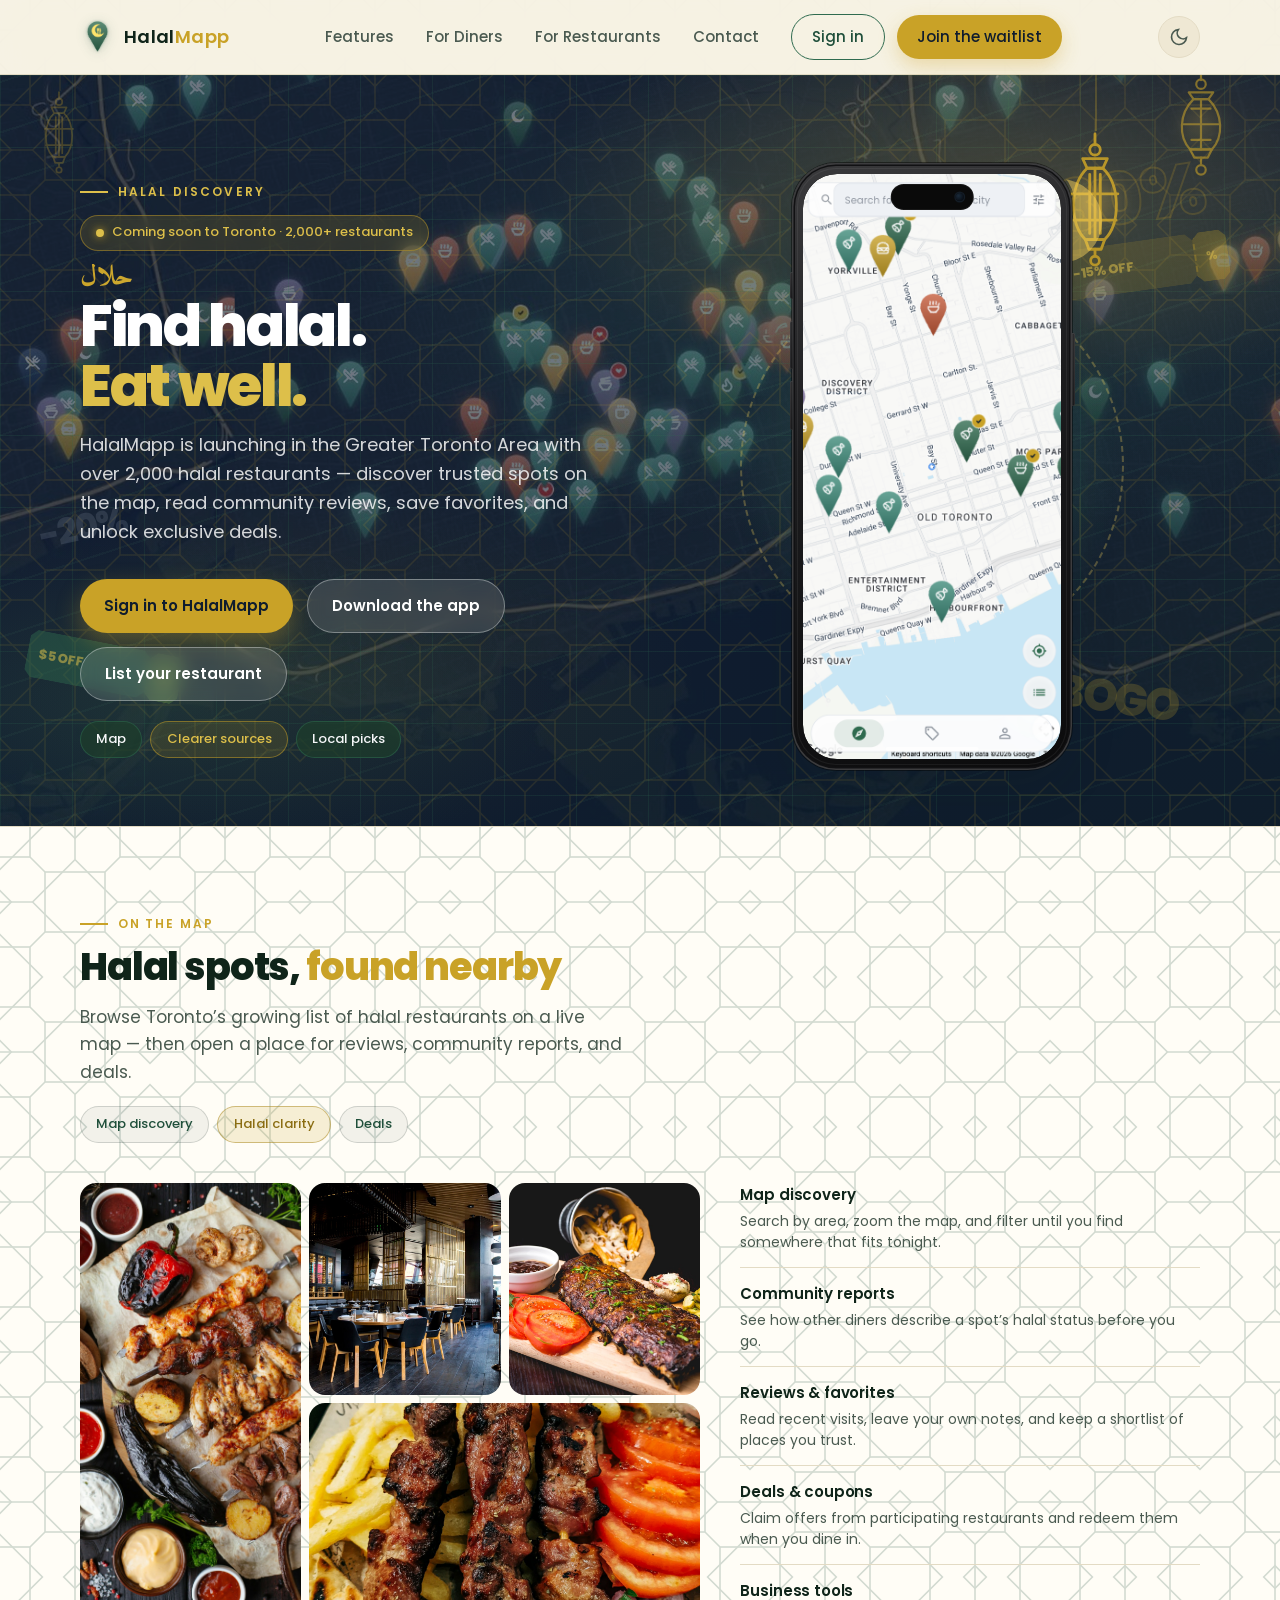
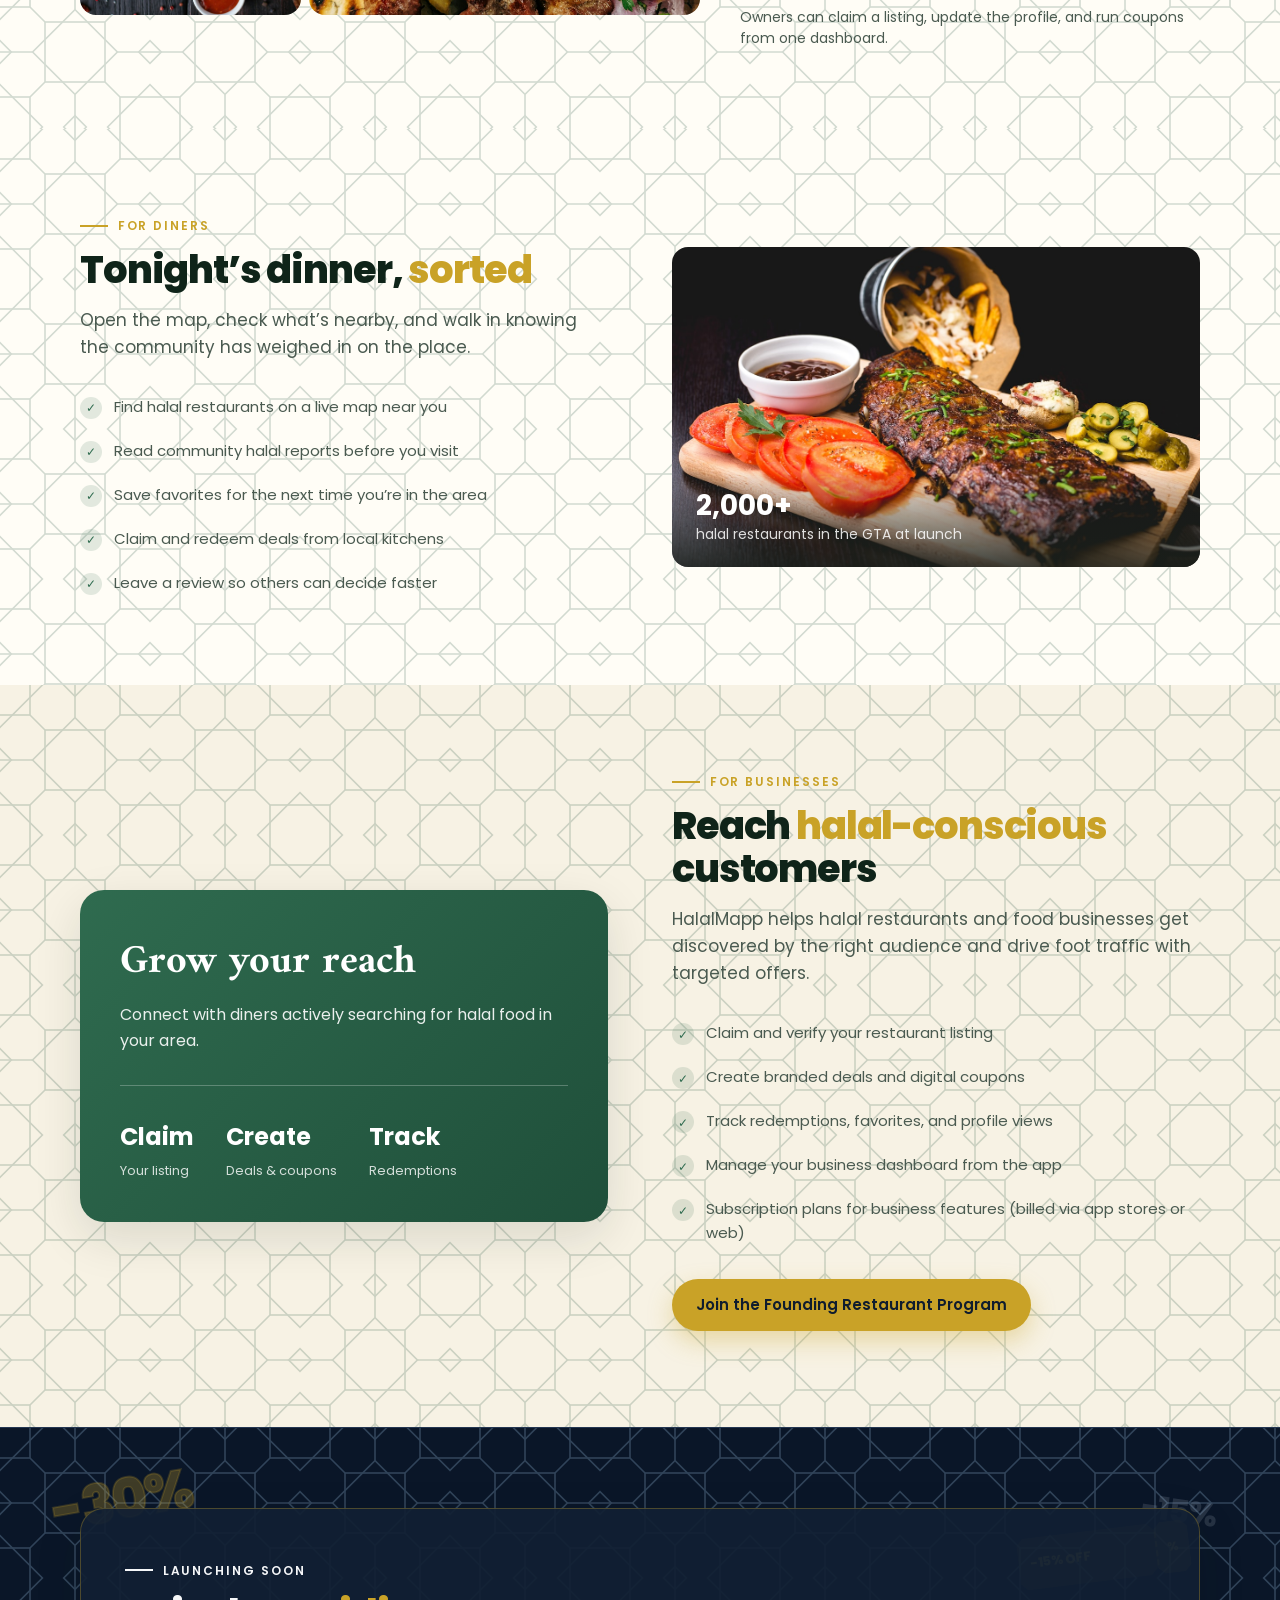
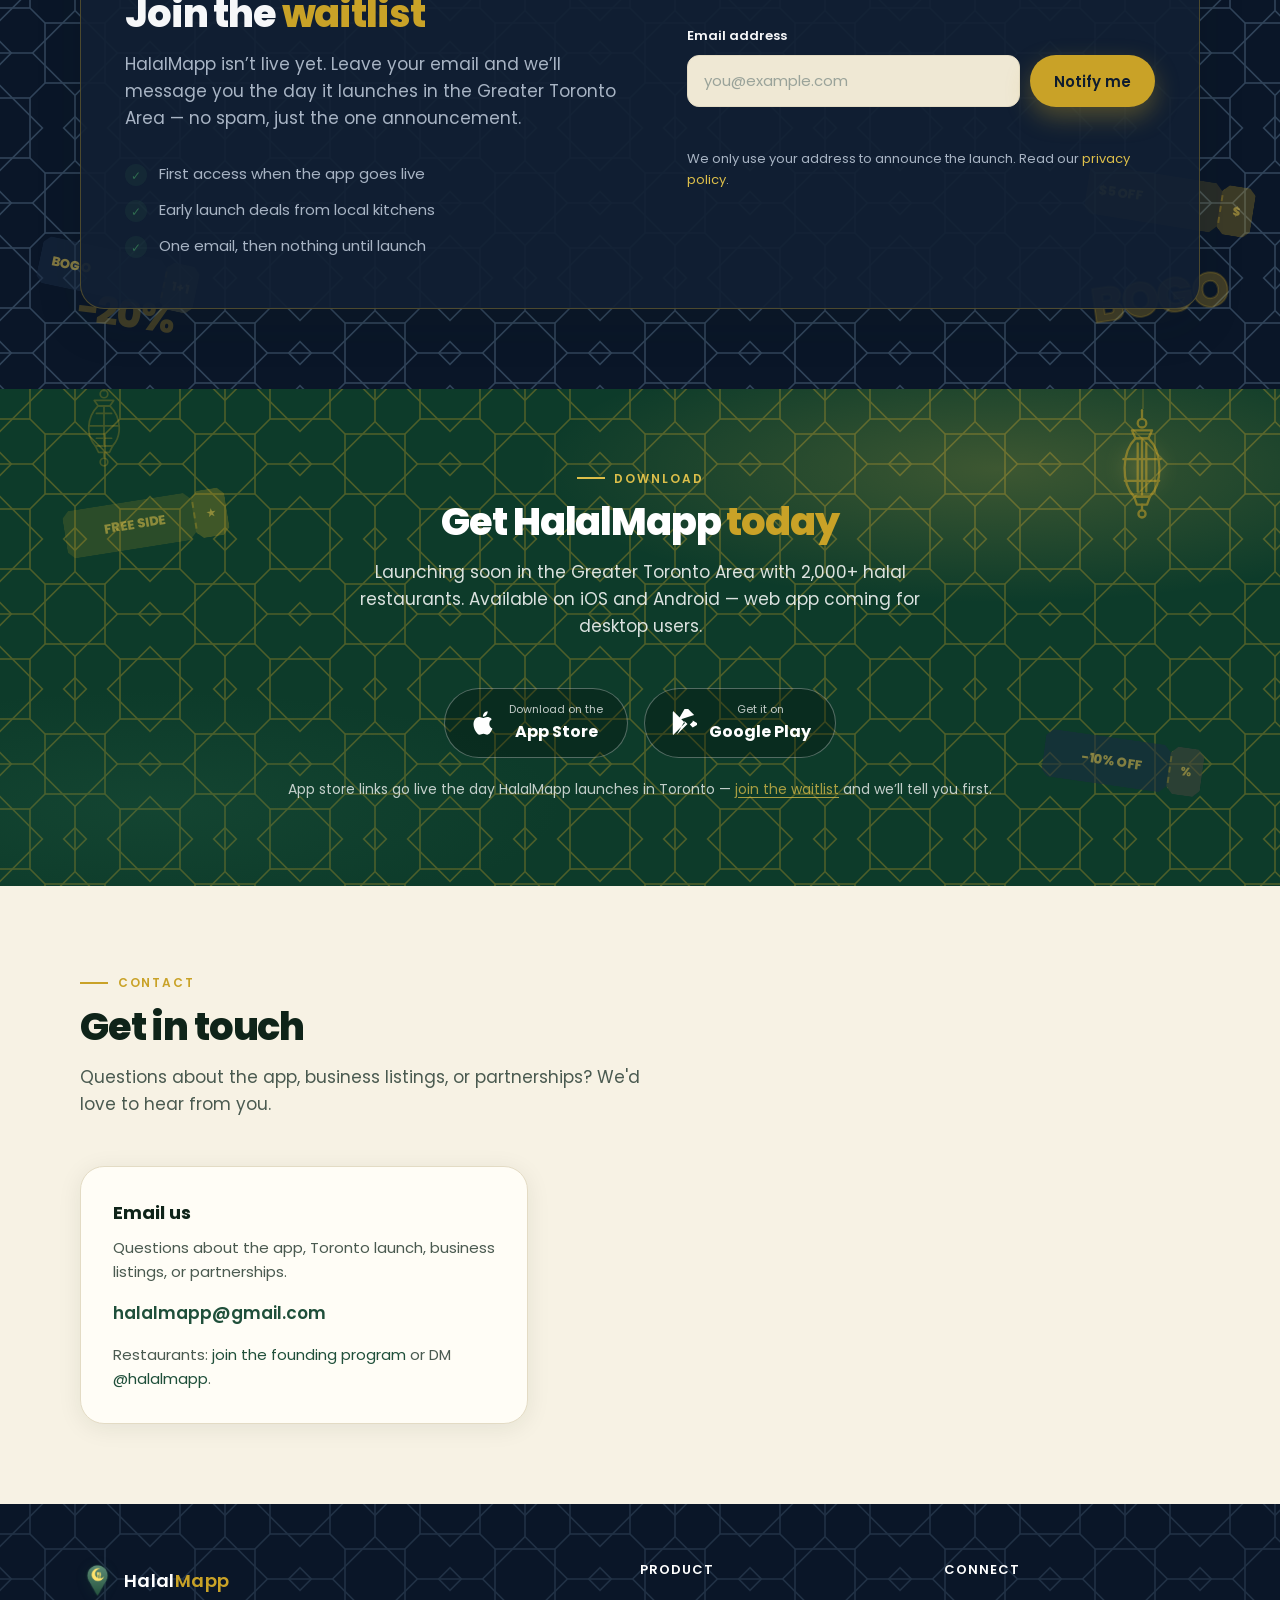
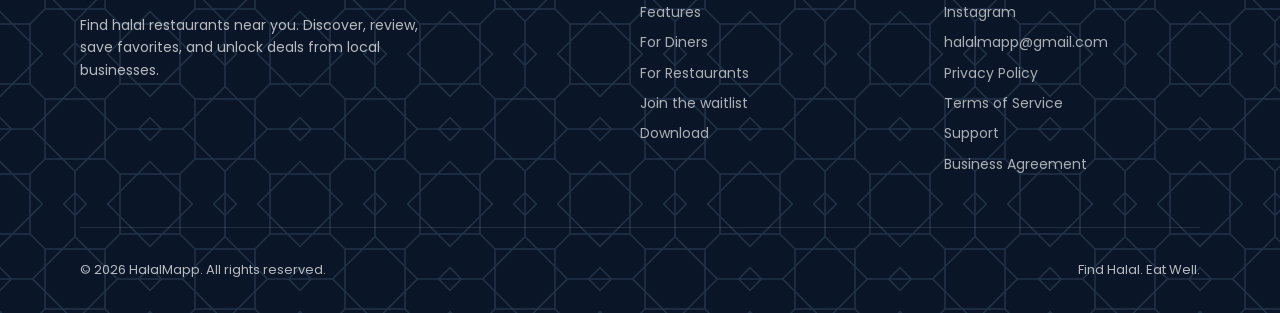
==== commit 553f54e8: "Align legal pages to 2-month founding trial and add Support page. Live site still said 3 months; ASC" ====
--- a/index.html
+++ b/index.html
@@ -405,6 +405,7 @@
           <a href="mailto:halalmapp@gmail.com">halalmapp@gmail.com</a>
           <a href="/privacy">Privacy Policy</a>
           <a href="/terms">Terms of Service</a>
+          <a href="/support">Support</a>
           <a href="/business-agreement">Business Agreement</a>
         </div>
       </div>
--- a/css/styles.css
+++ b/css/styles.css
@@ -1365,6 +1365,23 @@
   margin-top: 0.25rem;
 }
 
+.partner-call {
+  margin: 1.5rem 0 0;
+  padding: 1.15rem 1.25rem;
+  border: 1px solid var(--border);
+  border-radius: var(--radius-sm);
+  background: var(--surface-muted);
+  color: var(--text-secondary);
+  font-size: 0.9375rem;
+  line-height: 1.5;
+}
+
+.partner-call strong {
+  display: block;
+  margin-bottom: 0.35rem;
+  color: var(--text);
+}
+
 .optional {
   font-weight: 400;
   color: var(--text-light);
@@ -1604,6 +1621,101 @@
   word-break: break-word;
 }
 
+.legal-body-wide {
+  max-width: 52rem;
+}
+
+.legal-parties {
+  display: grid;
+  gap: 0.75rem 1.5rem;
+  margin: 0 0 2rem;
+  padding: 1rem 1.15rem;
+  border: 1px solid var(--border);
+  border-radius: 12px;
+  background: var(--surface-muted, #f6f3ee);
+}
+
+.legal-parties div {
+  display: grid;
+  gap: 0.15rem;
+}
+
+.legal-parties dt {
+  font-size: 0.75rem;
+  font-weight: 600;
+  letter-spacing: 0.04em;
+  text-transform: uppercase;
+  color: var(--text-secondary);
+}
+
+.legal-parties dd {
+  margin: 0;
+  font-size: 0.9375rem;
+  color: var(--text);
+}
+
+.legal-clause {
+  margin: 0.85rem 0;
+}
+
+.legal-clause strong {
+  color: var(--text);
+  margin-right: 0.25rem;
+}
+
+.legal-summary {
+  margin: 0 0 2rem;
+  padding: 1.1rem 1.35rem;
+  border: 1px solid var(--border);
+  border-left: 4px solid var(--primary, #2F6B4F);
+  border-radius: 10px;
+  background: var(--surface-muted, #f6f3ee);
+}
+
+.legal-summary h2 {
+  margin: 0 0 0.6rem;
+  font-size: 1.05rem;
+}
+
+.legal-summary ul {
+  margin: 0;
+  padding-left: 1.2rem;
+}
+
+.legal-summary li {
+  margin: 0.35rem 0;
+  font-size: 0.9375rem;
+}
+
+.legal-table {
+  width: 100%;
+  border-collapse: collapse;
+  margin: 1rem 0 1.25rem;
+  font-size: 0.8125rem;
+}
+
+.legal-table th,
+.legal-table td {
+  border: 1px solid var(--border);
+  padding: 0.65rem 0.7rem;
+  text-align: left;
+  vertical-align: top;
+  color: var(--text-secondary);
+}
+
+.legal-table th {
+  background: var(--surface-muted, #f6f3ee);
+  color: var(--text);
+  font-weight: 600;
+}
+
+.legal-body h3 {
+  font-size: 1.05rem;
+  font-weight: 600;
+  margin: 1.75rem 0 0.6rem;
+  color: var(--text);
+}
+
 /* ─── Status pages (subscribe success/cancel) ─── */
 
 .status-page {
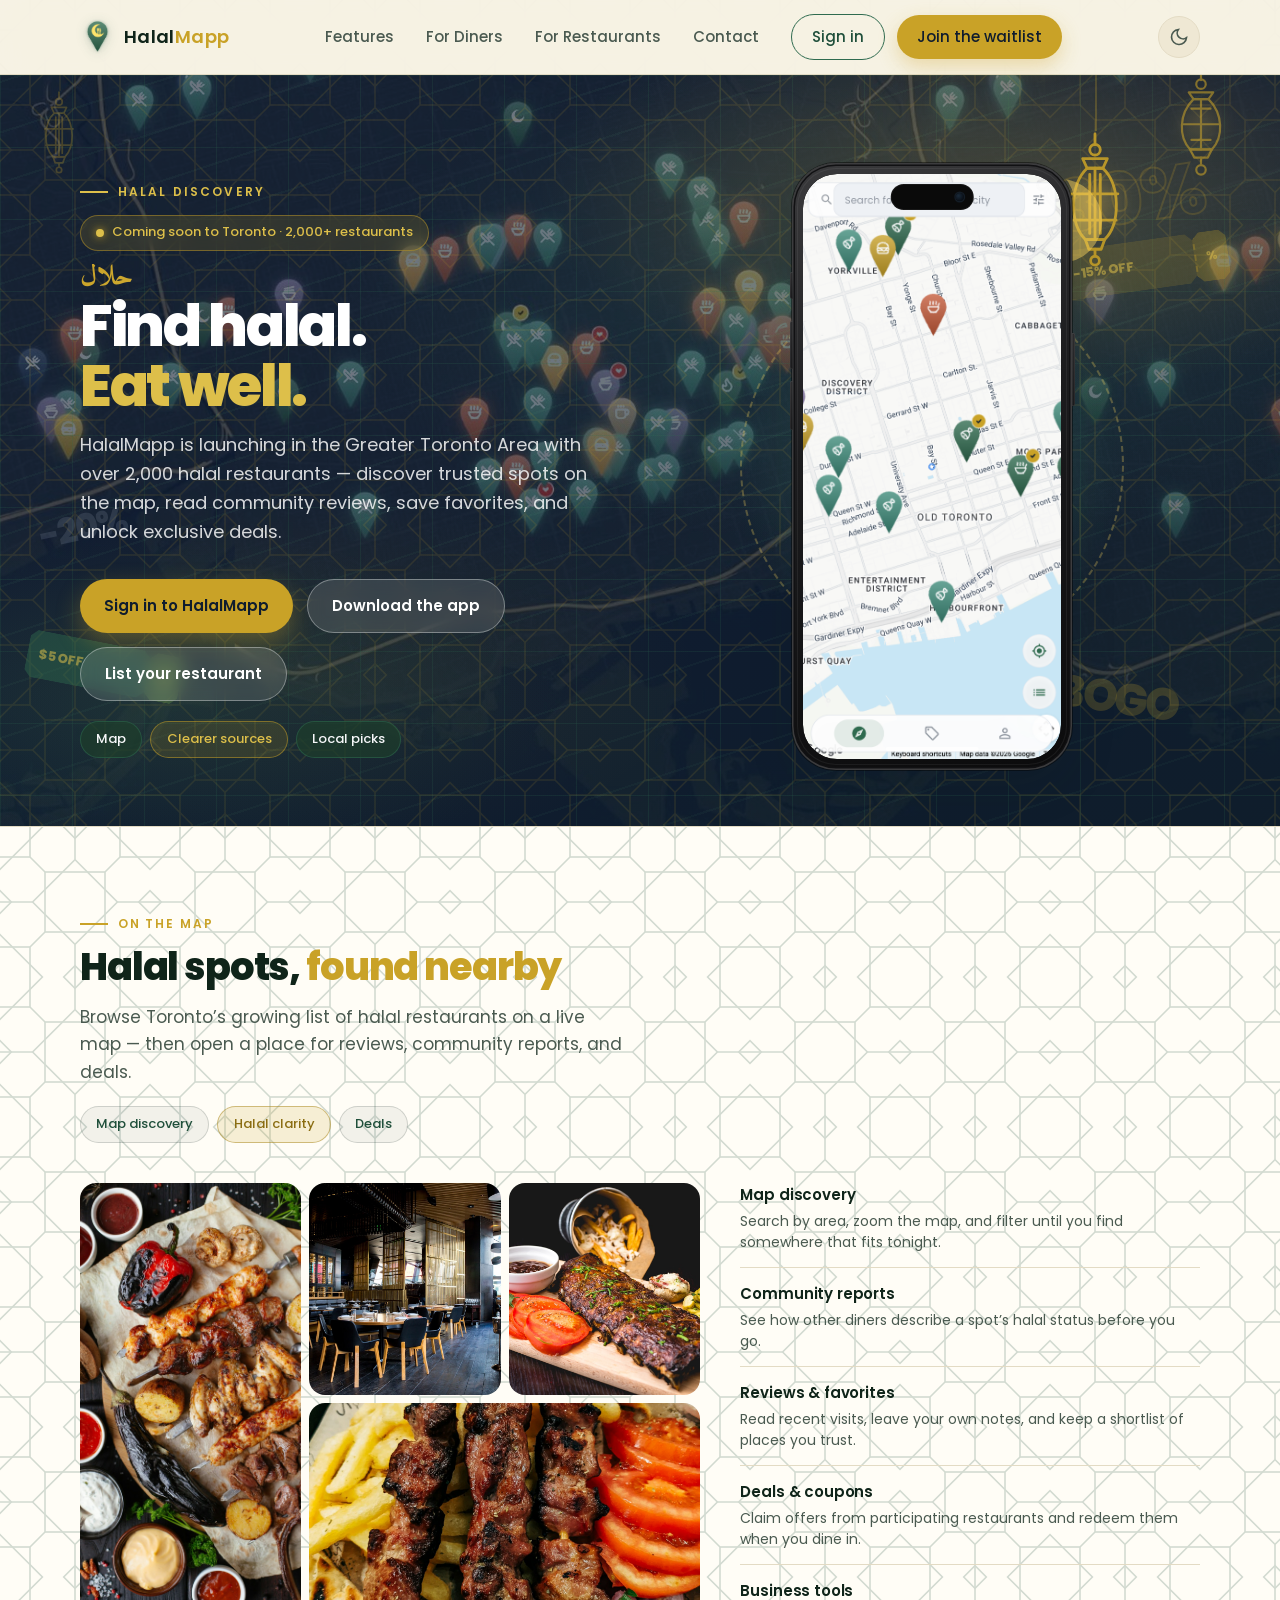
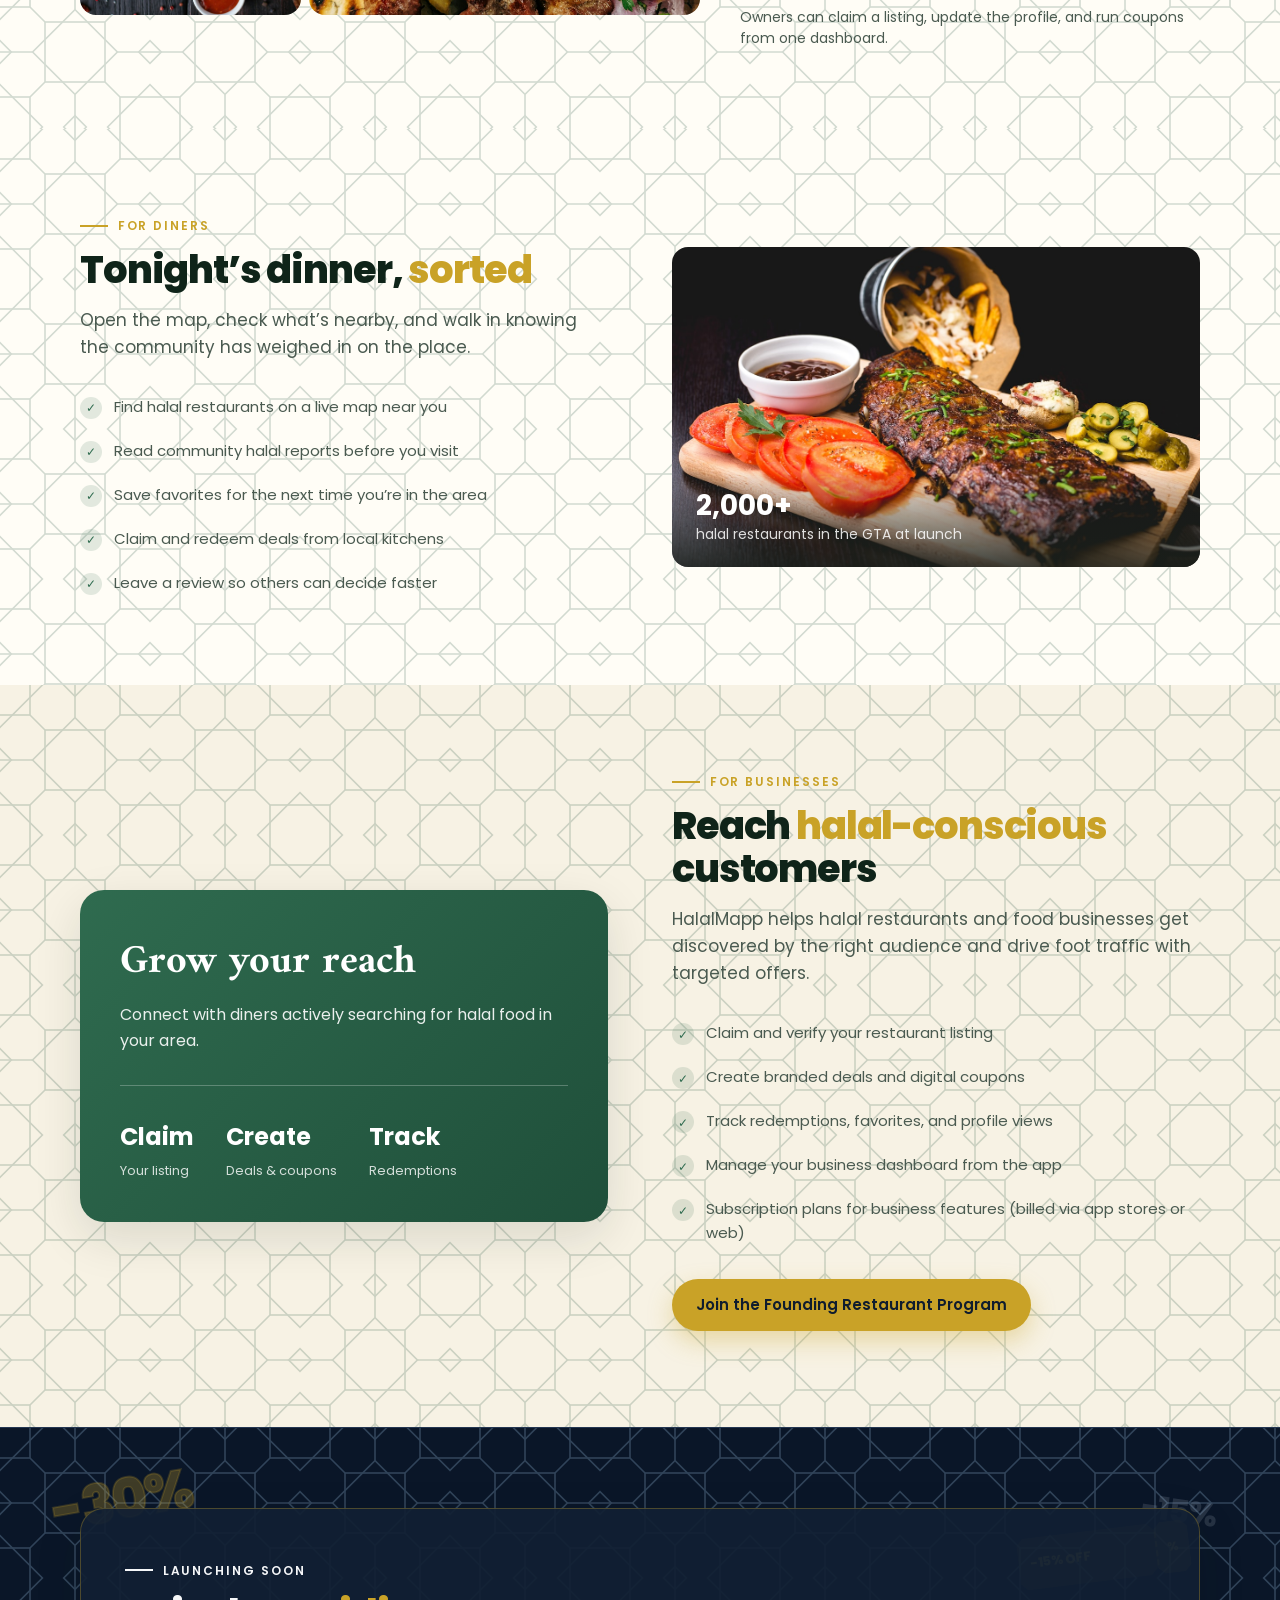
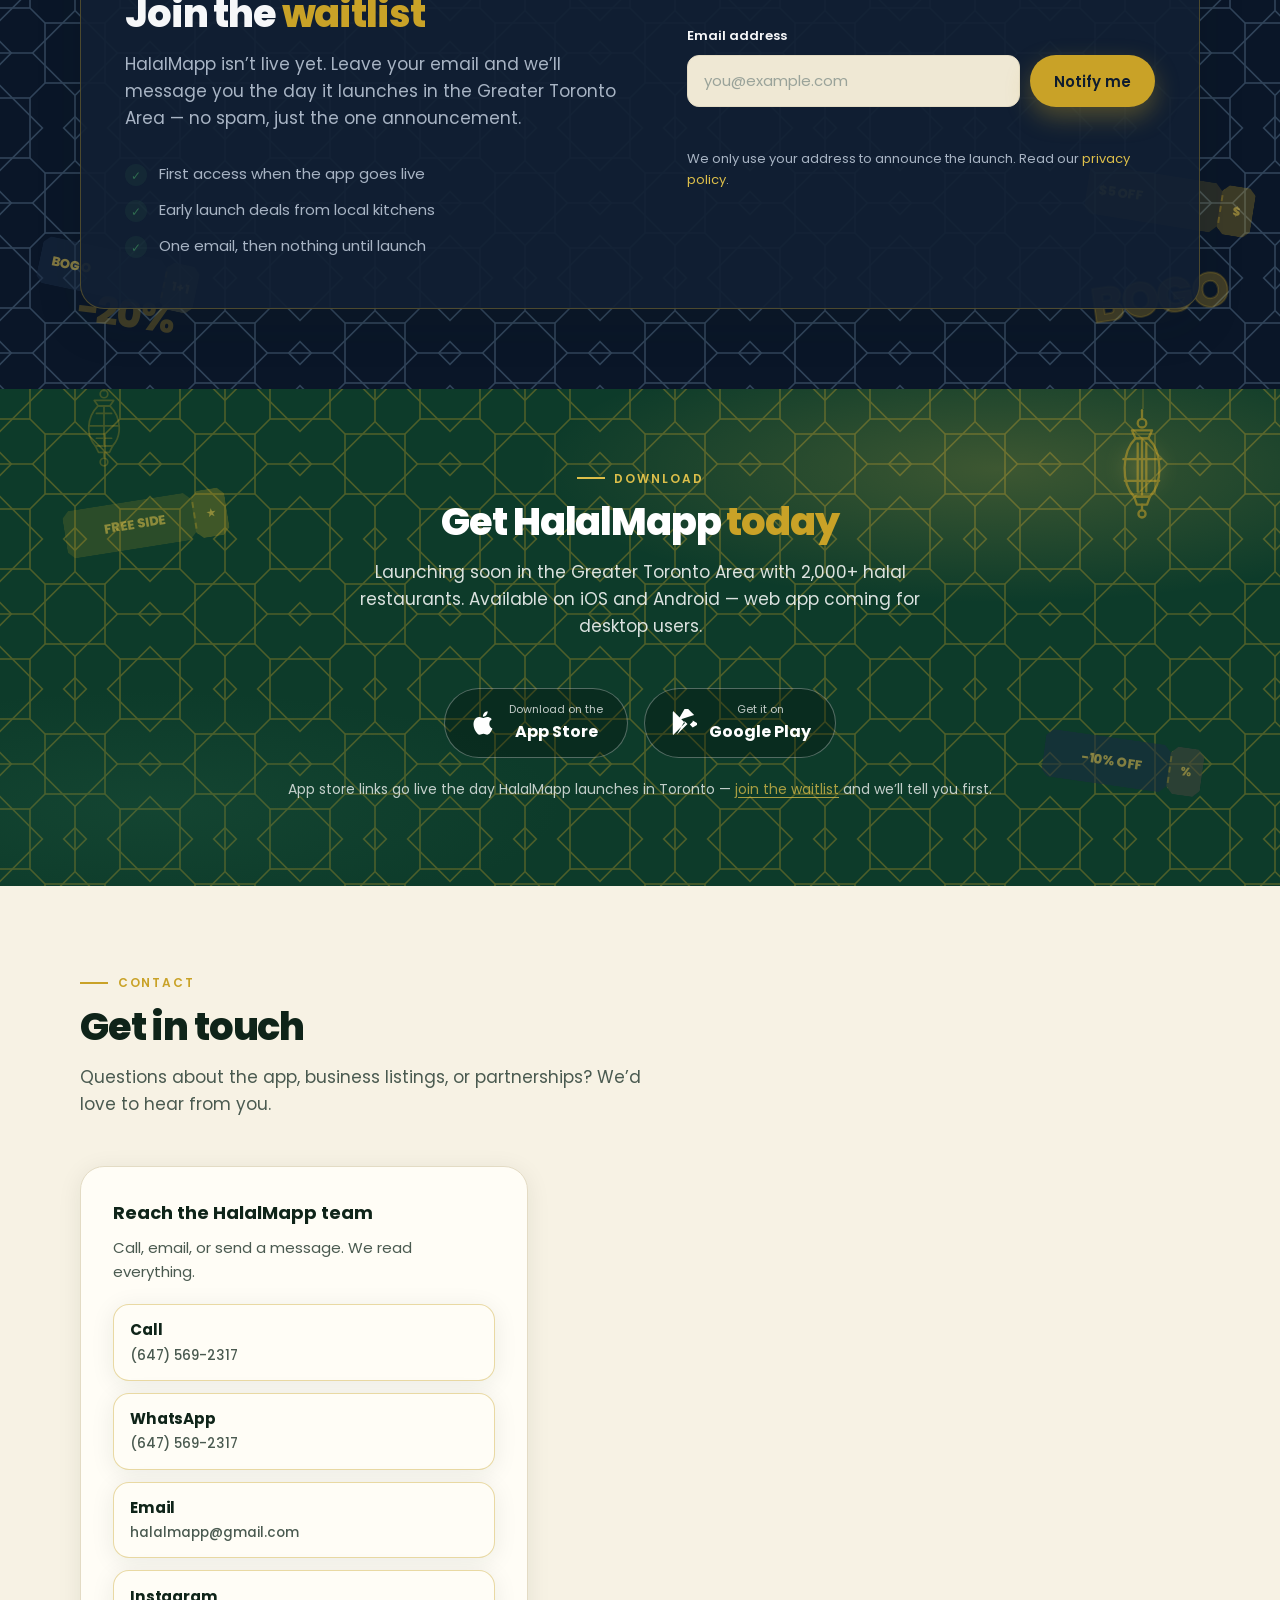
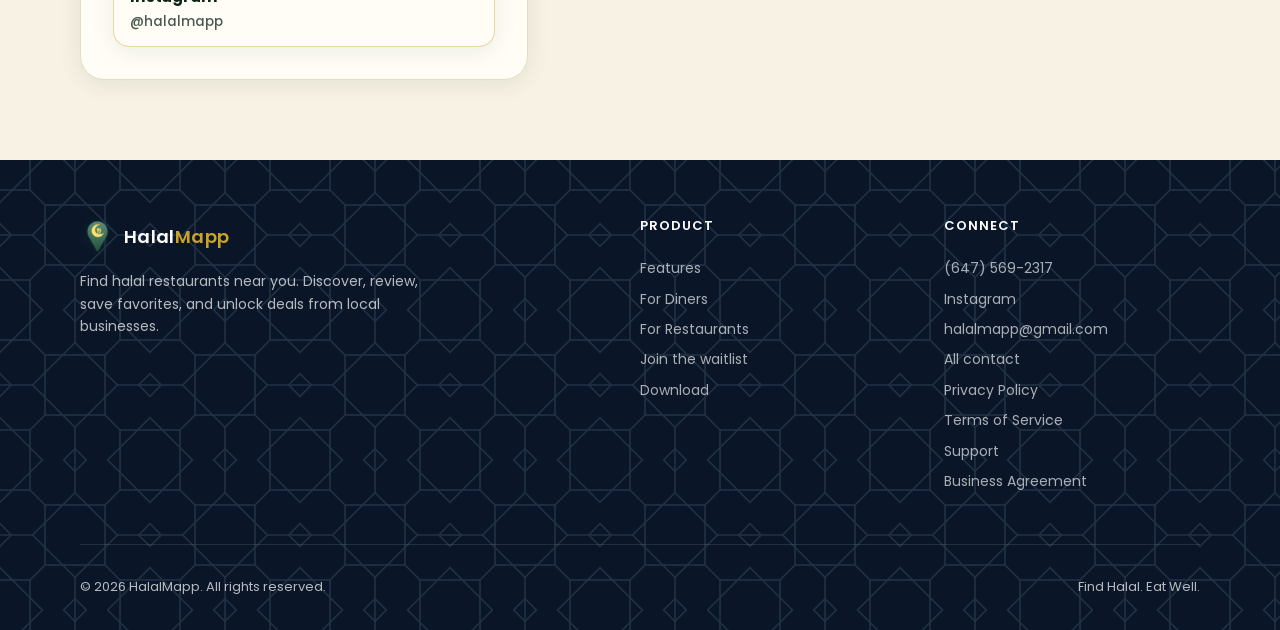
==== commit 33bd9b15: "Add a public contact page at /connect for pamphlet QR scans. Co-authored-by: Cursor <cursoragent@cur" ====
--- a/index.html
+++ b/index.html
@@ -364,16 +364,37 @@
       <div class="container">
         <span class="section-label">Contact</span>
         <h2 class="section-title">Get in touch</h2>
-        <p class="section-subtitle">Questions about the app, business listings, or partnerships? We'd love to hear from you.</p>
+        <p class="section-subtitle">Questions about the app, business listings, or partnerships? We’d love to hear from you.</p>
         <div class="contact-single">
           <div class="contact-card">
-            <h3>Email us</h3>
-            <p>Questions about the app, Toronto launch, business listings, or partnerships.</p>
-            <a href="mailto:halalmapp@gmail.com" class="contact-email">halalmapp@gmail.com</a>
-            <p style="margin-top: 1rem;">
-              Restaurants: <a href="/restaurants">join the founding program</a>
-              or DM <a href="https://www.instagram.com/halalmapp" target="_blank" rel="noopener">@halalmapp</a>.
-            </p>
+            <h3>Reach the HalalMapp team</h3>
+            <p>Call, email, or send a message. We read everything.</p>
+            <div class="contact-links">
+              <a class="connect-link" href="tel:+16475692317">
+                <span class="connect-copy">
+                  <strong>Call</strong>
+                  <span>(647) 569-2317</span>
+                </span>
+              </a>
+              <a class="connect-link" href="https://wa.me/16475692317" target="_blank" rel="noopener">
+                <span class="connect-copy">
+                  <strong>WhatsApp</strong>
+                  <span>(647) 569-2317</span>
+                </span>
+              </a>
+              <a class="connect-link" href="mailto:halalmapp@gmail.com">
+                <span class="connect-copy">
+                  <strong>Email</strong>
+                  <span>halalmapp@gmail.com</span>
+                </span>
+              </a>
+              <a class="connect-link" href="https://www.instagram.com/halalmapp" target="_blank" rel="noopener">
+                <span class="connect-copy">
+                  <strong>Instagram</strong>
+                  <span>@halalmapp</span>
+                </span>
+              </a>
+            </div>
           </div>
         </div>
       </div>
@@ -401,8 +422,10 @@
         </div>
         <div class="footer-col">
           <h4>Connect</h4>
+          <a href="tel:+16475692317">(647) 569-2317</a>
           <a href="https://www.instagram.com/halalmapp" target="_blank" rel="noopener">Instagram</a>
           <a href="mailto:halalmapp@gmail.com">halalmapp@gmail.com</a>
+          <a href="/connect">All contact</a>
           <a href="/privacy">Privacy Policy</a>
           <a href="/terms">Terms of Service</a>
           <a href="/support">Support</a>
--- a/css/brand.css
+++ b/css/brand.css
@@ -457,3 +457,152 @@
 .waitlist-section .deal-scatter .pct-tag.faint {
   color: rgba(168, 180, 196, 0.18);
 }
+
+/* ─── Connect (Linktree-style scan page) ─── */
+
+.connect-page {
+  min-height: 100vh;
+  background: #0f2419;
+  color: #f6f7f9;
+}
+
+html:has(body.connect-page) {
+  background: #0f2419;
+}
+
+body.connect-page::before {
+  display: none;
+}
+
+.connect-page .motif-lattice {
+  position: fixed;
+  inset: 0;
+  z-index: 0;
+  opacity: 0.22;
+  pointer-events: none;
+}
+
+.connect {
+  position: relative;
+  z-index: 1;
+  width: min(26rem, calc(100% - 2rem));
+  margin: 0 auto;
+  padding: 2.4rem 0 3rem;
+  text-align: center;
+}
+
+.connect-logo {
+  width: 4.4rem;
+  height: auto;
+  margin: 0 auto 0.7rem;
+  display: block;
+  filter: drop-shadow(0 10px 24px rgba(0, 0, 0, 0.28));
+}
+
+.connect-arabic {
+  margin: 0 0 0.35rem;
+  font-family: var(--font-display), "Amiri", Georgia, serif;
+  font-size: 1.35rem;
+  color: #ddbf4a;
+  line-height: 1;
+}
+
+.connect h1 {
+  margin: 0;
+  font-size: 2rem;
+  font-weight: 800;
+  letter-spacing: -0.03em;
+  color: #f6f7f9;
+}
+
+.connect h1 span { color: #ddbf4a; }
+
+.connect-slogan {
+  margin: 0.55rem 0 0;
+  font-size: 0.72rem;
+  font-weight: 600;
+  letter-spacing: 0.16em;
+  text-transform: uppercase;
+  color: #ddbf4a;
+}
+
+.connect-lead {
+  margin: 0.85rem auto 1.5rem;
+  max-width: 22rem;
+  font-size: 0.95rem;
+  line-height: 1.45;
+  color: rgba(246, 247, 249, 0.72);
+}
+
+.connect-links {
+  display: flex;
+  flex-direction: column;
+  gap: 0.7rem;
+  text-align: left;
+}
+
+.connect-link {
+  display: flex;
+  align-items: center;
+  gap: 0.9rem;
+  padding: 0.85rem 1rem;
+  background: #fffdf6;
+  color: #0f2419;
+  border: 1px solid rgba(201, 162, 39, 0.4);
+  border-radius: 16px;
+  text-decoration: none;
+  box-shadow: 0 10px 28px rgba(0, 0, 0, 0.16);
+}
+
+.connect-link:hover,
+.connect-link:focus-visible {
+  transform: translateY(-1px);
+  border-color: #c9a227;
+}
+
+.connect-ico {
+  flex-shrink: 0;
+  width: 2.4rem;
+  height: 2.4rem;
+  border-radius: 12px;
+  display: grid;
+  place-items: center;
+  background: #e8f2ec;
+  color: #1f4f3a;
+}
+
+.connect-ico svg {
+  width: 1.2rem;
+  height: 1.2rem;
+}
+
+.connect-copy {
+  display: flex;
+  flex-direction: column;
+  gap: 0.12rem;
+  min-width: 0;
+}
+
+.connect-copy strong {
+  font-size: 0.95rem;
+  font-weight: 700;
+  letter-spacing: -0.01em;
+}
+
+.connect-copy span {
+  font-size: 0.84rem;
+  font-weight: 500;
+  color: #4a5a50;
+}
+
+.contact-links {
+  display: flex;
+  flex-direction: column;
+  gap: 0.75rem;
+  max-width: 28rem;
+  margin-top: 1.25rem;
+}
+
+.contact-links .connect-link {
+  box-shadow: var(--shadow);
+}
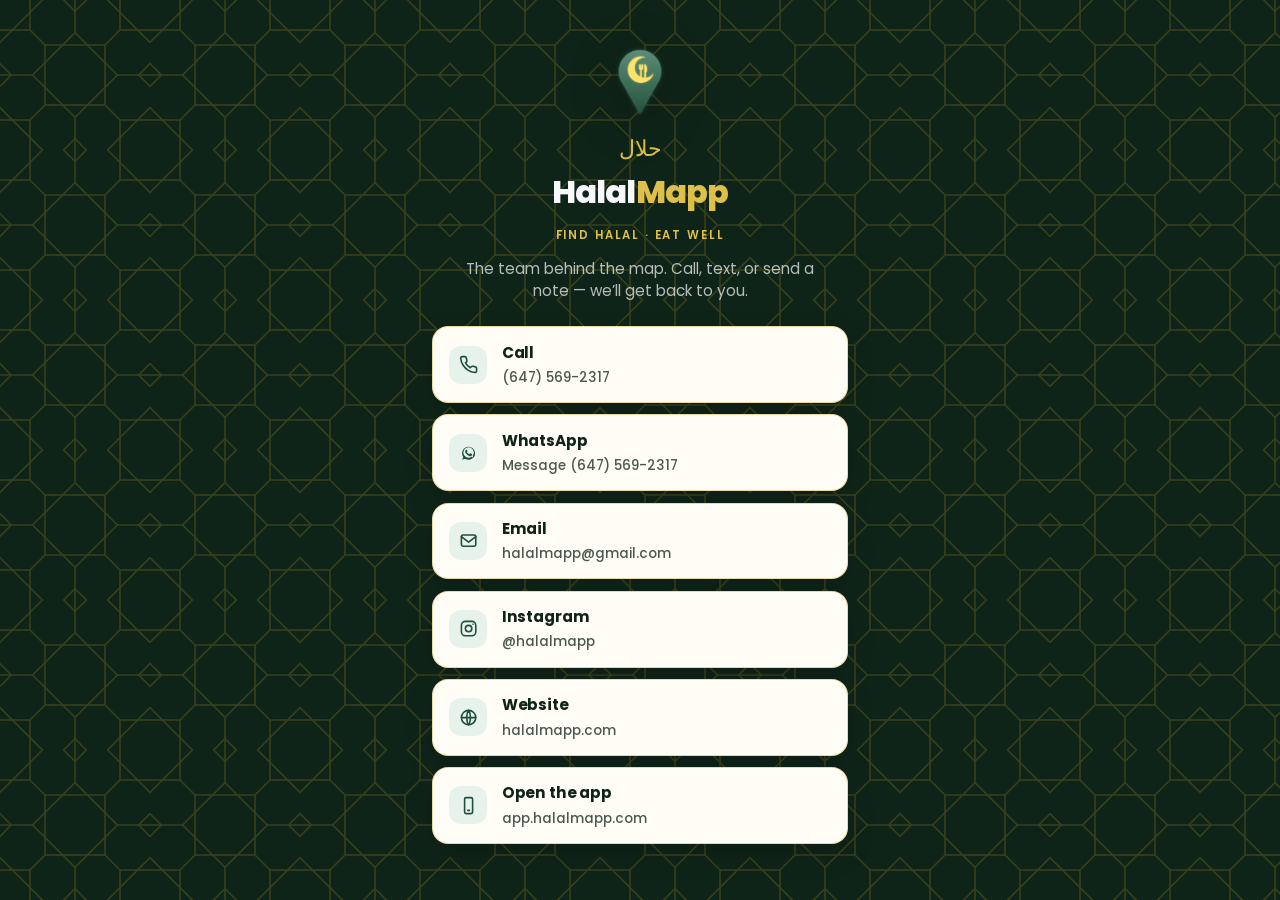
==== commit 6e56860f: "Send pamphlet QR scans on halalmapp.com to the contact page. Co-authored-by: Cursor <cursoragent@cur" ====
--- a/index.html
+++ b/index.html
@@ -1,445 +1,14 @@
 <!DOCTYPE html>
-<html lang="en" data-theme="light">
+<html lang="en">
 <head>
   <meta charset="UTF-8">
-  <meta name="viewport" content="width=device-width, initial-scale=1.0">
-  <meta name="description" content="HalalMapp helps you find halal restaurants near you. Discover, review, save favorites, and unlock exclusive deals from local businesses.">
-  <meta name="theme-color" content="#2F6B4F">
-  <title>HalalMapp — Find Halal. Eat Well.</title>
-  <link rel="icon" href="/assets/favicon.ico" sizes="any">
-  <link rel="icon" href="/assets/favicon.png" type="image/png" sizes="32x32">
-  <link rel="apple-touch-icon" href="/assets/apple-touch-icon.png">
-  <link rel="preconnect" href="https://fonts.googleapis.com">
-  <link rel="preconnect" href="https://fonts.gstatic.com" crossorigin>
-  <link href="https://fonts.googleapis.com/css2?family=Amiri:wght@700&family=Poppins:wght@400;500;600;700;800&display=swap" rel="stylesheet">
-  <script>
-    (function () {
-      try {
-        var saved = localStorage.getItem("halalmapp.theme");
-        var dark = saved ? saved === "dark" : window.matchMedia("(prefers-color-scheme: dark)").matches;
-        document.documentElement.dataset.theme = dark ? "dark" : "light";
-      } catch (_) {}
-    })();
-  </script>
-  <link rel="stylesheet" href="/css/styles.css">
-  <link rel="stylesheet" href="/css/brand.css">
+  <meta name="viewport" content="width=device-width, initial-scale=1">
+  <title>HalalMapp</title>
+  <meta http-equiv="refresh" content="0;url=/connect">
+  <link rel="canonical" href="https://halalmapp.com/connect">
+  <script>location.replace("/connect");</script>
 </head>
 <body>
-  <header class="site-header">
-    <div class="container header-inner">
-      <a href="/" class="logo">
-        <img class="logo-image" src="/assets/halalmapp-logo-official.png" alt="" width="40" height="48">
-        <span>Halal<span class="logo-accent">Mapp</span></span>
-      </a>
-      <nav class="nav-desktop" aria-label="Main">
-        <a href="#features">Features</a>
-        <a href="#diners">For Diners</a>
-        <a href="/restaurants">For Restaurants</a>
-        <a href="#contact">Contact</a>
-        <div class="nav-actions">
-          <a href="https://app.halalmapp.com" class="nav-signin">Sign in</a>
-          <a href="#waitlist" class="nav-cta">Join the waitlist</a>
-        </div>
-      </nav>
-      <button class="theme-toggle" type="button" aria-label="Switch to dark mode" title="Switch color theme">
-        <svg class="theme-icon theme-icon--sun" width="20" height="20" viewBox="0 0 24 24" fill="none" stroke="currentColor" stroke-width="2" aria-hidden="true">
-          <circle cx="12" cy="12" r="4"/><path d="M12 2v2M12 20v2M4.93 4.93l1.42 1.42M17.66 17.66l1.41 1.41M2 12h2M20 12h2M4.93 19.07l1.42-1.42M17.66 6.34l1.41-1.41"/>
-        </svg>
-        <svg class="theme-icon theme-icon--moon" width="20" height="20" viewBox="0 0 24 24" fill="none" stroke="currentColor" stroke-width="2" aria-hidden="true">
-          <path d="M21 12.79A9 9 0 1 1 11.21 3 7 7 0 0 0 21 12.79z"/>
-        </svg>
-      </button>
-      <button class="menu-toggle" aria-label="Open menu" aria-expanded="false" aria-controls="mobile-nav">
-        <svg width="24" height="24" viewBox="0 0 24 24" fill="none" stroke="currentColor" stroke-width="2" stroke-linecap="round">
-          <line x1="3" y1="6" x2="21" y2="6"/><line x1="3" y1="12" x2="21" y2="12"/><line x1="3" y1="18" x2="21" y2="18"/>
-        </svg>
-      </button>
-    </div>
-    <nav id="mobile-nav" class="nav-mobile container" aria-label="Mobile">
-      <a href="#features">Features</a>
-      <a href="#diners">For Diners</a>
-      <a href="/restaurants">For Restaurants</a>
-      <a href="#contact">Contact</a>
-      <a href="https://app.halalmapp.com">Sign in</a>
-      <a href="#waitlist">Join the waitlist</a>
-    </nav>
-  </header>
-
-  <main>
-    <section class="hero">
-      <div class="bg-map" aria-hidden="true"></div>
-      <div class="motif-lattice soft" aria-hidden="true"><i></i></div>
-      <div class="glow-warm" aria-hidden="true"></div>
-      <div class="deal-scatter" aria-hidden="true">
-        <span class="pct-tag outline hide-mobile" style="top:12%;right:6%;font-size:4.5rem;transform:rotate(-9deg)">-30%</span>
-        <span class="pct-tag faint" style="top:58%;left:3%;font-size:2.2rem;transform:rotate(-12deg)">-20%</span>
-        <span class="pct-tag hide-mobile" style="bottom:14%;right:8%;font-size:2.8rem;transform:rotate(8deg)">BOGO</span>
-        <div class="mini-coupon gold hide-mobile" style="top:22%;right:4%;width:168px;height:50px;transform:rotate(-8deg)">
-          <div class="mc-label">-15% OFF</div>
-          <div class="mc-stub">%</div>
-        </div>
-        <div class="mini-coupon green" style="bottom:18%;left:2%;width:156px;height:48px;transform:rotate(11deg)">
-          <div class="mc-label">$5 OFF</div>
-          <div class="mc-stub">$</div>
-        </div>
-      </div>
-      <div class="lantern glow hang hero-lantern--lg" aria-hidden="true" style="top:3.5rem;right:11%;width:5.5rem;height:9.5rem;opacity:.88"></div>
-      <div class="lantern alt glow hang" aria-hidden="true" style="top:-0.4rem;right:3.5%;width:4.25rem;height:7.25rem;opacity:.58"></div>
-      <div class="lantern hang" aria-hidden="true" style="top:1rem;left:2.5%;width:3.4rem;height:5.8rem;opacity:.28"></div>
-      <div class="crescent" aria-hidden="true"></div>
-      <div class="container hero-grid">
-        <div class="hero-content">
-          <div class="eyebrow">Halal discovery</div>
-          <div class="hero-badge">
-            <span class="hero-badge-dot"></span>
-            Coming soon to Toronto · 2,000+ restaurants
-          </div>
-          <p class="hero-arabic" aria-hidden="true">حلال</p>
-          <h1>Find halal.<br><span class="accent">Eat well.</span></h1>
-          <p class="hero-tagline">
-            HalalMapp is launching in the Greater Toronto Area with over 2,000 halal restaurants — discover trusted spots on the map, read community reviews, save favorites, and unlock exclusive deals.
-          </p>
-          <div class="hero-actions">
-            <a href="https://app.halalmapp.com" class="btn btn-primary">Sign in to HalalMapp</a>
-            <a href="#download" class="btn btn-ghost">Download the app</a>
-            <a href="/restaurants" class="btn btn-ghost">List your restaurant</a>
-          </div>
-          <div class="chip-row">
-            <span class="chip">Map</span>
-            <span class="chip gold">Clearer sources</span>
-            <span class="chip">Local picks</span>
-          </div>
-        </div>
-        <div class="hero-visual">
-          <div class="device-halo" aria-hidden="true"></div>
-          <div class="halo-ring" aria-hidden="true"></div>
-          <div class="phone-mockup" aria-hidden="false">
-            <div class="iphone-btn iphone-btn--silent" aria-hidden="true"></div>
-            <div class="iphone-btn iphone-btn--vol-up" aria-hidden="true"></div>
-            <div class="iphone-btn iphone-btn--vol-down" aria-hidden="true"></div>
-            <div class="iphone-btn iphone-btn--power" aria-hidden="true"></div>
-            <div class="phone-screen">
-              <div class="iphone-island" aria-hidden="true"></div>
-              <img
-                class="phone-screenshot"
-                src="/assets/app-screenshot.png"
-                alt="The HalalMapp app showing halal restaurants across downtown Toronto on the map"
-                width="1170"
-                height="2532"
-                decoding="async">
-              <div class="iphone-home-indicator" aria-hidden="true"></div>
-            </div>
-          </div>
-        </div>
-      </div>
-    </section>
-
-    <section id="features" class="features-section">
-      <div class="motif-lattice ink even" aria-hidden="true"><i></i></div>
-      <div class="container">
-        <div class="features-intro">
-          <span class="section-label">On the map</span>
-          <h2 class="section-title">Halal spots, <span class="accent">found nearby</span></h2>
-          <p class="section-subtitle">
-            Browse Toronto’s growing list of halal restaurants on a live map — then open a place for reviews, community reports, and deals.
-          </p>
-          <div class="chip-row">
-            <span class="chip ink">Map discovery</span>
-            <span class="chip ink gold">Halal clarity</span>
-            <span class="chip ink">Deals</span>
-          </div>
-        </div>
-
-        <div class="features-layout">
-          <div class="photo-mosaic" aria-label="Halal restaurant food and dining">
-            <figure class="photo-mosaic-item photo-mosaic-item--tall">
-              <img src="/assets/photos/grill.jpg" alt="Grilled meat and sides at a restaurant" width="800" height="1000" loading="lazy">
-            </figure>
-            <figure class="photo-mosaic-item">
-              <img src="/assets/photos/dining.jpg" alt="Restaurant dining room with guests" width="800" height="600" loading="lazy">
-            </figure>
-            <figure class="photo-mosaic-item">
-              <img src="/assets/photos/platter.jpg" alt="Shared platter of grilled food" width="800" height="600" loading="lazy">
-            </figure>
-            <figure class="photo-mosaic-item photo-mosaic-item--wide">
-              <img src="/assets/photos/kebabs.jpg" alt="Fresh kebabs ready to serve" width="1200" height="700" loading="lazy">
-            </figure>
-          </div>
-
-          <ul class="feature-list">
-            <li>
-              <h3>Map discovery</h3>
-              <p>Search by area, zoom the map, and filter until you find somewhere that fits tonight.</p>
-            </li>
-            <li>
-              <h3>Community reports</h3>
-              <p>See how other diners describe a spot’s halal status before you go.</p>
-            </li>
-            <li>
-              <h3>Reviews &amp; favorites</h3>
-              <p>Read recent visits, leave your own notes, and keep a shortlist of places you trust.</p>
-            </li>
-            <li>
-              <h3>Deals &amp; coupons</h3>
-              <p>Claim offers from participating restaurants and redeem them when you dine in.</p>
-            </li>
-            <li>
-              <h3>Business tools</h3>
-              <p>Owners can claim a listing, update the profile, and run coupons from one dashboard.</p>
-            </li>
-          </ul>
-        </div>
-      </div>
-    </section>
-
-    <section id="diners" class="split-section">
-      <div class="motif-lattice ink even" aria-hidden="true"><i></i></div>
-      <div class="container split-grid">
-        <div class="split-content">
-          <span class="section-label">For diners</span>
-          <h2 class="section-title">Tonight’s dinner, <span class="accent">sorted</span></h2>
-          <p class="section-subtitle" style="margin-bottom: 0;">
-            Open the map, check what’s nearby, and walk in knowing the community has weighed in on the place.
-          </p>
-          <ul>
-            <li><span class="check-icon">✓</span> Find halal restaurants on a live map near you</li>
-            <li><span class="check-icon">✓</span> Read community halal reports before you visit</li>
-            <li><span class="check-icon">✓</span> Save favorites for the next time you’re in the area</li>
-            <li><span class="check-icon">✓</span> Claim and redeem deals from local kitchens</li>
-            <li><span class="check-icon">✓</span> Leave a review so others can decide faster</li>
-          </ul>
-        </div>
-        <div class="split-photo">
-          <img src="/assets/photos/platter.jpg" alt="Shared halal-style platter on a restaurant table" width="900" height="700" loading="lazy">
-          <div class="split-photo-caption">
-            <strong>2,000+</strong>
-            <span>halal restaurants in the GTA at launch</span>
-          </div>
-        </div>
-      </div>
-    </section>
-
-    <section id="businesses">
-      <div class="motif-lattice ink even" aria-hidden="true"><i></i></div>
-      <div class="container split-grid">
-        <div class="split-visual">
-          <h3>Grow your reach</h3>
-          <p>Connect with diners actively searching for halal food in your area.</p>
-          <div class="stat-row">
-            <div class="stat">
-              <strong>Claim</strong>
-              <span>Your listing</span>
-            </div>
-            <div class="stat">
-              <strong>Create</strong>
-              <span>Deals &amp; coupons</span>
-            </div>
-            <div class="stat">
-              <strong>Track</strong>
-              <span>Redemptions</span>
-            </div>
-          </div>
-        </div>
-        <div class="split-content">
-          <span class="section-label">For businesses</span>
-          <h2 class="section-title">Reach <span class="accent">halal-conscious</span> customers</h2>
-          <p class="section-subtitle" style="margin-bottom: 0;">
-            HalalMapp helps halal restaurants and food businesses get discovered by the right audience and drive foot traffic with targeted offers.
-          </p>
-          <ul>
-            <li><span class="check-icon">✓</span> Claim and verify your restaurant listing</li>
-            <li><span class="check-icon">✓</span> Create branded deals and digital coupons</li>
-            <li><span class="check-icon">✓</span> Track redemptions, favorites, and profile views</li>
-            <li><span class="check-icon">✓</span> Manage your business dashboard from the app</li>
-            <li><span class="check-icon">✓</span> Subscription plans for business features (billed via app stores or web)</li>
-          </ul>
-          <p style="margin-top: 1.5rem;">
-            <a href="/restaurants" class="btn btn-primary">Join the Founding Restaurant Program</a>
-          </p>
-        </div>
-      </div>
-    </section>
-
-    <section id="waitlist" class="waitlist-section band-navy">
-      <div class="motif-lattice navy strong" aria-hidden="true"><i></i></div>
-      <div class="deal-scatter" aria-hidden="true">
-        <span class="pct-tag outline hide-mobile" style="top:8%;left:4%;font-size:3.4rem;transform:rotate(-10deg)">-30%</span>
-        <span class="pct-tag faint" style="top:12%;right:5%;font-size:2rem;transform:rotate(8deg)">-15%</span>
-        <span class="pct-tag" style="bottom:10%;left:6%;font-size:2.4rem;transform:rotate(7deg)">-20%</span>
-        <span class="pct-tag outline hide-mobile" style="bottom:12%;right:4%;font-size:3rem;transform:rotate(-8deg)">BOGO</span>
-        <div class="mini-coupon gold" style="top:18%;right:7%;width:172px;height:52px;transform:rotate(-7deg)">
-          <div class="mc-label">-15% OFF</div>
-          <div class="mc-stub">%</div>
-        </div>
-        <div class="mini-coupon hide-mobile" style="bottom:16%;left:3%;width:160px;height:48px;transform:rotate(12deg)">
-          <div class="mc-label">BOGO</div>
-          <div class="mc-stub">1+1</div>
-        </div>
-        <div class="mini-coupon gold hide-mobile" style="top:62%;right:2%;width:168px;height:50px;transform:rotate(9deg)">
-          <div class="mc-label">$5 OFF</div>
-          <div class="mc-stub">$</div>
-        </div>
-      </div>
-      <div class="container">
-        <div class="waitlist-card">
-          <div class="waitlist-copy">
-            <span class="section-label">Launching soon</span>
-            <h2 class="section-title">Join the <span class="accent">waitlist</span></h2>
-            <p class="section-subtitle">
-              HalalMapp isn’t live yet. Leave your email and we’ll message you the day it launches in the Greater Toronto Area — no spam, just the one announcement.
-            </p>
-            <ul class="waitlist-perks">
-              <li><span class="check-icon">✓</span> First access when the app goes live</li>
-              <li><span class="check-icon">✓</span> Early launch deals from local kitchens</li>
-              <li><span class="check-icon">✓</span> One email, then nothing until launch</li>
-            </ul>
-          </div>
-
-          <form class="waitlist-form" id="waitlist-form" novalidate>
-            <label class="waitlist-label" for="waitlist-email">Email address</label>
-            <div class="waitlist-field">
-              <input
-                type="email"
-                id="waitlist-email"
-                name="email"
-                inputmode="email"
-                autocomplete="email"
-                placeholder="you@example.com"
-                required
-                aria-describedby="waitlist-status">
-              <button type="submit" class="btn btn-primary" id="waitlist-submit">Notify me</button>
-            </div>
-
-            <!-- Bots fill hidden fields; humans never see this one. -->
-            <div class="waitlist-hp" aria-hidden="true">
-              <label for="waitlist-company">Company</label>
-              <input type="text" id="waitlist-company" name="company" tabindex="-1" autocomplete="off">
-            </div>
-
-            <p class="waitlist-status" id="waitlist-status" role="status" aria-live="polite"></p>
-            <p class="waitlist-fineprint">
-              We only use your address to announce the launch. Read our <a href="/privacy">privacy policy</a>.
-            </p>
-          </form>
-        </div>
-      </div>
-    </section>
-
-    <section id="download" class="cta-section">
-      <div class="motif-lattice strong" aria-hidden="true"><i></i></div>
-      <div class="glow-warm" aria-hidden="true"></div>
-      <div class="deal-scatter" aria-hidden="true">
-        <div class="mini-coupon gold hide-mobile" style="top:22%;left:5%;width:164px;height:48px;transform:rotate(-9deg)">
-          <div class="mc-label">FREE SIDE</div>
-          <div class="mc-stub">★</div>
-        </div>
-        <div class="mini-coupon hide-mobile" style="bottom:20%;right:6%;width:160px;height:48px;transform:rotate(8deg)">
-          <div class="mc-label">-10% OFF</div>
-          <div class="mc-stub">%</div>
-        </div>
-      </div>
-      <div class="lantern glow hang" aria-hidden="true" style="top:1.25rem;right:8%;width:4.5rem;height:7.6rem;opacity:.55"></div>
-      <div class="lantern alt hang" aria-hidden="true" style="top:-0.5rem;left:6%;width:3.4rem;height:5.8rem;opacity:.28"></div>
-      <div class="container">
-        <span class="section-label" style="color: var(--gold-light);">Download</span>
-        <h2 class="section-title">Get HalalMapp <span class="accent">today</span></h2>
-        <p class="section-subtitle">
-          Launching soon in the Greater Toronto Area with 2,000+ halal restaurants. Available on iOS and Android — web app coming for desktop users.
-        </p>
-        <div class="store-buttons">
-          <a href="#download" class="store-btn" aria-label="Download on the App Store">
-            <svg width="28" height="28" viewBox="0 0 24 24" fill="currentColor" aria-hidden="true"><path d="M18.71 19.5c-.83 1.24-1.71 2.45-3.05 2.47-1.34.03-1.77-.79-3.29-.79-1.53 0-2 .77-3.27.82-1.31.05-2.3-1.32-3.14-2.53C4.25 17 2.94 12.45 4.7 9.39c.87-1.52 2.43-2.48 4.12-2.51 1.28-.02 2.5.87 3.29.87.78 0 2.26-1.07 3.81-.91.65.03 2.47.26 3.64 1.98-.09.06-2.17 1.28-2.15 3.81.03 3.02 2.65 4.03 2.68 4.04-.03.07-.42 1.44-1.38 2.83M13 3.5c.73-.83 1.94-1.46 2.94-1.5.13 1.17-.34 2.35-1.04 3.19-.69.85-1.83 1.51-2.95 1.42-.15-1.15.41-2.35 1.05-3.11z"/></svg>
-            <span><small>Download on the</small><strong>App Store</strong></span>
-          </a>
-          <a href="#download" class="store-btn" aria-label="Get it on Google Play">
-            <svg width="28" height="28" viewBox="0 0 24 24" fill="currentColor" aria-hidden="true"><path d="M3.609 1.814L13.792 12 3.61 22.186a1.38 1.38 0 0 1-.247-.365 1.426 1.426 0 0 1-.12-.63V3.209c0-.22.042-.436.12-.63a1.38 1.38 0 0 1 .246-.365zm2.983 20.352l9.244-9.244-2.47-2.47-6.774 11.714zm1.09-12.422l6.774-11.714 7.095 7.095-13.869 4.619zm12.64 1.085l-2.47 2.47 2.47 2.469 3.604-2.082a.824.824 0 0 0 0-1.775l-3.604-2.082z"/></svg>
-            <span><small>Get it on</small><strong>Google Play</strong></span>
-          </a>
-        </div>
-        <p class="coming-soon-note">App store links go live the day HalalMapp launches in Toronto — <a href="#waitlist">join the waitlist</a> and we’ll tell you first.</p>
-      </div>
-    </section>
-
-    <section id="contact">
-      <div class="container">
-        <span class="section-label">Contact</span>
-        <h2 class="section-title">Get in touch</h2>
-        <p class="section-subtitle">Questions about the app, business listings, or partnerships? We’d love to hear from you.</p>
-        <div class="contact-single">
-          <div class="contact-card">
-            <h3>Reach the HalalMapp team</h3>
-            <p>Call, email, or send a message. We read everything.</p>
-            <div class="contact-links">
-              <a class="connect-link" href="tel:+16475692317">
-                <span class="connect-copy">
-                  <strong>Call</strong>
-                  <span>(647) 569-2317</span>
-                </span>
-              </a>
-              <a class="connect-link" href="https://wa.me/16475692317" target="_blank" rel="noopener">
-                <span class="connect-copy">
-                  <strong>WhatsApp</strong>
-                  <span>(647) 569-2317</span>
-                </span>
-              </a>
-              <a class="connect-link" href="mailto:halalmapp@gmail.com">
-                <span class="connect-copy">
-                  <strong>Email</strong>
-                  <span>halalmapp@gmail.com</span>
-                </span>
-              </a>
-              <a class="connect-link" href="https://www.instagram.com/halalmapp" target="_blank" rel="noopener">
-                <span class="connect-copy">
-                  <strong>Instagram</strong>
-                  <span>@halalmapp</span>
-                </span>
-              </a>
-            </div>
-          </div>
-        </div>
-      </div>
-    </section>
-  </main>
-
-  <footer class="site-footer">
-    <div class="motif-lattice navy even" aria-hidden="true"><i></i></div>
-    <div class="container">
-      <div class="footer-grid">
-        <div class="footer-brand">
-          <a href="/" class="logo">
-            <img class="logo-image" src="/assets/halalmapp-logo-official.png" alt="" width="40" height="48" loading="lazy">
-            <span>Halal<span class="logo-accent">Mapp</span></span>
-          </a>
-          <p>Find halal restaurants near you. Discover, review, save favorites, and unlock deals from local businesses.</p>
-        </div>
-        <div class="footer-col">
-          <h4>Product</h4>
-          <a href="#features">Features</a>
-          <a href="#diners">For Diners</a>
-          <a href="/restaurants">For Restaurants</a>
-          <a href="#waitlist">Join the waitlist</a>
-          <a href="#download">Download</a>
-        </div>
-        <div class="footer-col">
-          <h4>Connect</h4>
-          <a href="tel:+16475692317">(647) 569-2317</a>
-          <a href="https://www.instagram.com/halalmapp" target="_blank" rel="noopener">Instagram</a>
-          <a href="mailto:halalmapp@gmail.com">halalmapp@gmail.com</a>
-          <a href="/connect">All contact</a>
-          <a href="/privacy">Privacy Policy</a>
-          <a href="/terms">Terms of Service</a>
-          <a href="/support">Support</a>
-          <a href="/business-agreement">Business Agreement</a>
-        </div>
-      </div>
-      <div class="footer-bottom">
-        <span>&copy; 2026 HalalMapp. All rights reserved.</span>
-        <span>Find Halal. Eat Well.</span>
-      </div>
-    </div>
-  </footer>
-
-  <script src="/js/config.js"></script>
-  <script src="/js/main.js"></script>
+  <p><a href="/connect">Continue to HalalMapp</a></p>
 </body>
 </html>
